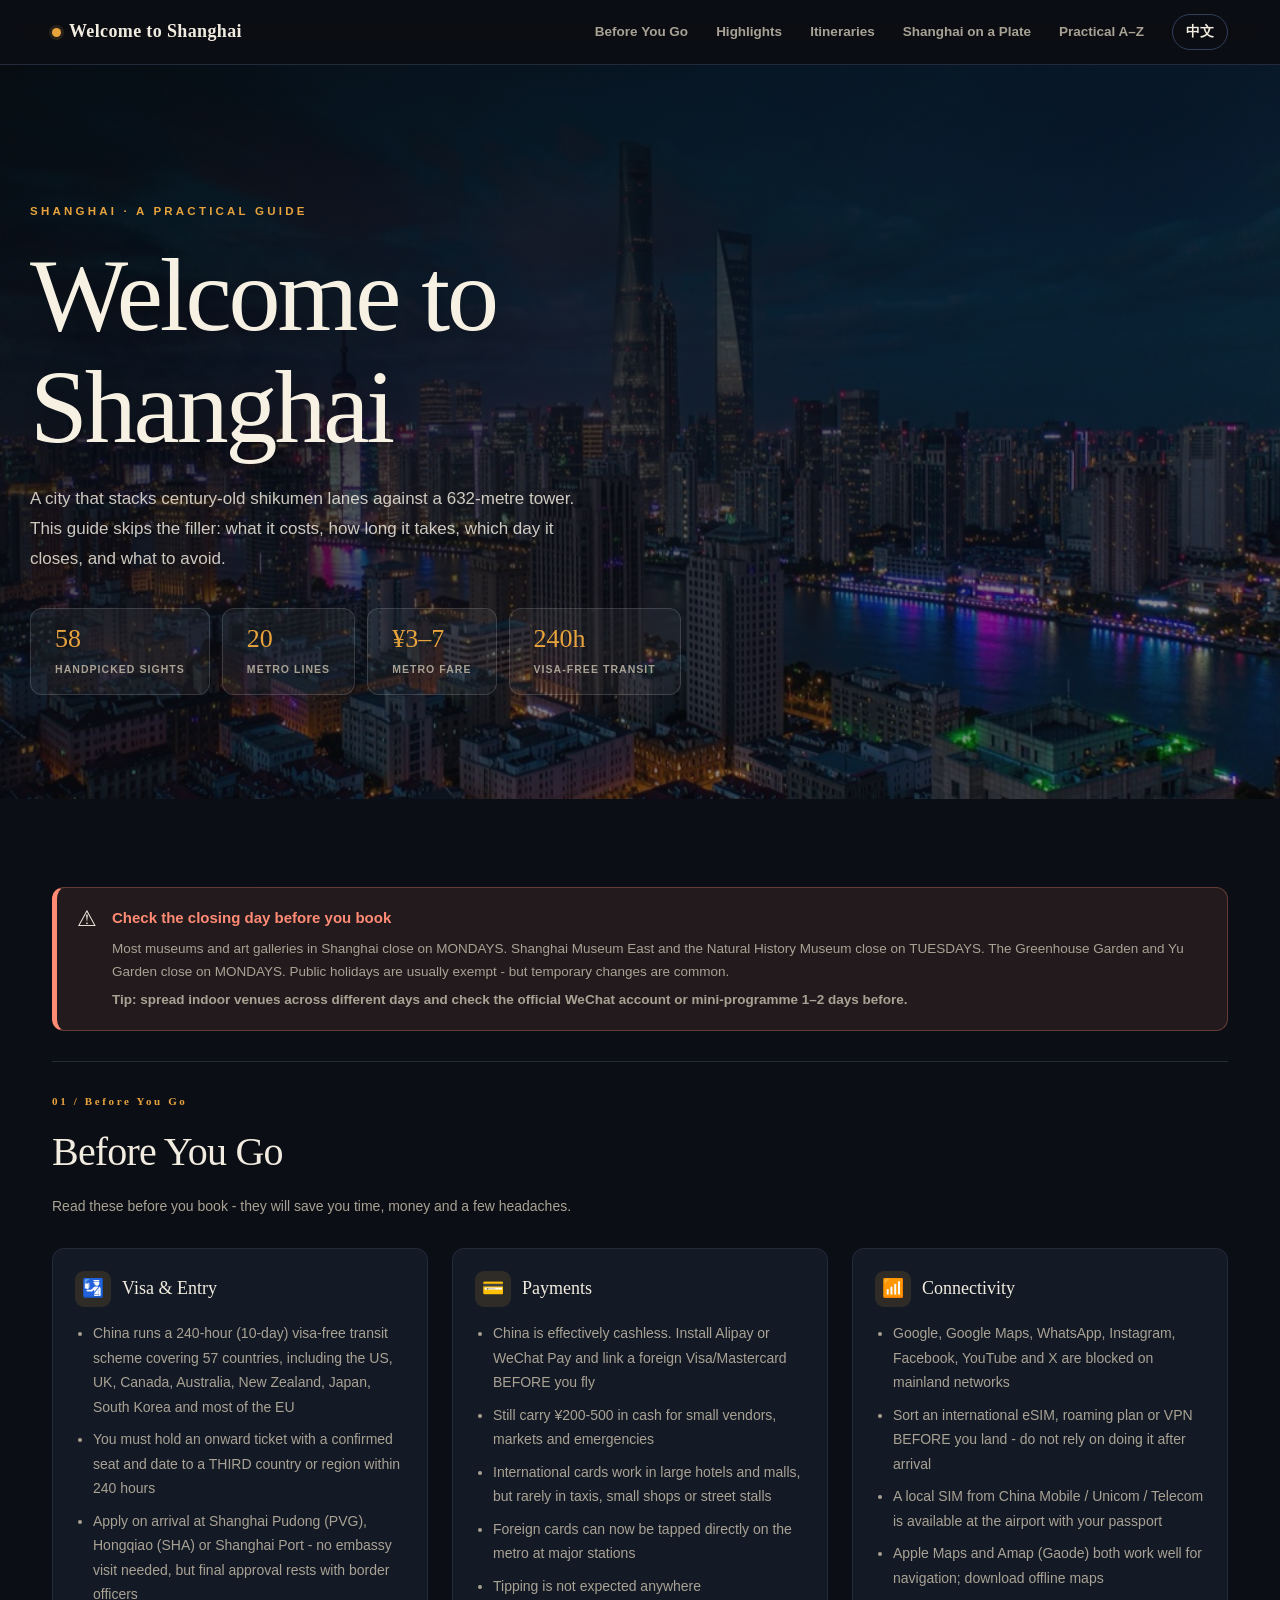
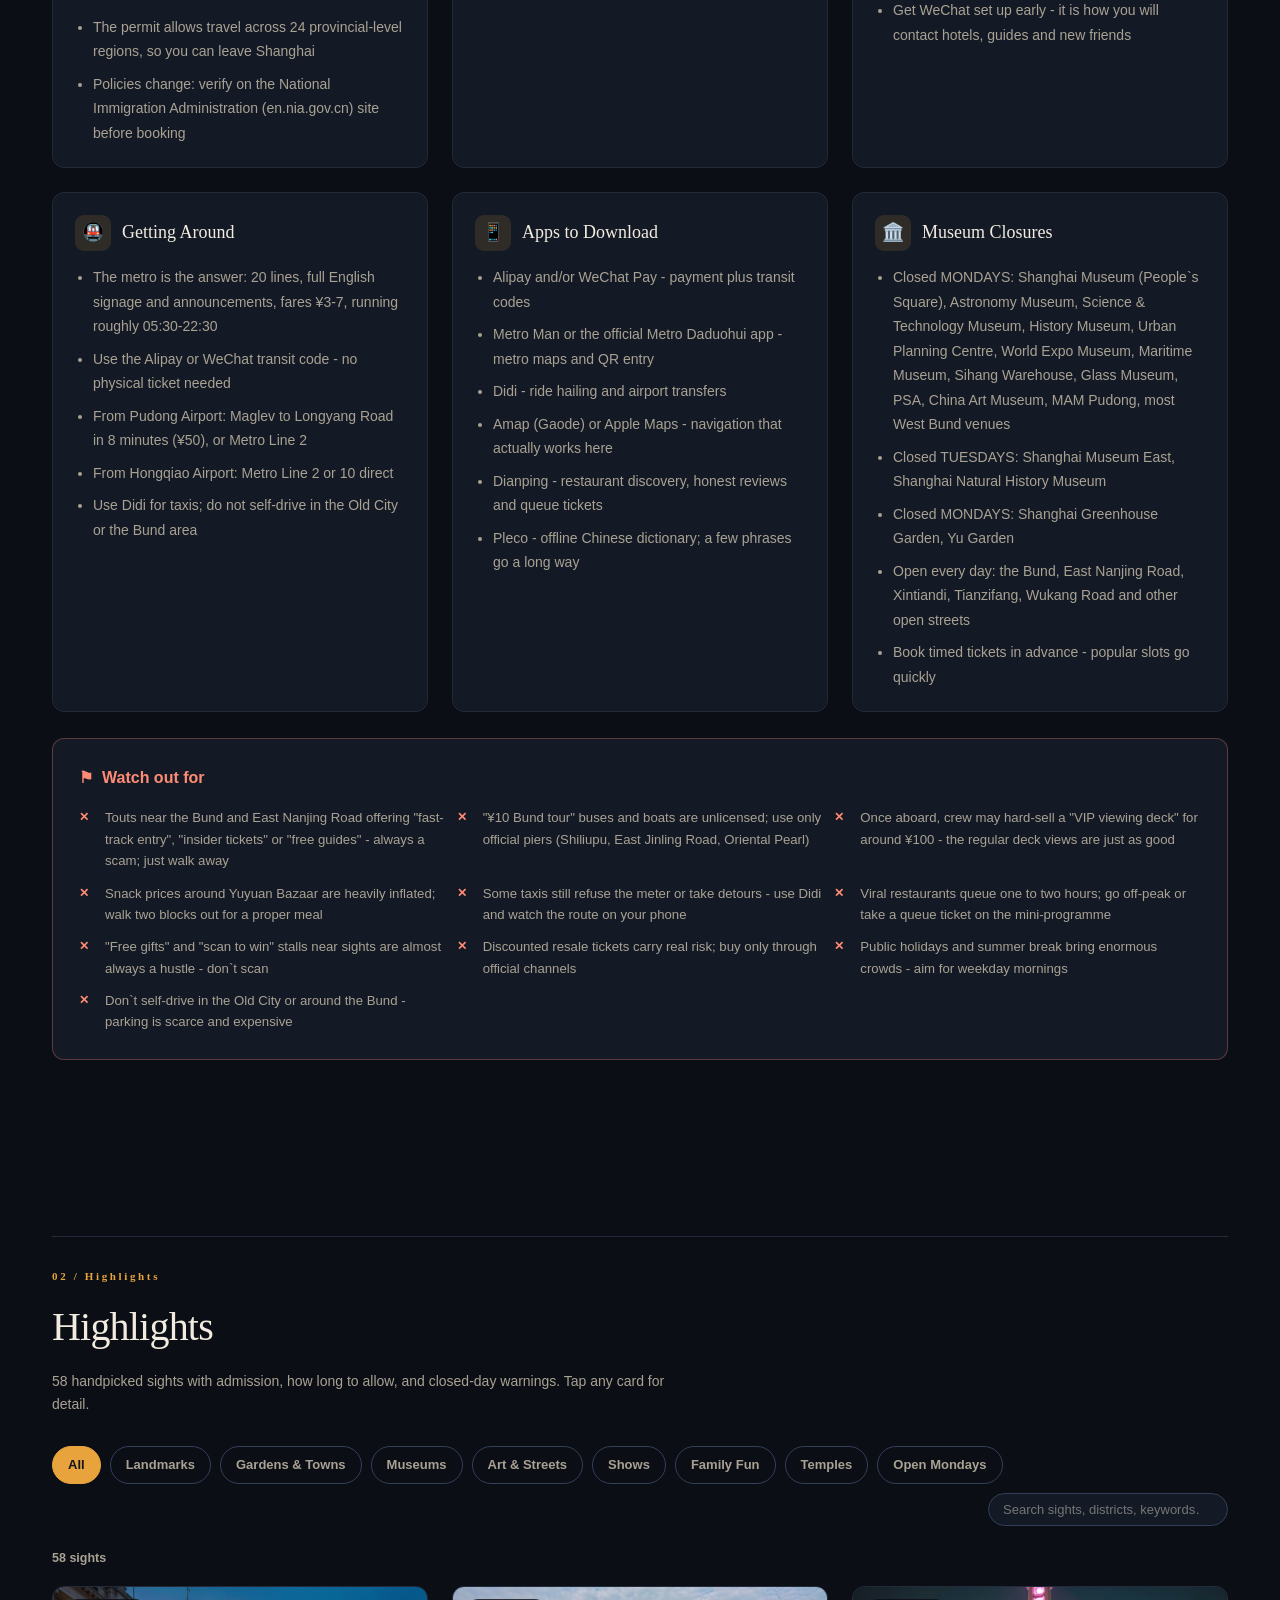
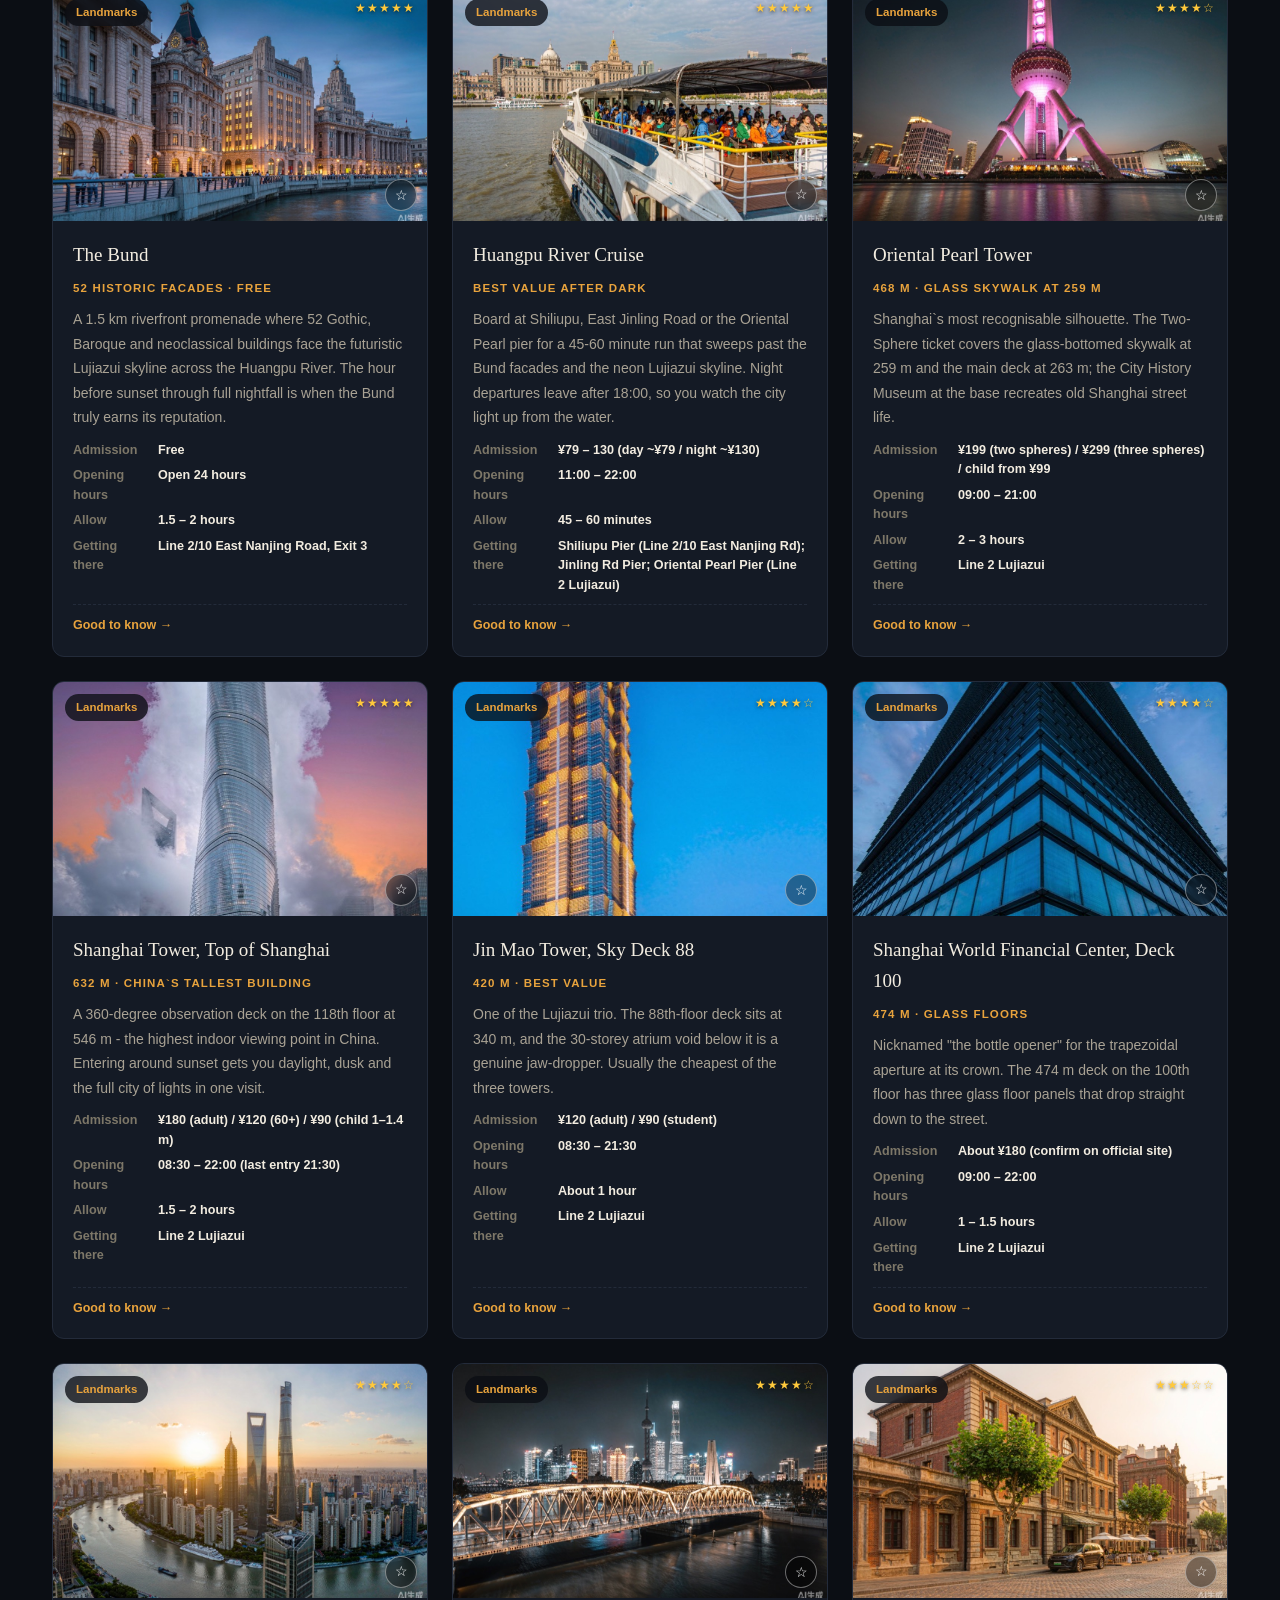
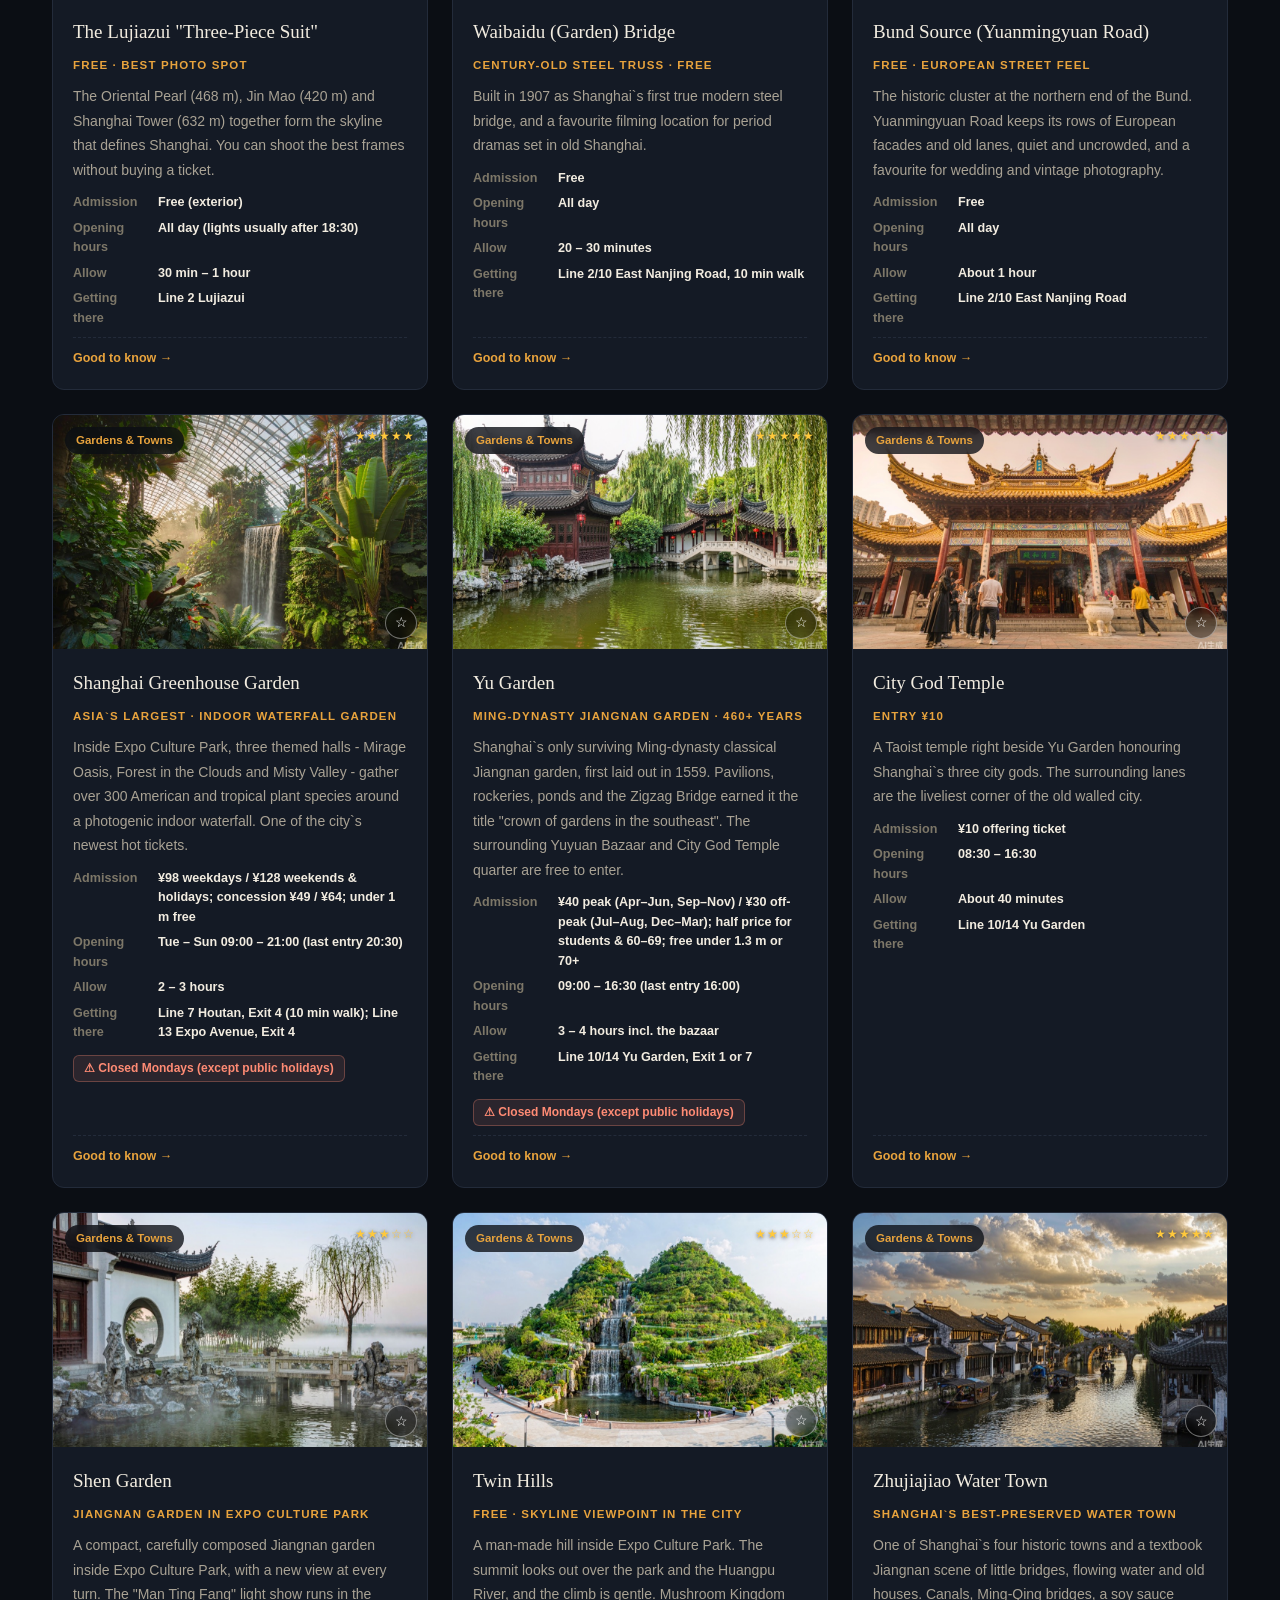
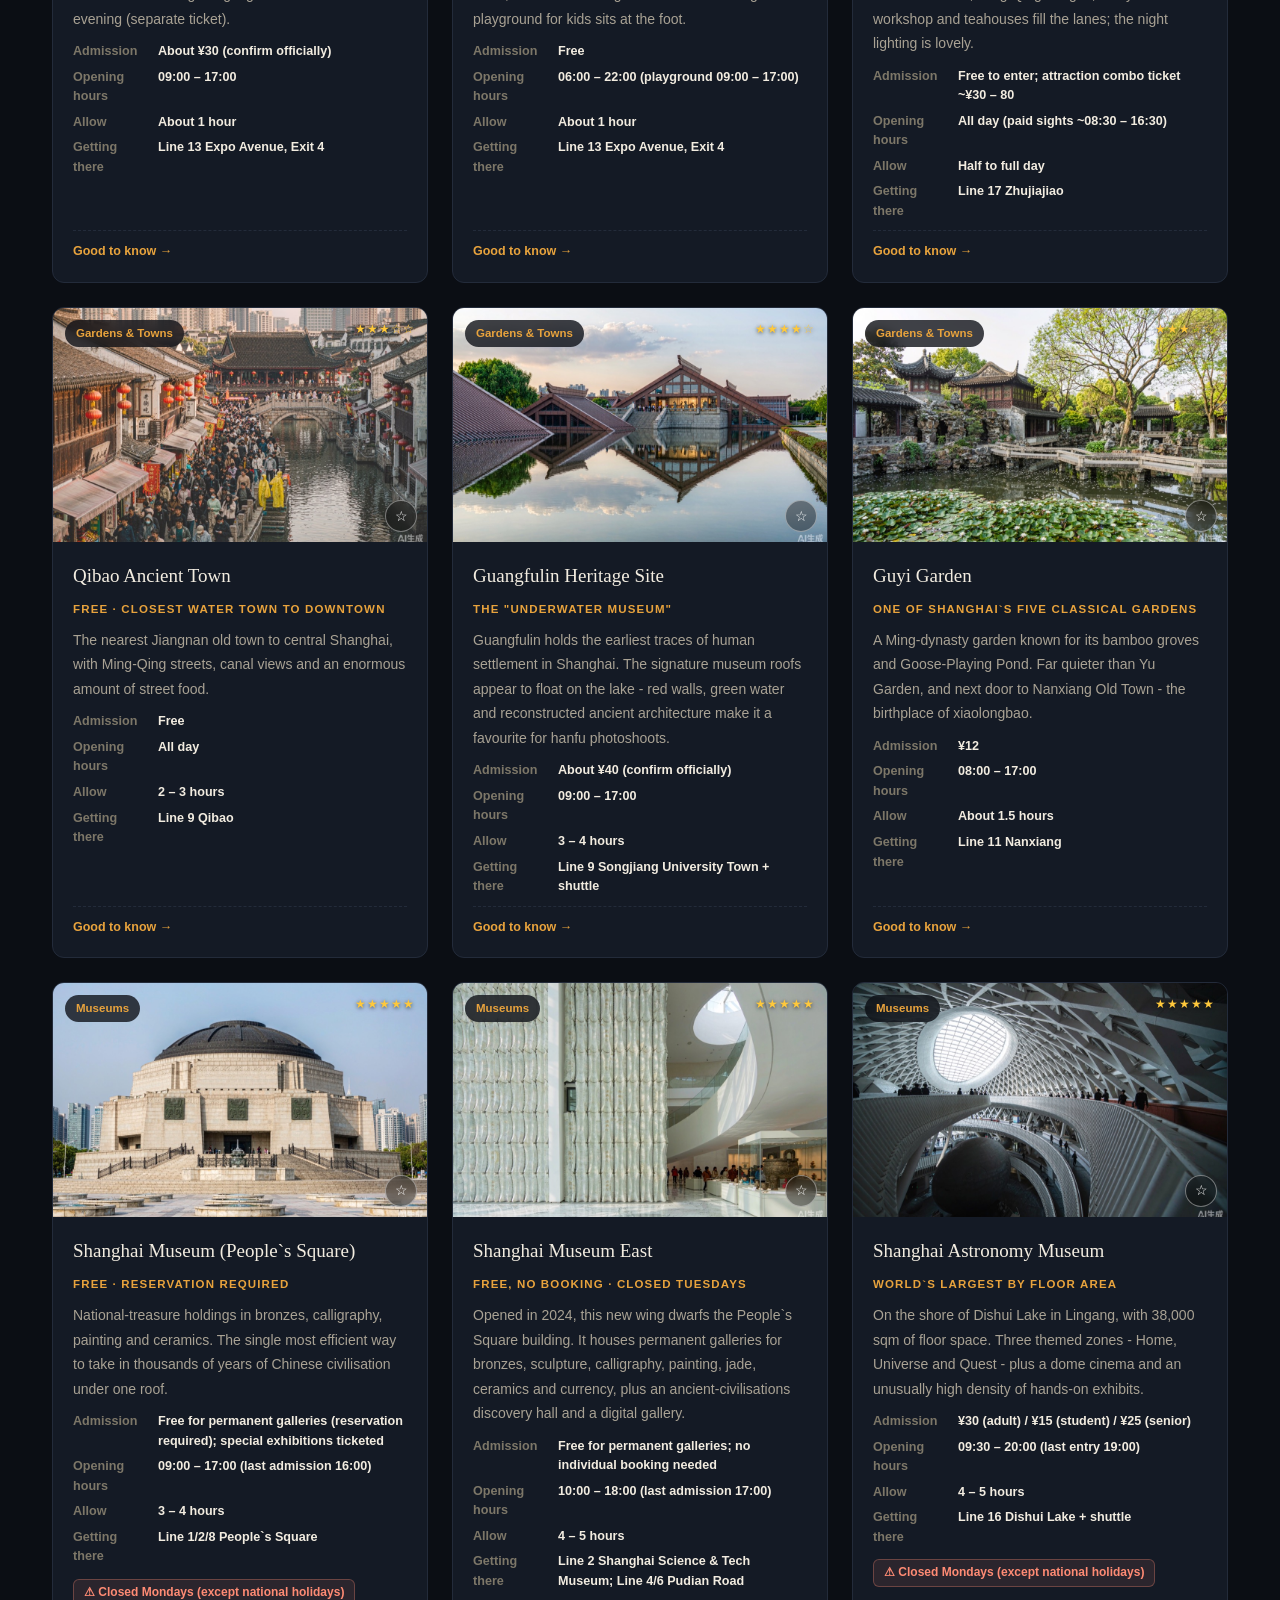
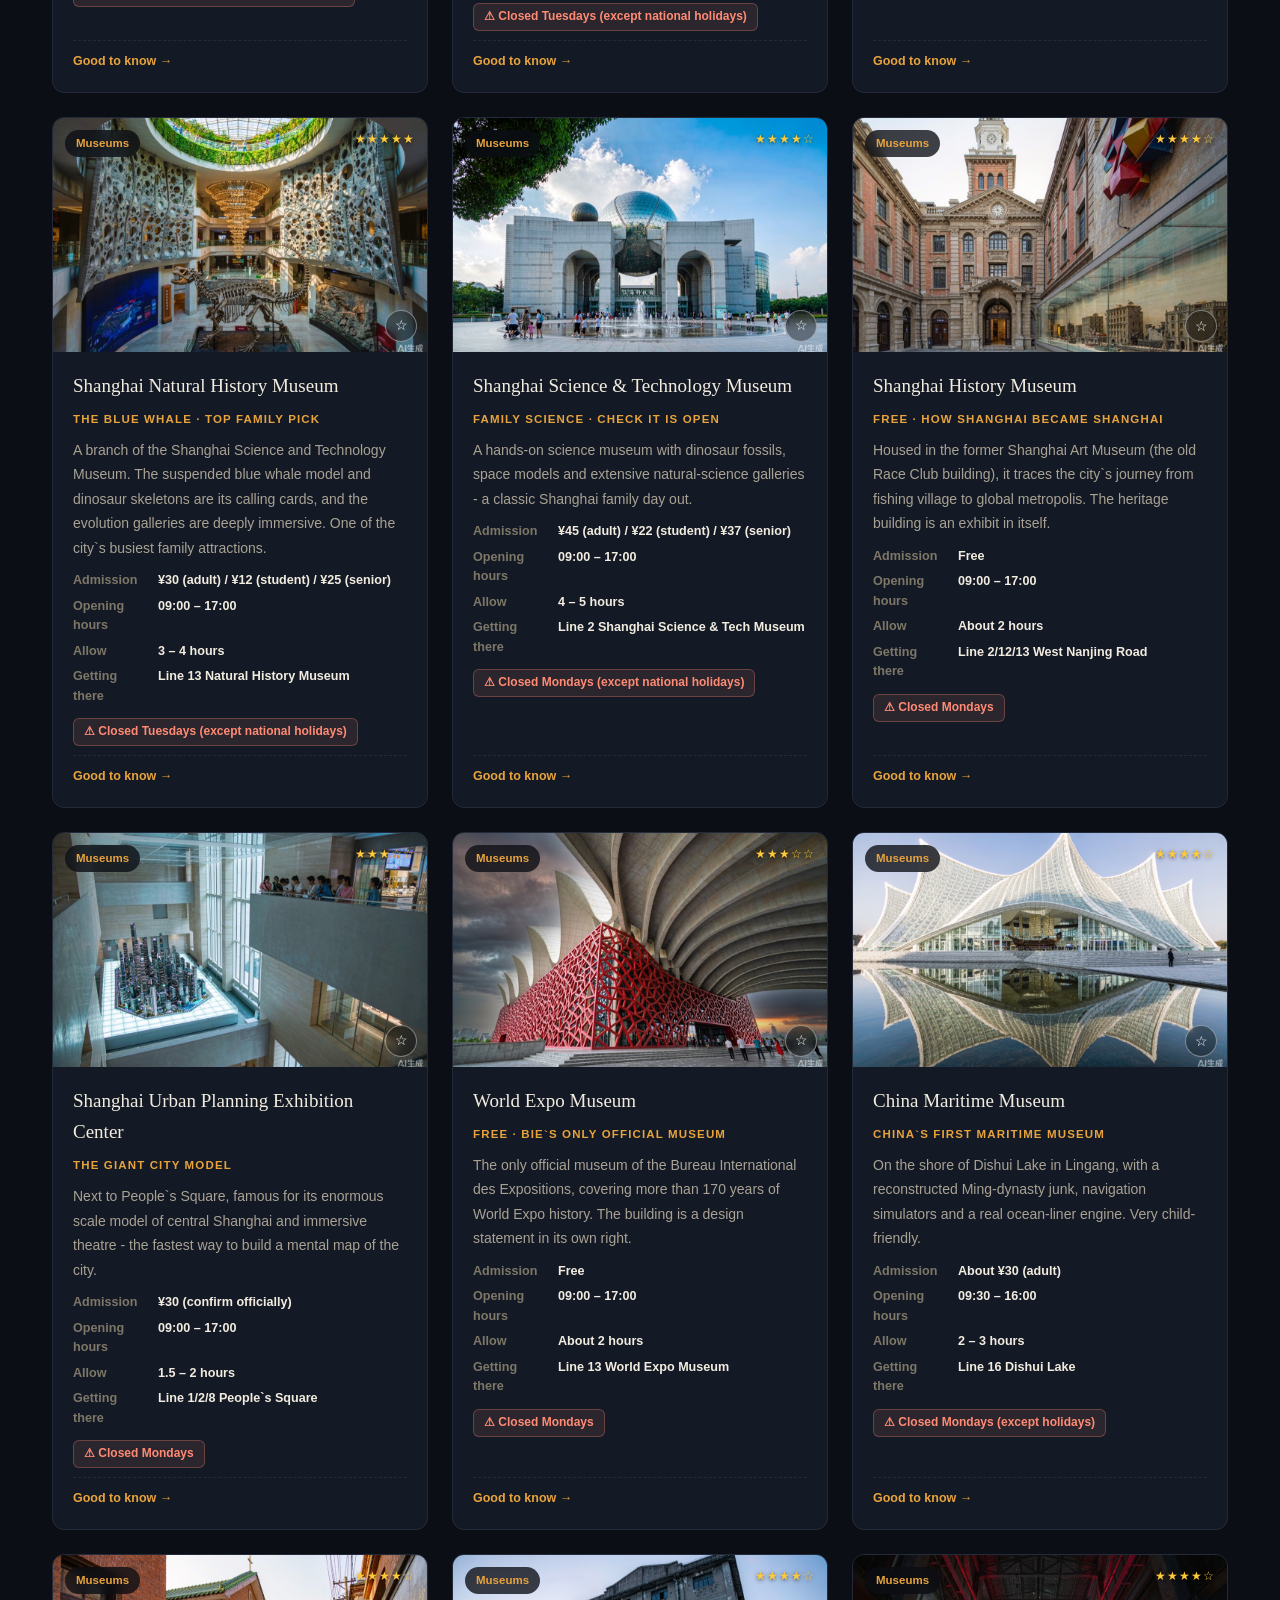
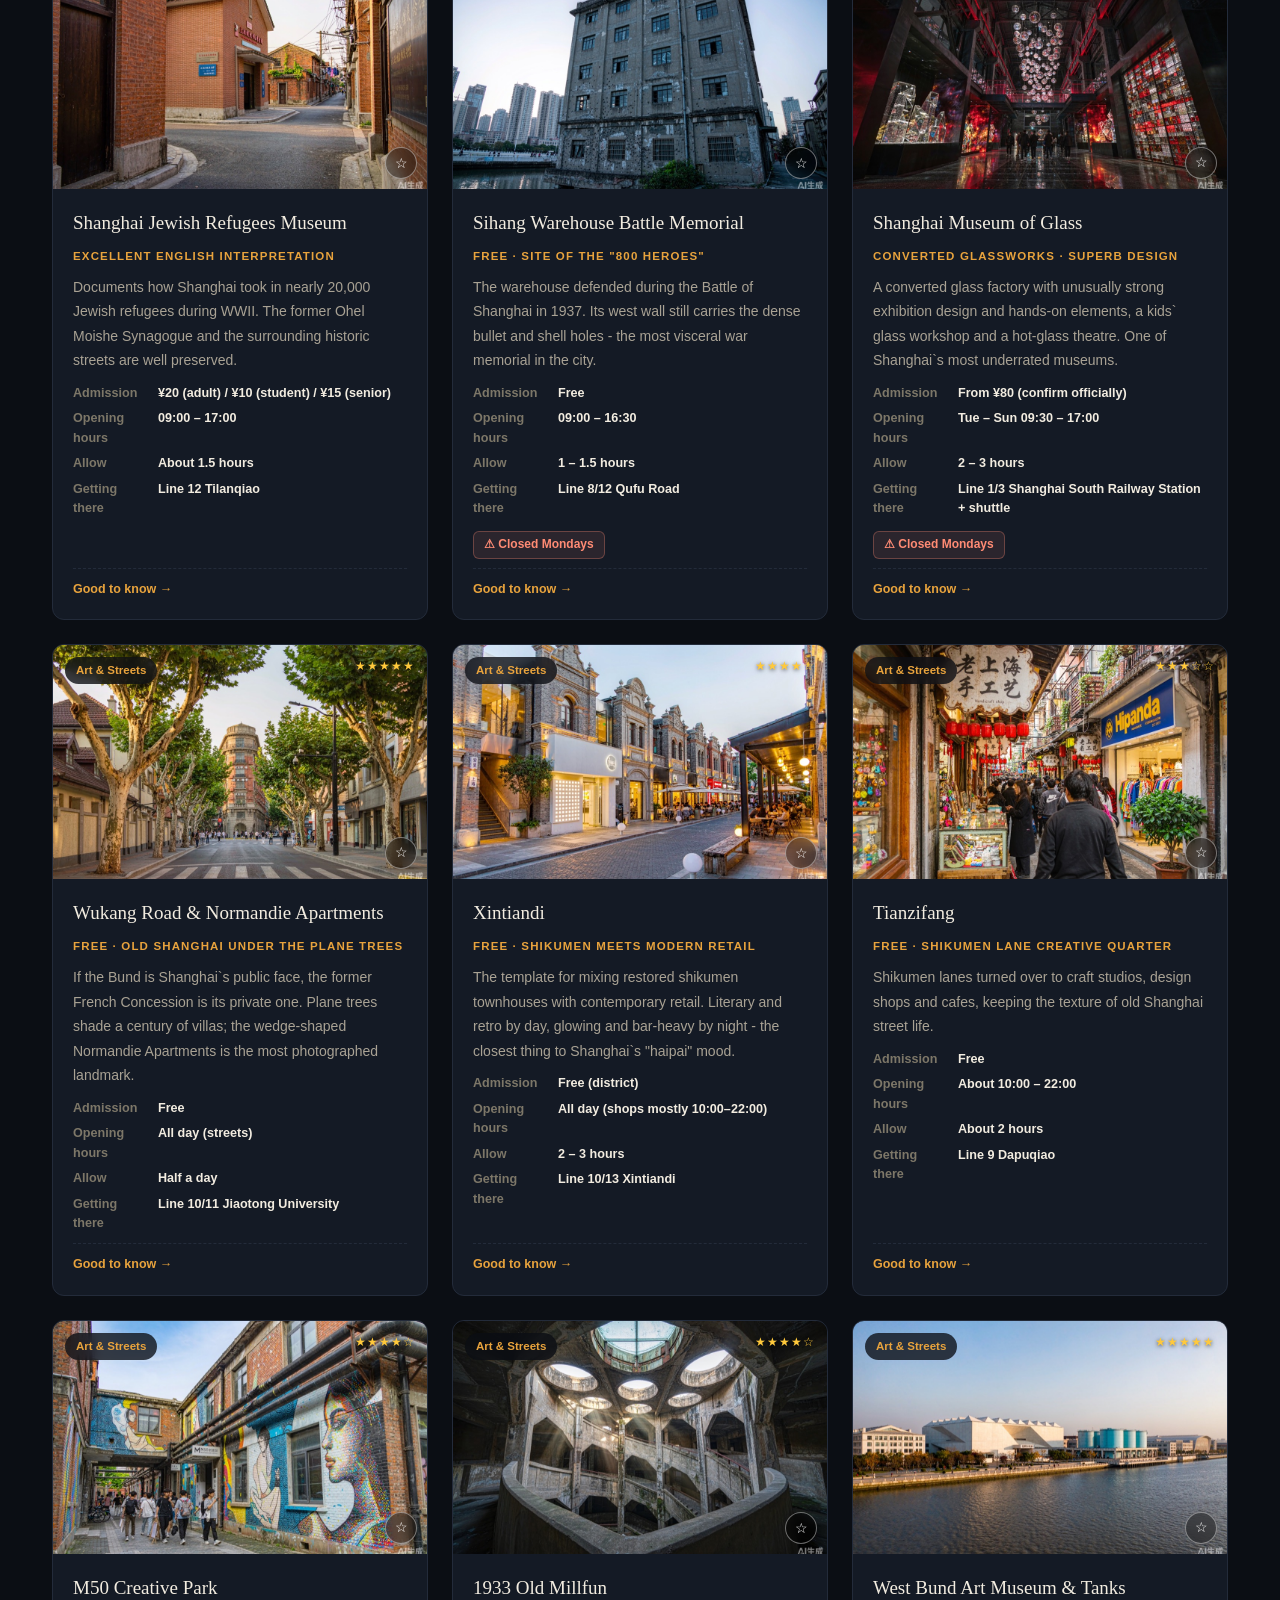
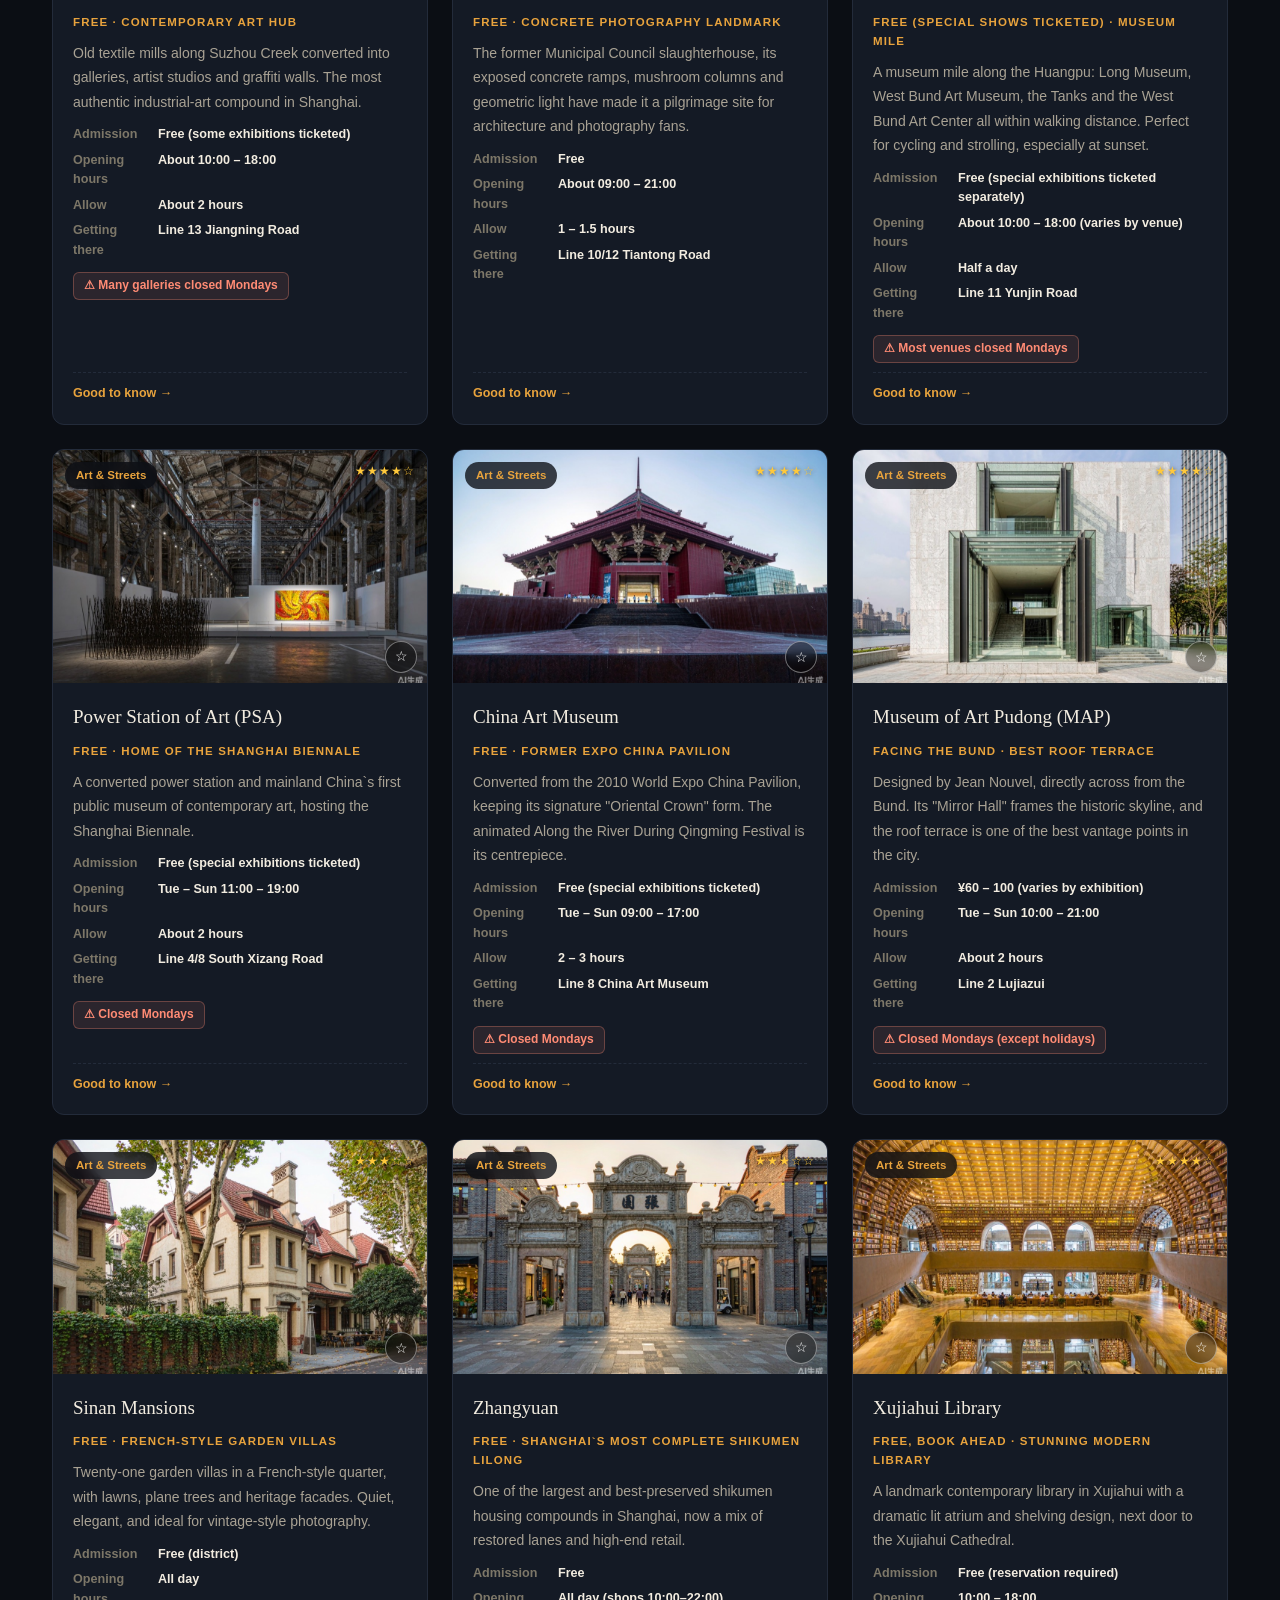
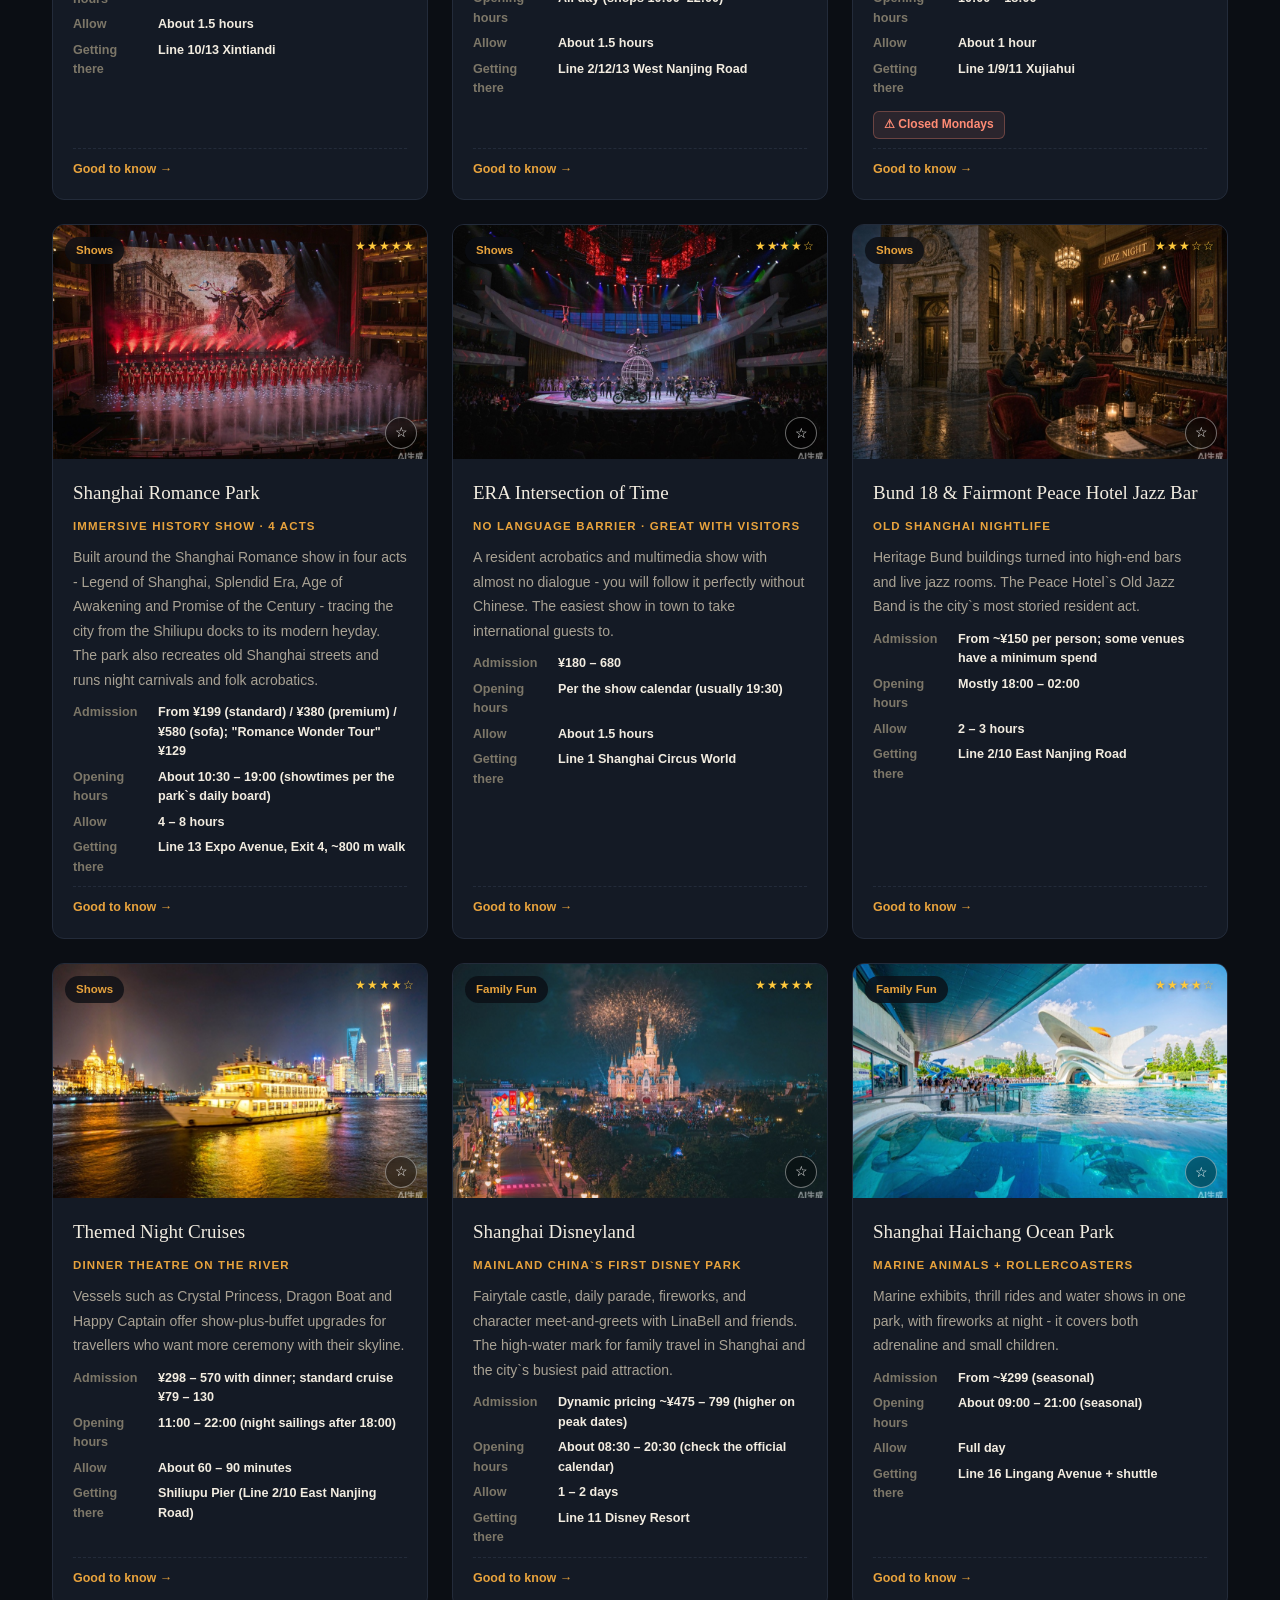
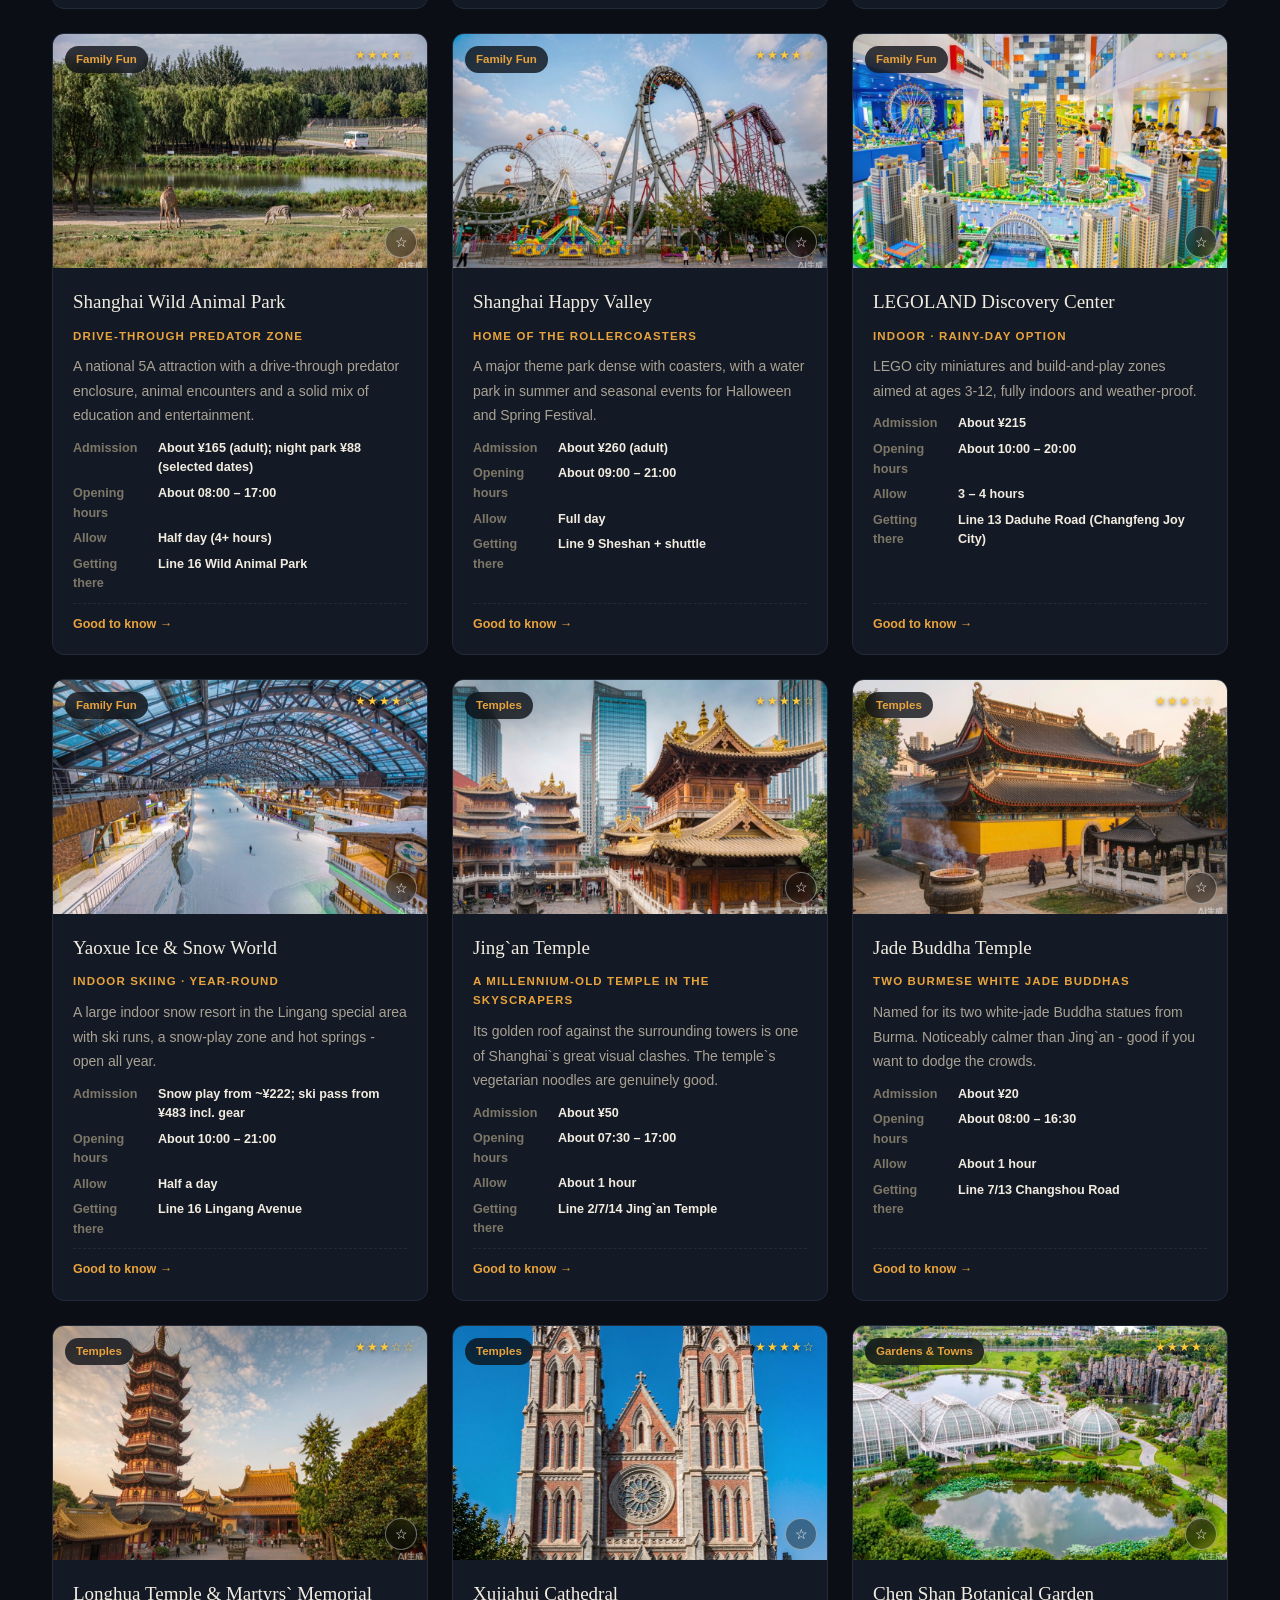
==== en/index.html @ 55d828d5 "feat: 上海旅行指南 —— 中英双版静态站点 58 个景点（7 个分类），每张卡片带门票、开放时间、建议游玩时长与地铁出口； 20 个场馆的闭馆日提醒 + 「周一可去」筛选；搜索同时索引中英双语字" ====
<!DOCTYPE html>
<html lang="en">
<head>
<meta charset="UTF-8">
<meta name="viewport" content="width=device-width, initial-scale=1, viewport-fit=cover">
<title>Welcome to Shanghai · A Practical Travel Guide</title>
<meta name="description" content="A practical Shanghai travel guide: 58 handpicked sights with admission prices, how long to allow, how to get there, and closed-day warnings - plus visa, payment and connectivity essentials.">
<link rel="stylesheet" href="../assets/css/common.css">
<link rel="stylesheet" href="../assets/css/theme-en.css">
</head>
<body data-lang="en">

<header class="topbar">
  <div class="wrap topbar-in">
    <div class="brand"><span class="dot"></span><span id="brand-text">Welcome to Shanghai</span></div>
    <nav class="navlinks" id="nav"></nav>
    <a class="langbtn" id="swap" href="../zh/" title="Switch to Chinese">中文</a>
  </div>
</header>

<main>
  <section class="hero" id="hero"></section>

  <section id="tips">
    <div class="wrap">
      <div id="alert"></div>
      <div class="sechead">
        <span class="num">01 / Before You Go</span>
        <h2 id="sec-tips-title"></h2>
        <p id="sec-tips-sub"></p>
      </div>
      <div class="notes-grid" id="notes"></div>
      <div id="warnings"></div>
    </div>
  </section>

  <section id="sights">
    <div class="wrap">
      <div class="sechead">
        <span class="num">02 / Highlights</span>
        <h2 id="sec-sights-title"></h2>
        <p id="sec-sights-sub"></p>
      </div>
      <div class="filters" id="filters"></div>
      <div class="fav-strip" id="favstrip"></div>
      <div class="count" id="count"></div>
      <div class="cards" id="cards"></div>
    </div>
  </section>

  <section id="itineraries">
    <div class="wrap">
      <div class="sechead">
        <span class="num">03 / Itineraries</span>
        <h2 id="sec-itin-title"></h2>
        <p id="sec-itin-sub"></p>
      </div>
      <div class="itins" id="itins"></div>
    </div>
  </section>

  <section id="food">
    <div class="wrap">
      <div class="sechead">
        <span class="num">04 / Shanghai on a Plate</span>
        <h2 id="sec-food-title"></h2>
        <p id="sec-food-sub"></p>
      </div>
      <div class="food-grid" id="foodlist"></div>
    </div>
  </section>

  <section id="practical">
    <div class="wrap">
      <div class="sechead">
        <span class="num">05 / Practical A–Z</span>
        <h2 id="sec-ess-title"></h2>
        <p id="sec-ess-sub"></p>
      </div>
      <div class="ess-grid" id="ess"></div>
    </div>
  </section>
</main>

<footer>
  <div class="wrap">
    <p class="disclaimer" id="foot-note"></p>
    <p>Shanghai Travel Guide · 1024 Creation Challenge<br />
      <a class="repo-link" href="https://github.com/isnotry/travel-shanghai" target="_blank" rel="noopener noreferrer">Open source on GitHub</a>
    </p>
  </div>
</footer>

<div class="modal" id="modal">
  <div class="modal-bg"></div>
  <div class="modal-box" id="modal-box"></div>
</div>

<button class="totop" id="totop" title="Back to top" aria-label="Back to top">&#8593;</button>

<script src="../assets/js/data.js"></script>
<script src="../assets/js/content.js"></script>
<script src="../assets/js/app.js"></script>
</body>
</html>
---- assets/css/common.css ----
/* Shanghai Travel - shared layout */
*,
*::before,
*::after { box-sizing: border-box; }

html { scroll-behavior: smooth; }

body {
  margin: 0;
  background: var(--bg);
  color: var(--text);
  font-family: var(--font-sans);
  font-size: var(--fs-body);
  line-height: var(--lh);
  -webkit-font-smoothing: antialiased;
  text-rendering: optimizeLegibility;
}

img { max-width: 100%; display: block; }
a { color: inherit; text-decoration: none; }
button { font: inherit; cursor: pointer; }

:root {
  --maxw: 1220px;
  --fs-body: 15px;
  --lh: 1.65;
  --radius: 10px;
  --gap: 20px;
  --sec-pad: 68px;
}

.wrap {
  width: 100%;
  max-width: var(--maxw);
  margin: 0 auto;
  padding: 0 22px;
}

section { padding: var(--sec-pad) 0; }

/* ---------- top bar ---------- */
.topbar {
  position: sticky;
  top: 0;
  z-index: 60;
  backdrop-filter: blur(14px);
  -webkit-backdrop-filter: blur(14px);
  background: var(--topbar-bg);
  border-bottom: 1px solid var(--line);
}

.topbar-in {
  display: flex;
  align-items: center;
  gap: 16px;
  height: var(--topbar-h);
}

.brand {
  font-family: var(--font-display);
  font-size: 18px;
  font-weight: 800;
  letter-spacing: 0.02em;
  white-space: nowrap;
  display: flex;
  align-items: center;
  gap: 8px;
}

.brand .dot {
  width: 9px;
  height: 9px;
  border-radius: 50%;
  background: var(--accent);
  box-shadow: 0 0 0 3px var(--accent-soft);
}

.navlinks {
  display: flex;
  gap: 4px;
  margin-left: auto;
  align-items: center;
}

.navlinks a {
  padding: 7px 12px;
  border-radius: 7px;
  font-size: var(--fs-nav);
  color: var(--text-2);
  font-weight: 600;
  transition: background 0.18s, color 0.18s;
}

.navlinks a:hover { background: var(--accent-soft); color: var(--accent); }

.langbtn {
  display: inline-flex;
  align-items: center;
  gap: 6px;
  padding: 6px 13px;
  border-radius: 999px;
  border: 1px solid var(--line-strong);
  background: transparent;
  color: var(--text);
  font-size: var(--fs-nav);
  font-weight: 700;
  transition: all 0.18s;
}

.langbtn:hover { background: var(--accent); color: var(--accent-contrast); border-color: var(--accent); }

/* ---------- hero ---------- */
.hero { position: relative; overflow: hidden; padding: 0; }

.hero-media {
  position: absolute;
  inset: 0;
  z-index: 0;
}

.hero-media img {
  width: 100%;
  height: 100%;
  object-fit: cover;
}

.hero-scrim {
  position: absolute;
  inset: 0;
  background: var(--hero-scrim);
}

.hero-in {
  position: relative;
  z-index: 2;
  padding: 96px 0 76px;
}

.kicker {
  display: inline-block;
  font-size: var(--fs-kicker);
  font-weight: 700;
  letter-spacing: 0.16em;
  text-transform: uppercase;
  color: var(--hero-kicker);
  margin-bottom: 18px;
}

.hero h1 {
  font-family: var(--font-display);
  font-size: var(--fs-h1);
  line-height: 1.08;
  margin: 0 0 20px;
  font-weight: 800;
  letter-spacing: -0.015em;
  white-space: pre-line;
  color: var(--hero-title);
}

.hero-lead {
  font-size: var(--fs-lead);
  max-width: 620px;
  color: var(--hero-lead);
  margin: 0 0 34px;
  line-height: 1.7;
}

.hero-stats {
  display: flex;
  flex-wrap: wrap;
  gap: 12px;
}

.stat {
  background: var(--stat-bg);
  border: 1px solid var(--stat-line);
  border-radius: var(--radius);
  padding: 13px 20px;
  min-width: 108px;
}

.stat b {
  display: block;
  font-family: var(--font-display);
  font-size: 22px;
  line-height: 1.2;
  color: var(--stat-n);
}

.stat span { font-size: 12px; color: var(--text-2); font-weight: 600; }

/* ---------- alert ---------- */
.alert {
  display: flex;
  gap: 15px;
  align-items: flex-start;
  border-radius: var(--radius);
  padding: 18px 20px;
  background: var(--warn-bg);
  border: 1px solid var(--warn-line);
  border-left: 5px solid var(--warn);
  margin-bottom: 30px;
}

.alert .ic { font-size: 22px; line-height: 1.2; }
.alert h3 { margin: 0 0 7px; font-size: 15px; font-weight: 800; color: var(--warn); }
.alert p { margin: 0 0 6px; font-size: 13.5px; color: var(--text-2); line-height: 1.68; }
.alert p:last-child { margin-bottom: 0; }

/* ---------- section head ---------- */
.sechead { margin-bottom: 30px; }

.sechead .num {
  font-family: var(--font-display);
  font-size: 12px;
  font-weight: 800;
  letter-spacing: 0.18em;
  color: var(--accent);
  display: block;
  margin-bottom: 9px;
}

.sechead h2 {
  font-family: var(--font-display);
  font-size: var(--fs-h2);
  margin: 0;
  font-weight: 800;
  letter-spacing: -0.01em;
}

.sechead p {
  margin: 10px 0 0;
  color: var(--text-2);
  font-size: 14px;
  max-width: 640px;
}

/* ---------- notes ---------- */
.notes-grid {
  display: grid;
  grid-template-columns: repeat(auto-fill, minmax(320px, 1fr));
  gap: var(--gap);
}

.note {
  background: var(--surface);
  border: 1px solid var(--line);
  border-radius: var(--radius);
  padding: 22px;
}

.note-h {
  display: flex;
  align-items: center;
  gap: 11px;
  margin-bottom: 14px;
}

.note-h .ic {
  width: 36px;
  height: 36px;
  border-radius: 9px;
  background: var(--accent-soft);
  display: grid;
  place-items: center;
  font-size: 18px;
  flex: 0 0 36px;
}

.note-h h3 { margin: 0; font-size: 15.5px; font-weight: 800; }

.note ul { margin: 0; padding-left: 18px; }
.note li { font-size: 13.2px; color: var(--text-2); margin-bottom: 8px; line-height: 1.66; }
.note li:last-child { margin-bottom: 0; }

/* ---------- warnings ---------- */
.warn-box {
  background: var(--surface);
  border: 1px solid var(--warn-line);
  border-radius: var(--radius);
  padding: 26px;
  margin-top: 26px;
}

.warn-box h3 {
  margin: 0 0 16px;
  font-size: 16px;
  font-weight: 800;
  color: var(--warn);
  display: flex;
  align-items: center;
  gap: 9px;
}

.warn-list {
  display: grid;
  grid-template-columns: repeat(auto-fill, minmax(340px, 1fr));
  gap: 11px;
  list-style: none;
  margin: 0;
  padding: 0;
}

.warn-list li {
  position: relative;
  padding-left: 26px;
  font-size: 13.2px;
  color: var(--text-2);
  line-height: 1.62;
}

.warn-list li::before {
  content: '✕';
  position: absolute;
  left: 0;
  top: 1px;
  color: var(--warn);
  font-weight: 900;
  font-size: 12px;
}

/* ---------- attractions ---------- */
.filters {
  display: flex;
  flex-wrap: wrap;
  gap: 9px;
  align-items: center;
  margin-bottom: 22px;
}

.chip {
  padding: 7px 15px;
  border-radius: 999px;
  border: 1px solid var(--line-strong);
  background: transparent;
  color: var(--text-2);
  font-size: 13px;
  font-weight: 700;
  transition: all 0.16s;
}

.chip:hover { border-color: var(--accent); color: var(--accent); }

.chip.on {
  background: var(--accent);
  color: var(--accent-contrast);
  border-color: var(--accent);
}

.searchbox {
  margin-left: auto;
  position: relative;
}

.searchbox input {
  width: 240px;
  padding: 8px 14px;
  border-radius: 999px;
  border: 1px solid var(--line-strong);
  background: var(--surface);
  color: var(--text);
  font-size: 13px;
  outline: none;
}

.searchbox input:focus { border-color: var(--accent); }

.count {
  font-size: 12.5px;
  color: var(--text-2);
  margin-bottom: 18px;
  font-weight: 600;
}

.cards {
  display: grid;
  grid-template-columns: repeat(auto-fill, minmax(300px, 1fr));
  gap: var(--gap);
}

.card {
  background: var(--surface);
  border: 1px solid var(--line);
  border-radius: var(--radius);
  overflow: hidden;
  display: flex;
  flex-direction: column;
  transition: transform 0.2s, box-shadow 0.2s, border-color 0.2s;
}

.card:hover {
  transform: translateY(-3px);
  box-shadow: var(--shadow-hover);
  border-color: var(--line-strong);
}

.card-media {
  position: relative;
  aspect-ratio: 16 / 10;
  overflow: hidden;
  background: var(--ph-bg);
}

.card-media img {
  width: 100%;
  height: 100%;
  object-fit: cover;
}

.card-ph {
  width: 100%;
  height: 100%;
  display: grid;
  place-items: center;
  background: var(--ph-bg);
}

.card-ph span { font-size: 46px; opacity: .9; }

.badge-cat {
  position: absolute;
  left: 12px;
  top: 12px;
  padding: 4px 11px;
  border-radius: 999px;
  font-size: 11.5px;
  font-weight: 800;
  background: var(--badge-bg);
  color: var(--badge-fg);
  backdrop-filter: blur(6px);
}

.stars {
  position: absolute;
  right: 12px;
  top: 12px;
  font-size: 11.5px;
  color: #ffc93c;
  letter-spacing: 1px;
  text-shadow: 0 1px 4px rgba(0, 0, 0, .6);
}

.fav {
  position: absolute;
  right: 10px;
  bottom: 10px;
  width: 32px;
  height: 32px;
  border-radius: 50%;
  border: 1px solid rgba(255, 255, 255, .4);
  background: rgba(0, 0, 0, .38);
  color: #fff;
  display: grid;
  place-items: center;
  font-size: 14px;
  backdrop-filter: blur(6px);
  transition: all .16s;
}

.fav:hover { background: rgba(0, 0, 0, .62); transform: scale(1.08); }
.fav.on { background: var(--accent); color: var(--accent-contrast); border-color: transparent; }

.card-body { padding: 16px 18px 18px; display: flex; flex-direction: column; gap: 9px; flex: 1; }
.card-body h3 { margin: 0; font-size: 16px; font-weight: 800; font-family: var(--font-display); }
.card-sub { font-size: 12.5px; color: var(--accent); font-weight: 700; }
.card-desc { font-size: 13px; color: var(--text-2); margin: 0; line-height: 1.65; }

.meta { display: grid; gap: 6px; margin-top: 2px; }

.meta-row {
  display: flex;
  gap: 9px;
  font-size: 12.6px;
  line-height: 1.55;
}

.meta-row .k {
  flex: 0 0 var(--meta-k-w);
  color: var(--text-3);
  font-weight: 700;
}

.meta-row .v { color: var(--text); font-weight: 600; }

.closed-tag {
  display: inline-flex;
  align-items: center;
  gap: 6px;
  background: var(--warn-bg);
  color: var(--warn);
  border: 1px solid var(--warn-line);
  padding: 3px 10px;
  border-radius: 6px;
  font-size: 12px;
  font-weight: 800;
  margin-top: 3px;
  align-self: flex-start;
}

.card-more {
  margin-top: auto;
  padding-top: 10px;
  font-size: 12.5px;
  font-weight: 800;
  color: var(--accent);
  border-top: 1px dashed var(--line);
}

/* ---------- modal ---------- */
.modal {
  position: fixed;
  inset: 0;
  z-index: 200;
  display: none;
  align-items: center;
  justify-content: center;
  padding: 20px;
}

.modal.on { display: flex; }

.modal-bg {
  position: absolute;
  inset: 0;
  background: rgba(8, 10, 14, .74);
  backdrop-filter: blur(4px);
}

.modal-box {
  position: relative;
  background: var(--surface);
  border: 1px solid var(--line-strong);
  border-radius: 14px;
  max-width: 640px;
  width: 100%;
  max-height: 86vh;
  overflow: auto;
  box-shadow: 0 30px 80px rgba(0, 0, 0, .5);
}

.modal-media { aspect-ratio: 16 / 9; overflow: hidden; background: var(--ph-bg); }
.modal-media img { width: 100%; height: 100%; object-fit: cover; }
.modal-media .card-ph { aspect-ratio: 16/9; }

.modal-in { padding: 24px 26px 28px; }
.modal-in h3 { margin: 0 0 6px; font-size: 21px; font-weight: 800; font-family: var(--font-display); }
.modal-sub { color: var(--accent); font-weight: 700; font-size: 13px; margin: 0 0 14px; }
.modal-in > p { color: var(--text-2); font-size: 14px; line-height: 1.72; margin: 0 0 18px; }

.modal-table { display: grid; gap: 8px; margin-bottom: 20px; }

.modal-close {
  position: absolute;
  right: 12px;
  top: 12px;
  width: 34px;
  height: 34px;
  border-radius: 50%;
  border: none;
  background: rgba(0, 0, 0, .5);
  color: #fff;
  font-size: 17px;
  display: grid;
  place-items: center;
}

.tips-list h4 {
  margin: 0 0 11px;
  font-size: 13.5px;
  font-weight: 800;
  letter-spacing: .04em;
}

.tips-list ul { margin: 0; padding-left: 19px; }
.tips-list li { font-size: 13.2px; color: var(--text-2); margin-bottom: 8px; line-height: 1.62; }

/* ---------- itineraries ---------- */
.itins { display: grid; grid-template-columns: repeat(auto-fit, minmax(310px, 1fr)); gap: var(--gap); }

.itin {
  background: var(--surface);
  border: 1px solid var(--line);
  border-radius: var(--radius);
  padding: 24px;
  display: flex;
  flex-direction: column;
}

.itin h3 { margin: 0 0 4px; font-size: 18px; font-weight: 800; font-family: var(--font-display); }
.itin .tag { font-size: 12px; color: var(--accent); font-weight: 700; margin-bottom: 16px; }
.itin ol { margin: 0 0 15px; padding-left: 19px; flex: 1; }
.itin li { font-size: 13.2px; color: var(--text-2); margin-bottom: 10px; line-height: 1.62; }
.itin .note {
  font-size: 12.5px;
  background: var(--accent-soft);
  border-radius: 7px;
  padding: 10px 12px;
  color: var(--text);
  font-weight: 600;
  line-height: 1.6;
}

/* ---------- food ---------- */
.food-grid {
  display: grid;
  grid-template-columns: repeat(auto-fill, minmax(280px, 1fr));
  gap: 14px;
}

.food-item {
  background: var(--surface);
  border: 1px solid var(--line);
  border-radius: var(--radius);
  padding: 17px 19px;
}

.food-item h4 { margin: 0 0 6px; font-size: 14.5px; font-weight: 800; }
.food-item p { margin: 0; font-size: 12.8px; color: var(--text-2); line-height: 1.62; }

/* ---------- essentials ---------- */
.ess-grid { display: grid; grid-template-columns: repeat(auto-fit, minmax(300px, 1fr)); gap: var(--gap); }

.ess {
  background: var(--surface);
  border: 1px solid var(--line);
  border-radius: var(--radius);
  padding: 22px;
}

.ess h3 { margin: 0 0 14px; font-size: 15.5px; font-weight: 800; }
.ess dl { margin: 0; display: grid; gap: 9px; }

.ess .row {
  display: flex;
  justify-content: space-between;
  gap: 14px;
  border-bottom: 1px dashed var(--line);
  padding-bottom: 8px;
}

.ess .row:last-child { border-bottom: none; padding-bottom: 0; }
.ess dt { font-size: 13px; color: var(--text-2); font-weight: 600; }
.ess dd { margin: 0; font-size: 13.5px; font-weight: 800; font-family: var(--font-display); }

.ess ul { margin: 0; padding-left: 18px; }
.ess li { font-size: 13px; color: var(--text-2); margin-bottom: 8px; line-height: 1.62; }
.ess li:last-child { margin-bottom: 0; }

.pills { display: flex; flex-wrap: wrap; gap: 8px; }

.pill {
  padding: 5px 13px;
  border-radius: 999px;
  background: var(--accent-soft);
  color: var(--accent);
  font-size: 12.5px;
  font-weight: 700;
}

/* ---------- footer ---------- */
footer {
  border-top: 1px solid var(--line);
  padding: 34px 0 46px;
  color: var(--text-3);
  font-size: 12.5px;
}

footer .wrap { display: flex; flex-wrap: wrap; gap: 14px; justify-content: space-between; align-items: center; }

.disclaimer { max-width: 720px; line-height: 1.7; }

/* link back to the open-source repo - inherits the theme accent in both editions */
footer .repo-link {
  color: var(--text-3);
  text-decoration: underline;
  text-decoration-color: var(--line-strong);
  text-underline-offset: 3px;
  transition: color .2s ease, text-decoration-color .2s ease;
}

footer .repo-link:hover {
  color: var(--accent);
  text-decoration-color: var(--accent);
}

@media (hover: none) {
  footer .repo-link:hover {
    color: var(--text-3);
    text-decoration-color: var(--line-strong);
  }
}

/* ---------- back to top ---------- */
.totop {
  position: fixed;
  right: 20px;
  bottom: 20px;
  z-index: 80;
  width: 44px;
  height: 44px;
  border-radius: 50%;
  border: 1px solid var(--line-strong);
  background: var(--surface);
  color: var(--text);
  display: grid;
  place-items: center;
  font-size: 17px;
  opacity: 0;
  pointer-events: none;
  transition: opacity .2s, transform .2s;
}

.totop.on { opacity: 1; pointer-events: auto; }
.totop:hover { transform: translateY(-3px); border-color: var(--accent); color: var(--accent); }

.empty {
  grid-column: 1 / -1;
  padding: 34px 0;
  color: var(--text-2);
  font-size: 14px;
}

.updated {
  margin-top: 18px;
  font-size: 12px;
  color: var(--text-3);
  line-height: 1.7;
}

/* ---------- favourites strip ---------- */
.fav-strip {
  background: var(--surface);
  border: 1px solid var(--line);
  border-radius: var(--radius);
  padding: 16px 18px 18px;
  margin-bottom: 22px;
}

.fav-head {
  display: flex;
  align-items: baseline;
  gap: 9px;
  margin-bottom: 12px;
}

.fav-head h3 { margin: 0; font-size: 15px; font-weight: 800; font-family: var(--font-display); }
.fav-head span { font-size: 12px; color: var(--text-3); font-weight: 700; }

.fav-pills { display: flex; flex-wrap: wrap; gap: 8px; }

.fav-pill {
  padding: 6px 13px;
  border-radius: 999px;
  border: 1px solid var(--line-strong);
  background: transparent;
  color: var(--text);
  font-size: 12.5px;
  font-weight: 700;
  transition: all .16s;
}

.fav-pill:hover { border-color: var(--accent); color: var(--accent); }

/* ---------- reveal ---------- */
.reveal { opacity: 0; transform: translateY(16px); transition: opacity .6s ease, transform .6s ease; }
.reveal.in { opacity: 1; transform: none; }

/* ---------- responsive ---------- */
@media (max-width: 860px) {
  :root { --sec-pad: 50px; }
  .navlinks { display: none; }
  .searchbox { margin-left: 0; width: 100%; }
  .searchbox input { width: 100%; }
  .hero-in { padding: 72px 0 56px; }
}

@media (prefers-reduced-motion: reduce) {
  html { scroll-behavior: auto; }
  .reveal { opacity: 1; transform: none; transition: none; }
  .card:hover { transform: none; }
}
---- assets/css/theme-en.css ----
/* English edition - dark, cinematic, editorial (tuned for international visitors) */
body[data-lang='en'] {
  --bg: #0b0e14;
  --bg-2: #121722;
  --surface: #141a25;
  --text: #f2ece0;
  --text-2: #a9a294;
  --text-3: #7d7768;
  --line: #232b3a;
  --line-strong: #33405a;
  --accent: #e8a33d;
  --accent-2: #5fd3c4;
  --accent-soft: rgba(232, 163, 61, .13);
  --accent-contrast: #12151c;
  --warn: #ff8b74;
  --warn-bg: rgba(255, 139, 116, .1);
  --warn-line: rgba(255, 139, 116, .3);
  --radius: 12px;
  --gap: 24px;
  --sec-pad: 88px;
  --fs-body: 15.5px;
  --fs-nav: 13.5px;
  --fs-kicker: 11.5px;
  --fs-h1: clamp(52px, 9vw, 104px);
  --fs-h2: clamp(28px, 4vw, 40px);
  --fs-lead: 17px;
  --meta-k-w: 76px;
  --topbar-h: 64px;
  --topbar-bg: rgba(11, 14, 20, .82);
  --hero-scrim: linear-gradient(160deg, rgba(6, 8, 12, .95) 0%, rgba(9, 12, 18, .72) 45%, rgba(11, 14, 20, .35) 100%);
  --hero-title: #f7f1e3;
  --hero-lead: rgba(242, 236, 224, .84);
  --hero-kicker: #e8a33d;
  --stat-bg: rgba(255, 255, 255, .05);
  --stat-line: rgba(255, 255, 255, .14);
  --stat-n: #e8a33d;
  --ph-bg: linear-gradient(135deg, #1c2432 0%, #2a3547 100%);
  --badge-bg: rgba(11, 14, 20, .78);
  --badge-fg: #e8a33d;
  --shadow-hover: 0 18px 40px rgba(0, 0, 0, .5);
  --font-sans: -apple-system, BlinkMacSystemFont, 'Segoe UI', 'Helvetica Neue',
    Arial, sans-serif;
  --font-display: Georgia, 'Iowan Old Style', 'Times New Roman', 'Songti SC', serif;
}

/* editorial hero treatment */
body[data-lang='en'] .hero-in { padding: 132px 0 104px; }

body[data-lang='en'] .hero h1 {
  font-weight: 400;
  letter-spacing: -0.03em;
  text-shadow: 0 4px 40px rgba(0, 0, 0, .5);
}

body[data-lang='en'] .hero-lead {
  font-size: var(--fs-lead);
  max-width: 560px;
  line-height: 1.78;
}

/* thin rule above section titles */
body[data-lang='en'] .sechead { border-top: 1px solid var(--line); padding-top: 30px; }
body[data-lang='en'] .sechead .num { letter-spacing: .24em; font-size: 11px; }
body[data-lang='en'] .sechead h2 { font-weight: 400; letter-spacing: -0.02em; }

/* cards: quieter borders, image-forward */
body[data-lang='en'] .card { border-color: var(--line); }
body[data-lang='en'] .card:hover { border-color: var(--accent); }
body[data-lang='en'] .card-body { padding: 18px 20px 20px; }
body[data-lang='en'] .card-body h3 { font-weight: 400; font-size: 19px; }
body[data-lang='en'] .card-sub { font-size: 11.5px; letter-spacing: .1em; text-transform: uppercase; }
body[data-lang='en'] .card-desc { font-size: 14px; line-height: 1.75; }
body[data-lang='en'] .card-media { aspect-ratio: 16 / 10; }

/* stat row: hairline */
body[data-lang='en'] .stat { padding: 14px 24px; }
body[data-lang='en'] .stat b { font-weight: 400; font-size: 26px; }
body[data-lang='en'] .stat span { letter-spacing: .1em; text-transform: uppercase; font-size: 10.5px; }

/* notes: numbered editorial cards */
body[data-lang='en'] .notes-grid { grid-template-columns: repeat(auto-fill, minmax(340px, 1fr)); }
body[data-lang='en'] .note-h h3 { font-family: var(--font-display); font-weight: 400; font-size: 18px; }
body[data-lang='en'] .note li { font-size: 14px; line-height: 1.75; }

/* pills */
body[data-lang='en'] .pill { background: rgba(232, 163, 61, .12); }

/* kicker letterspacing */
body[data-lang='en'] .kicker { letter-spacing: .28em; }
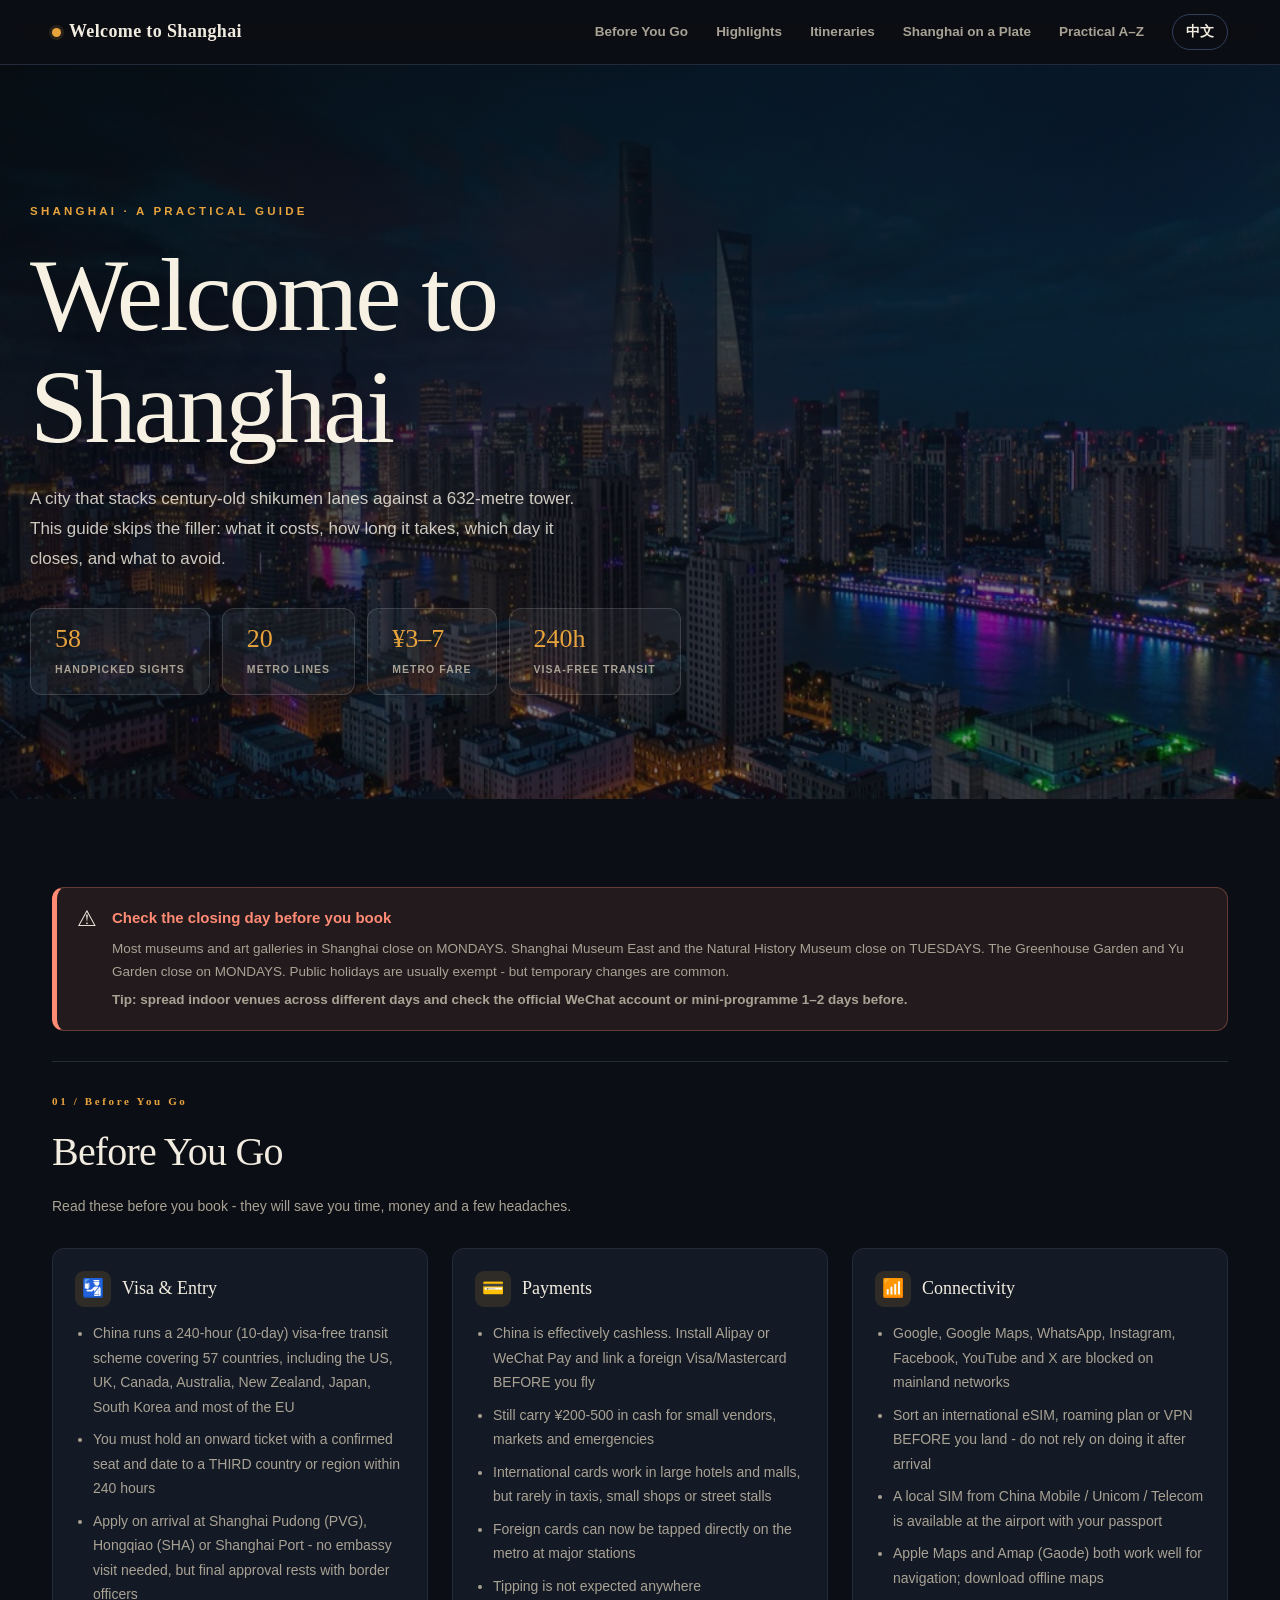
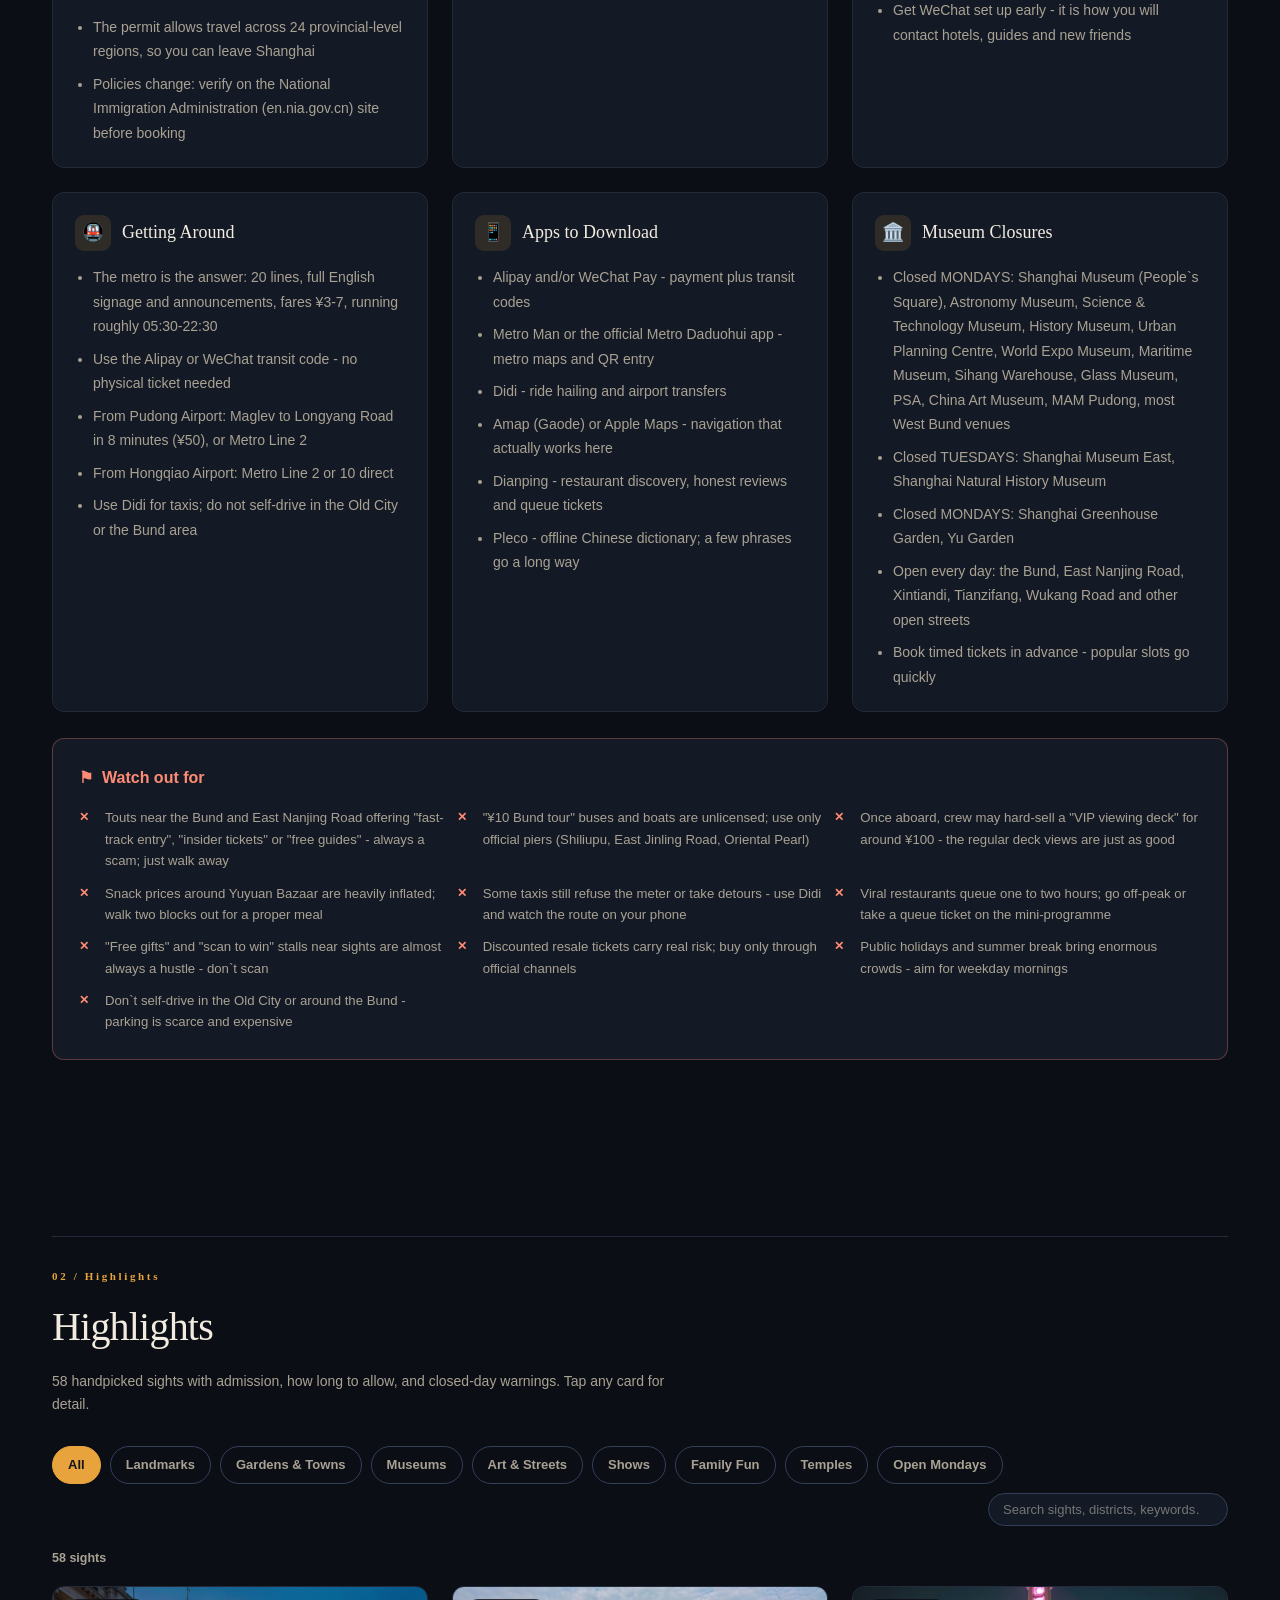
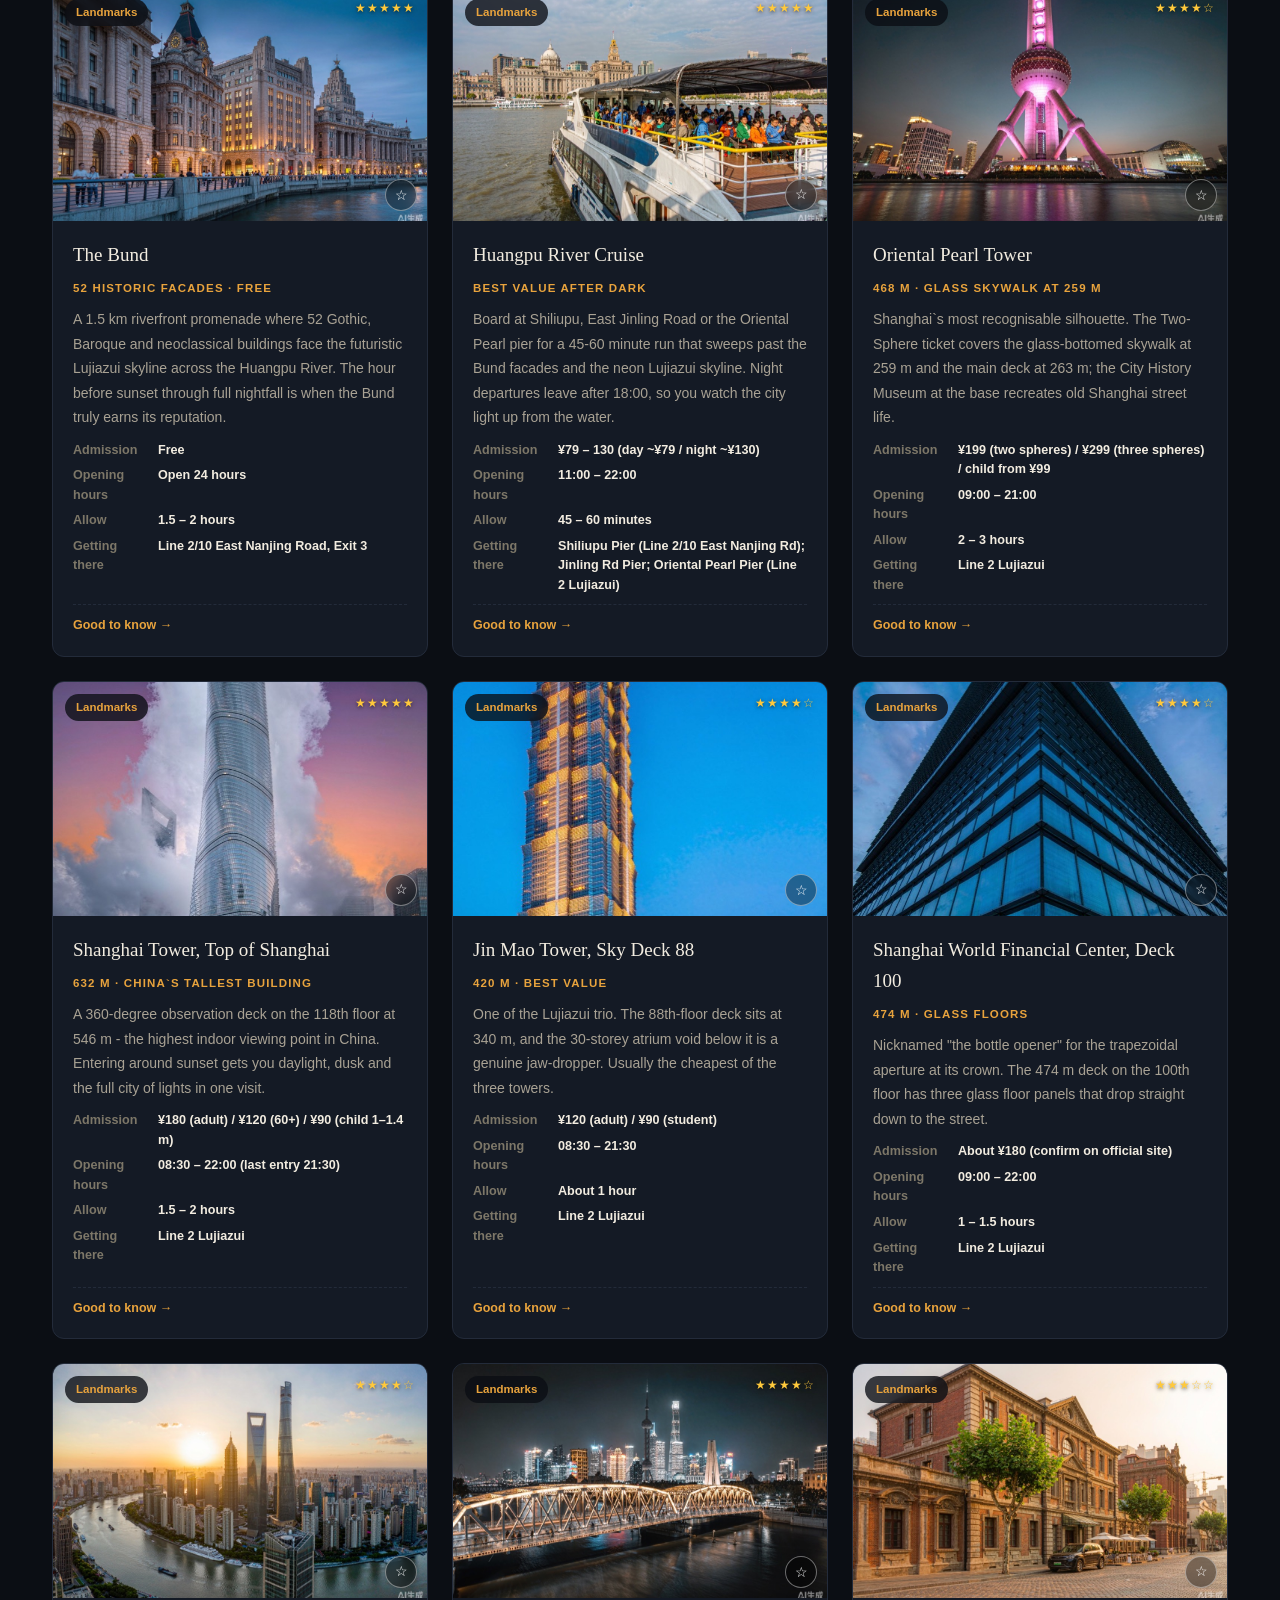
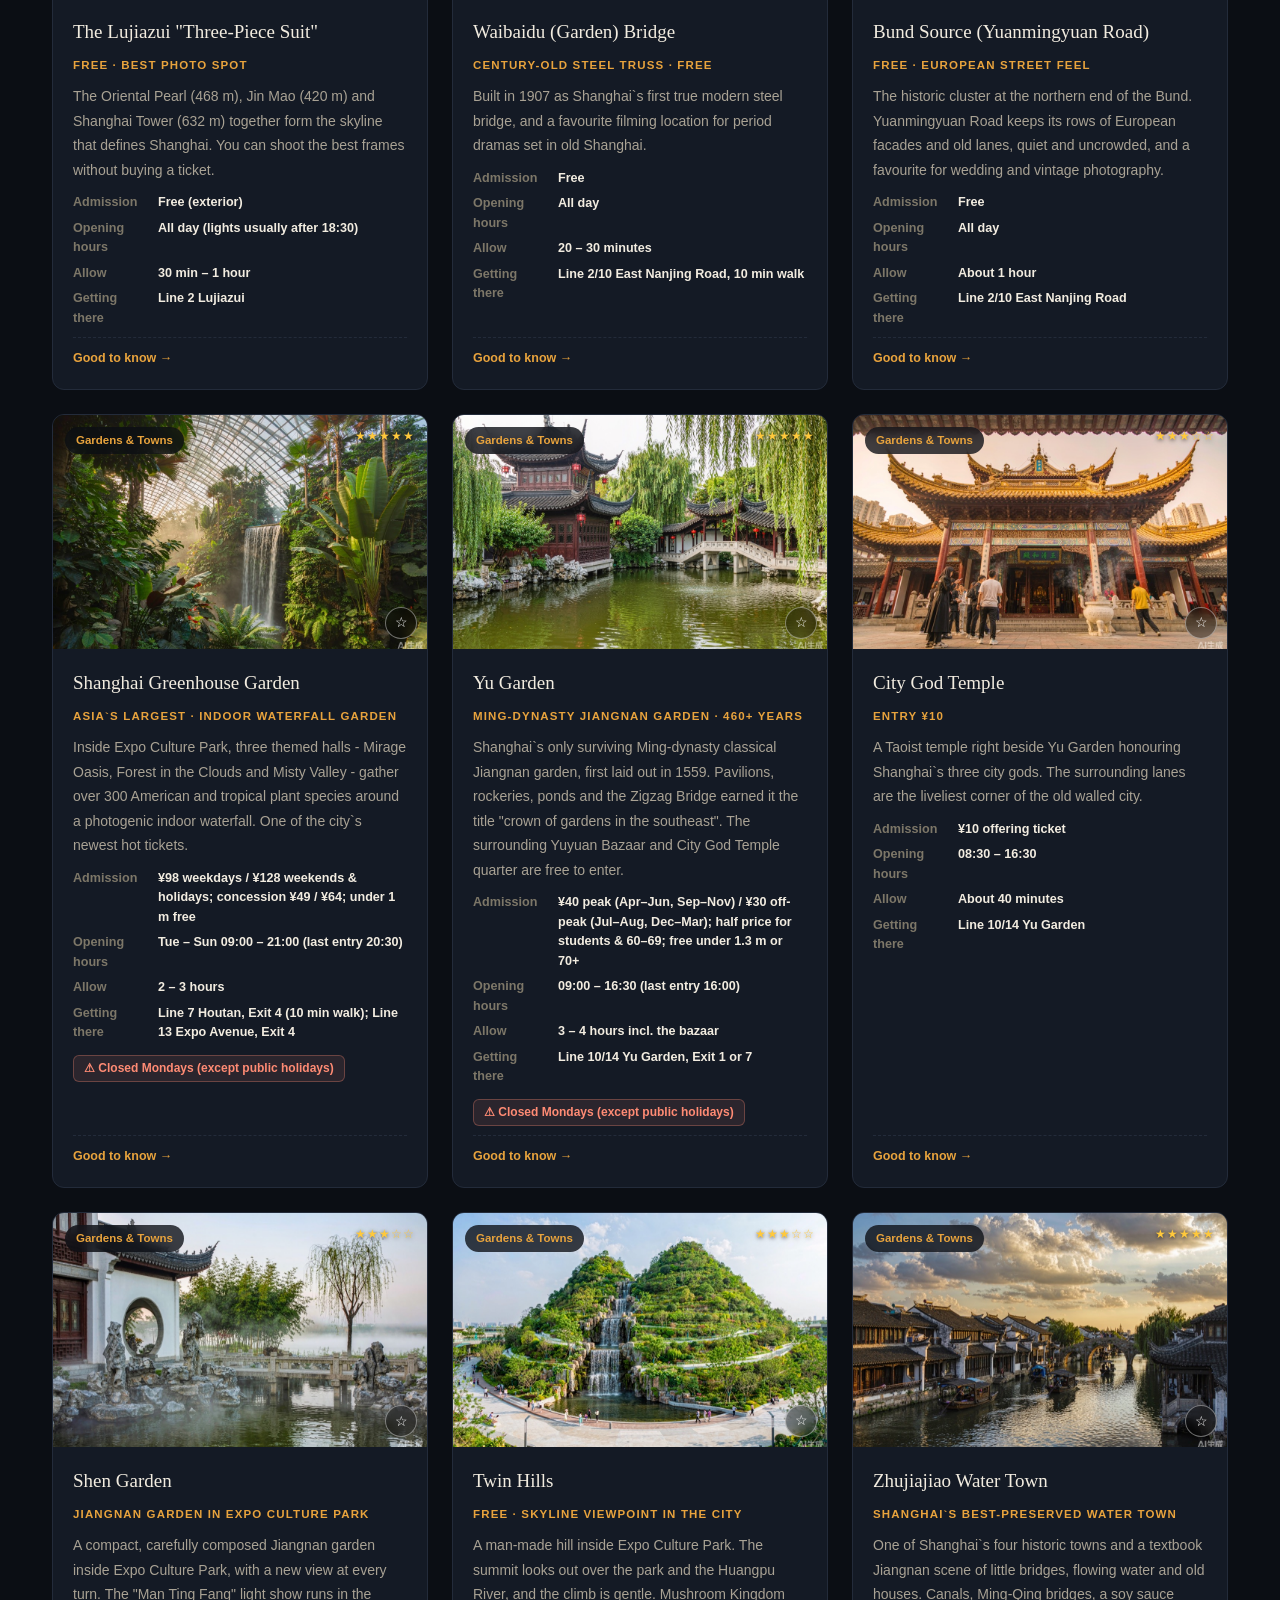
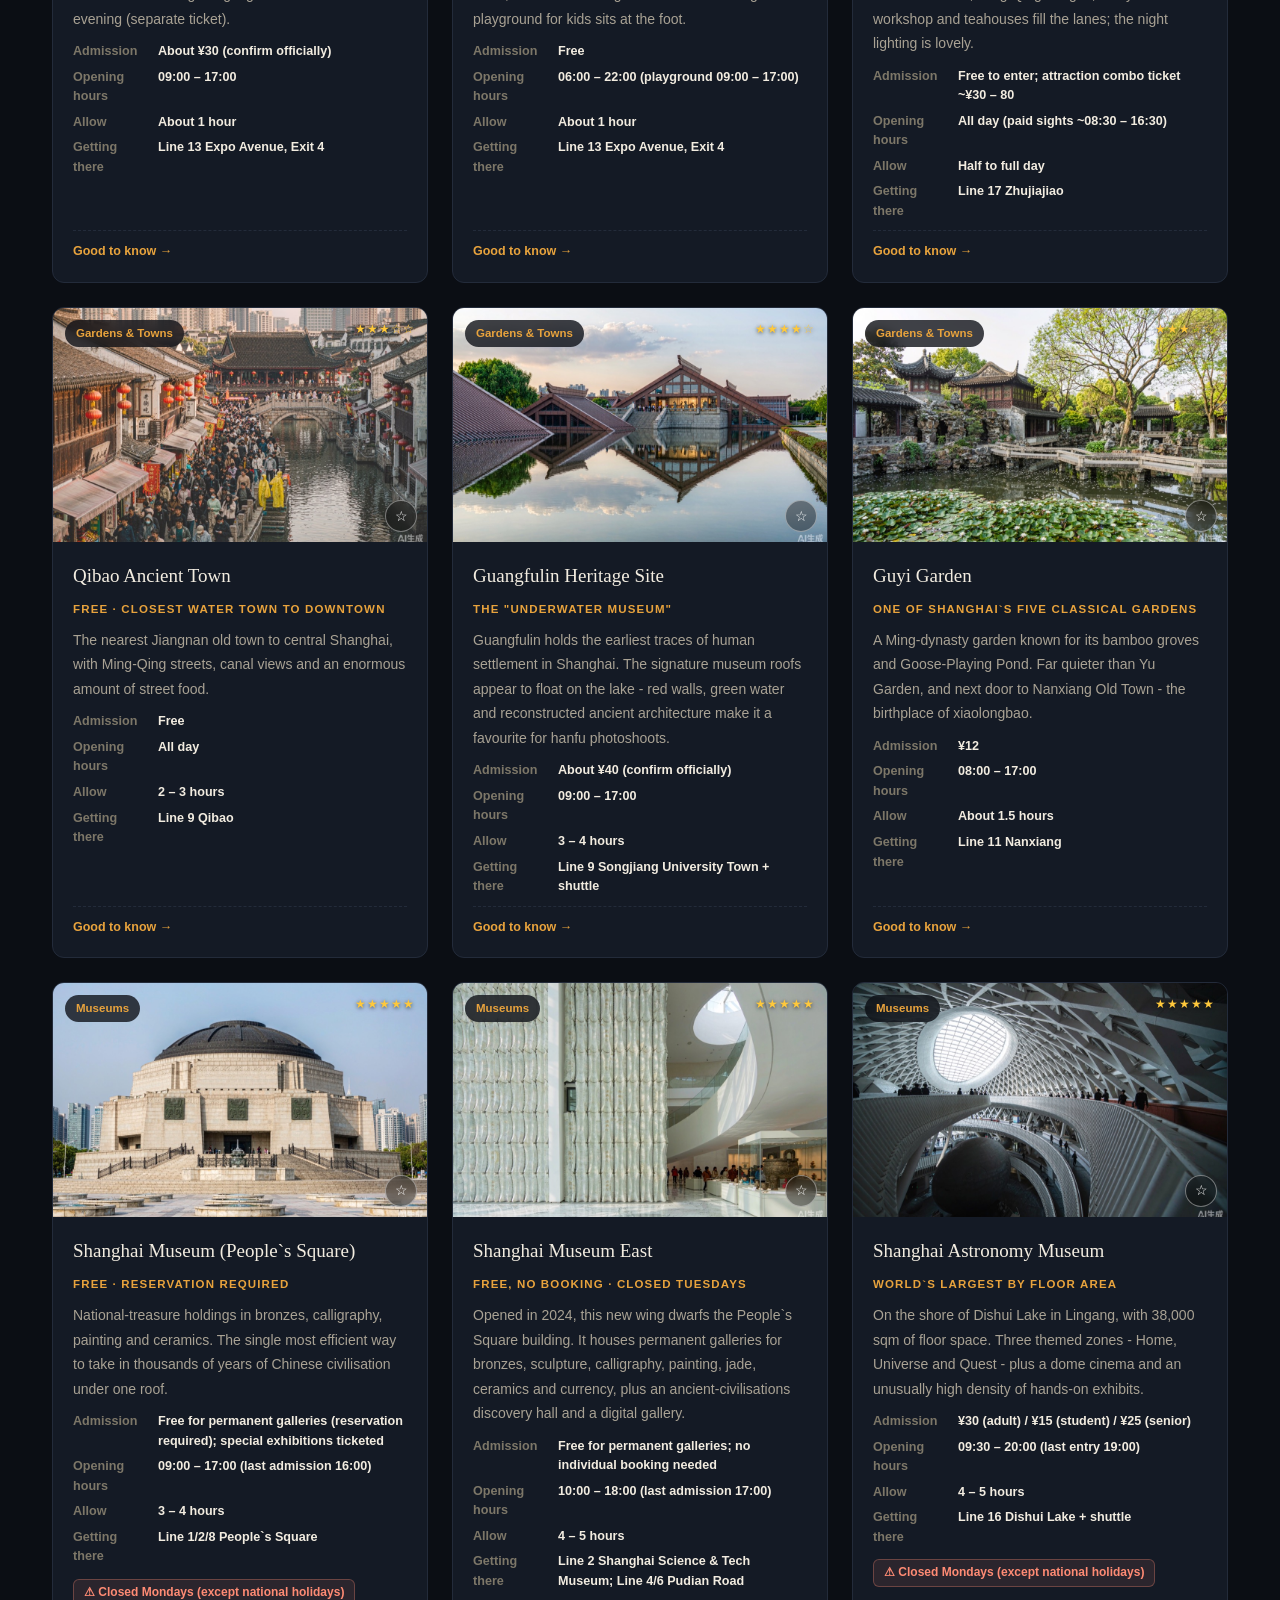
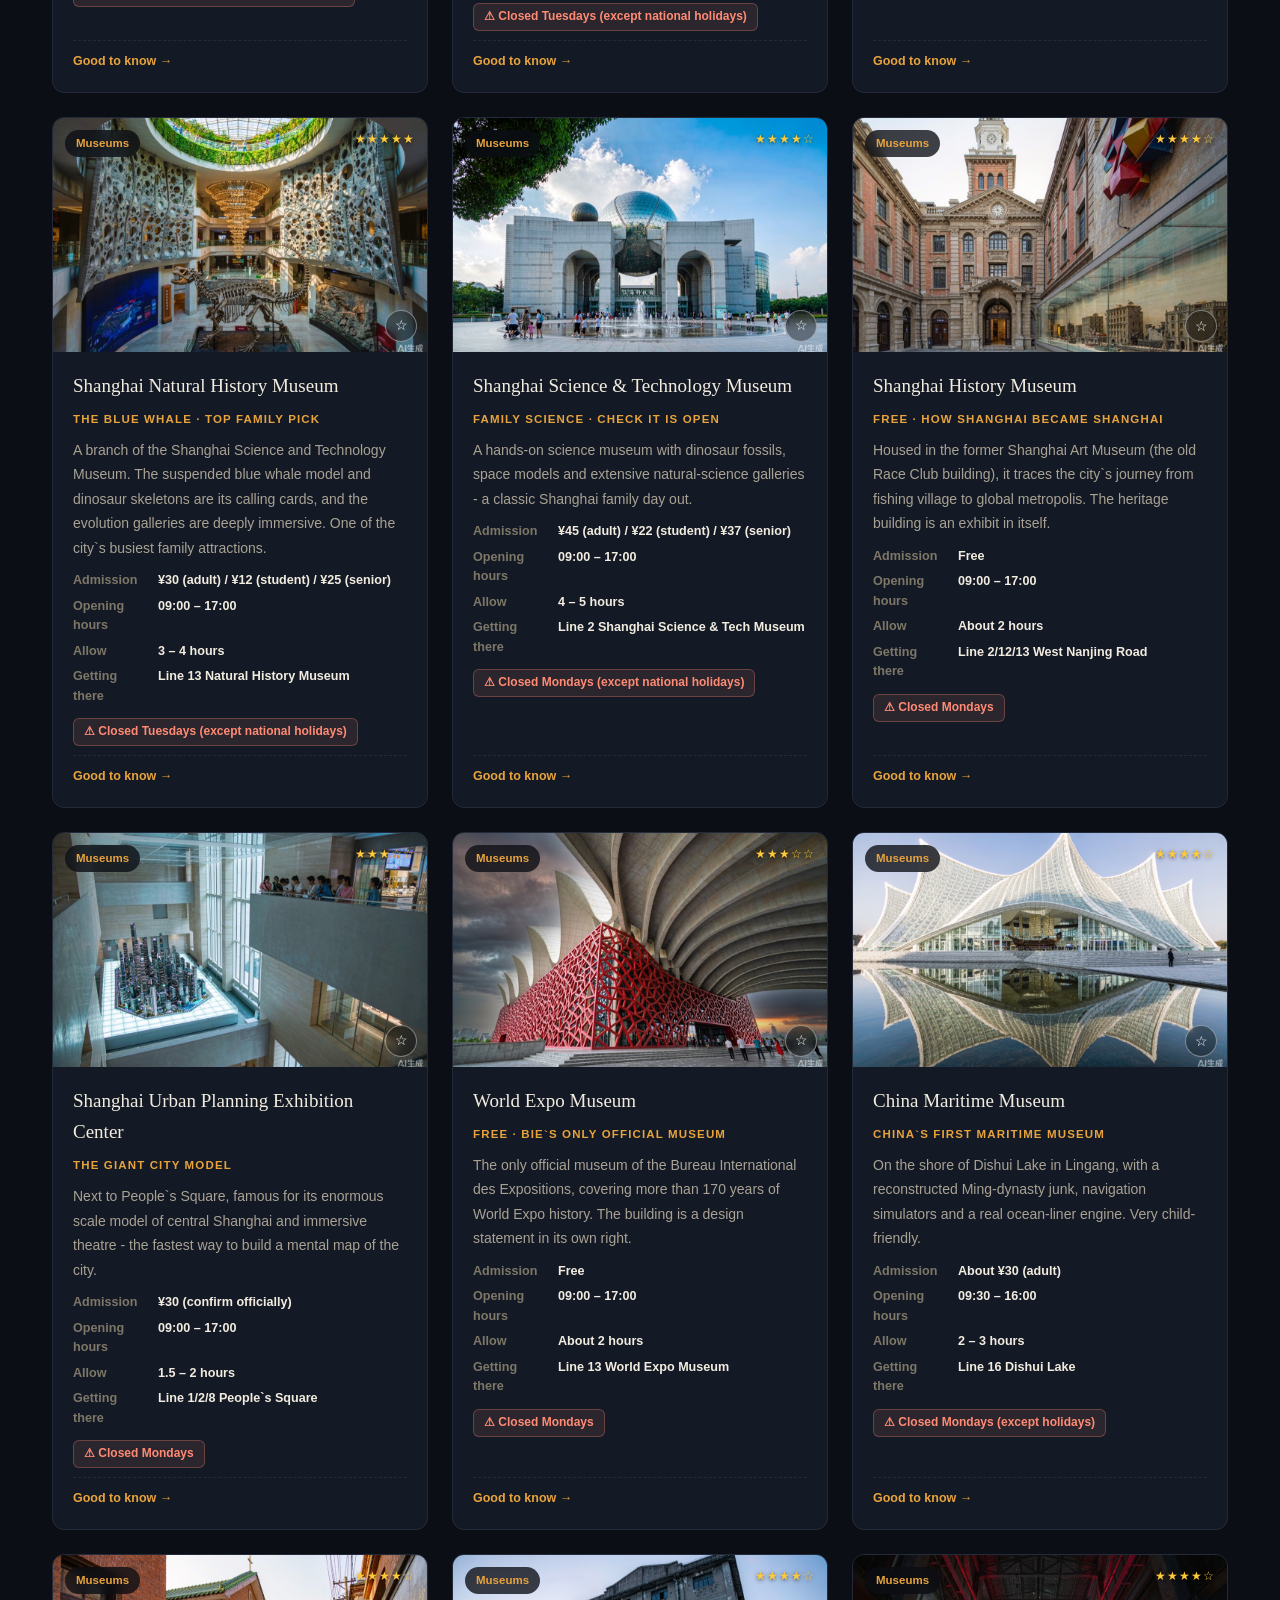
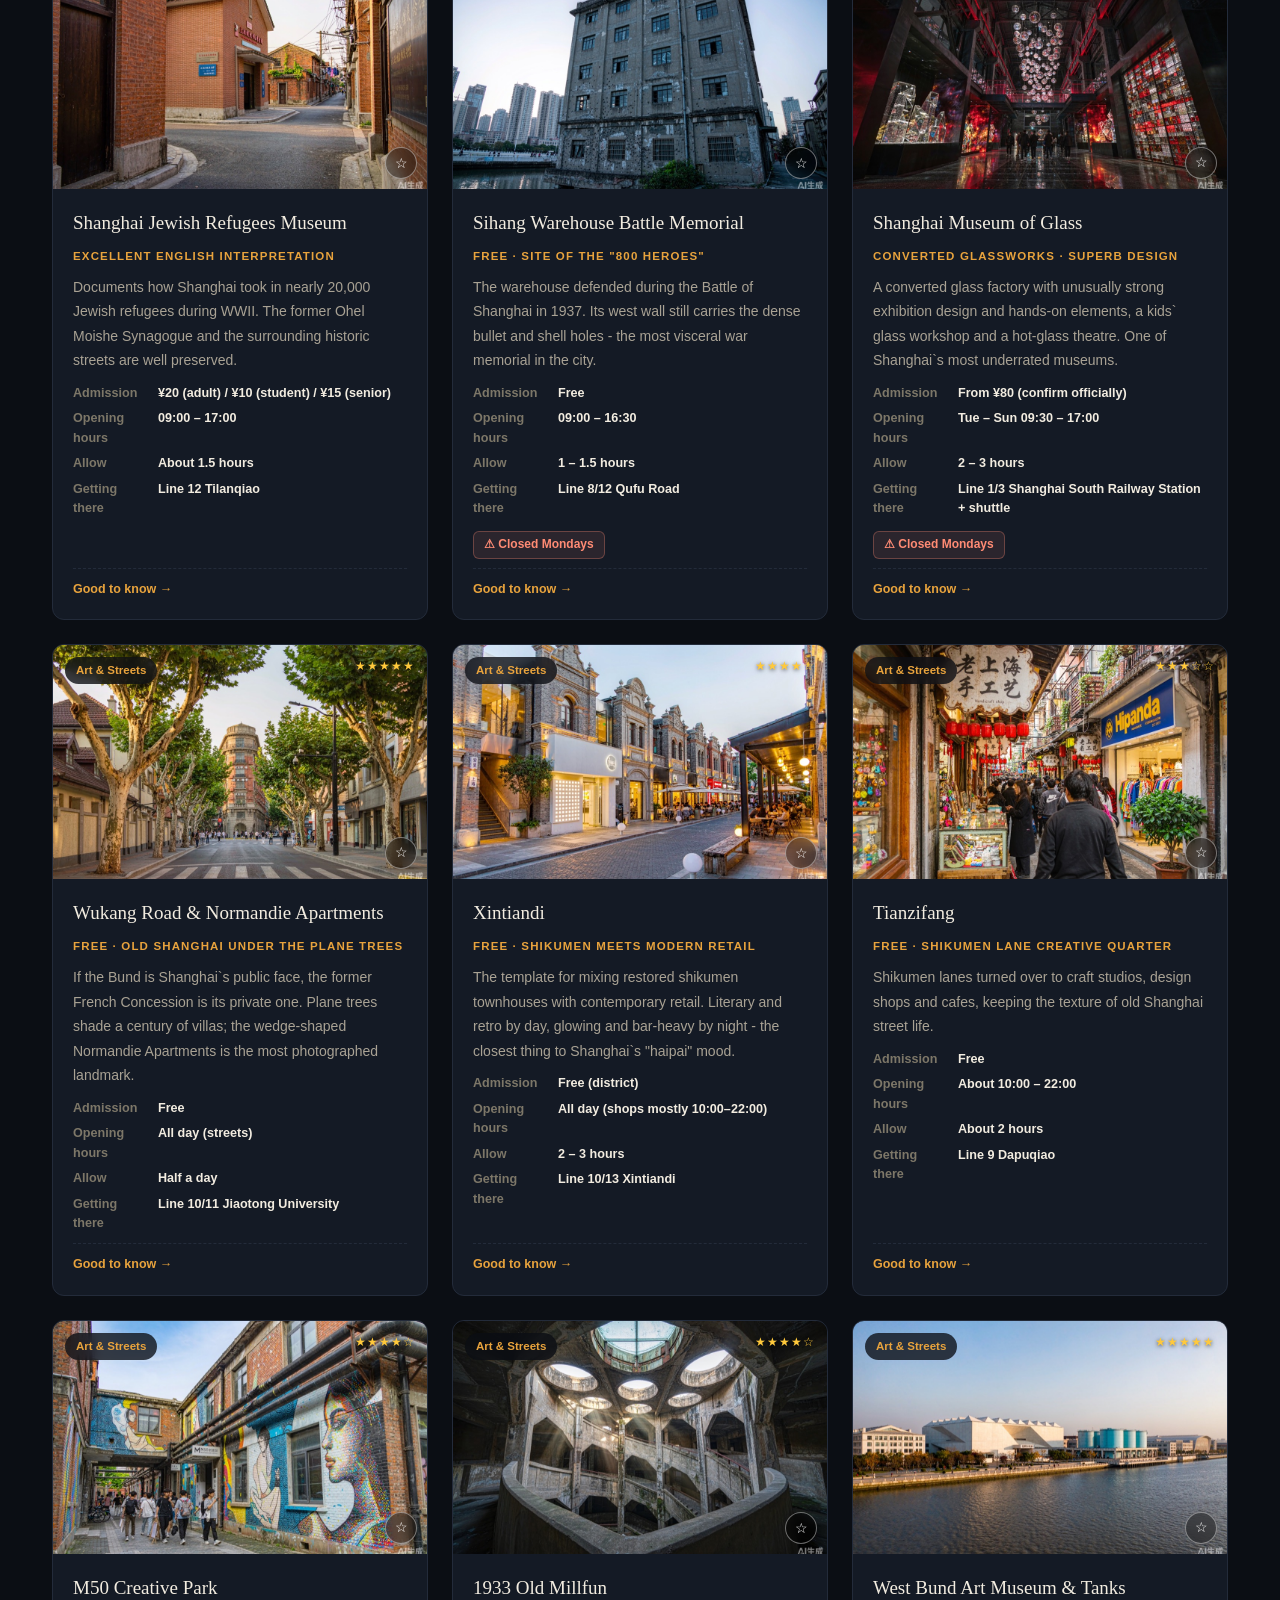
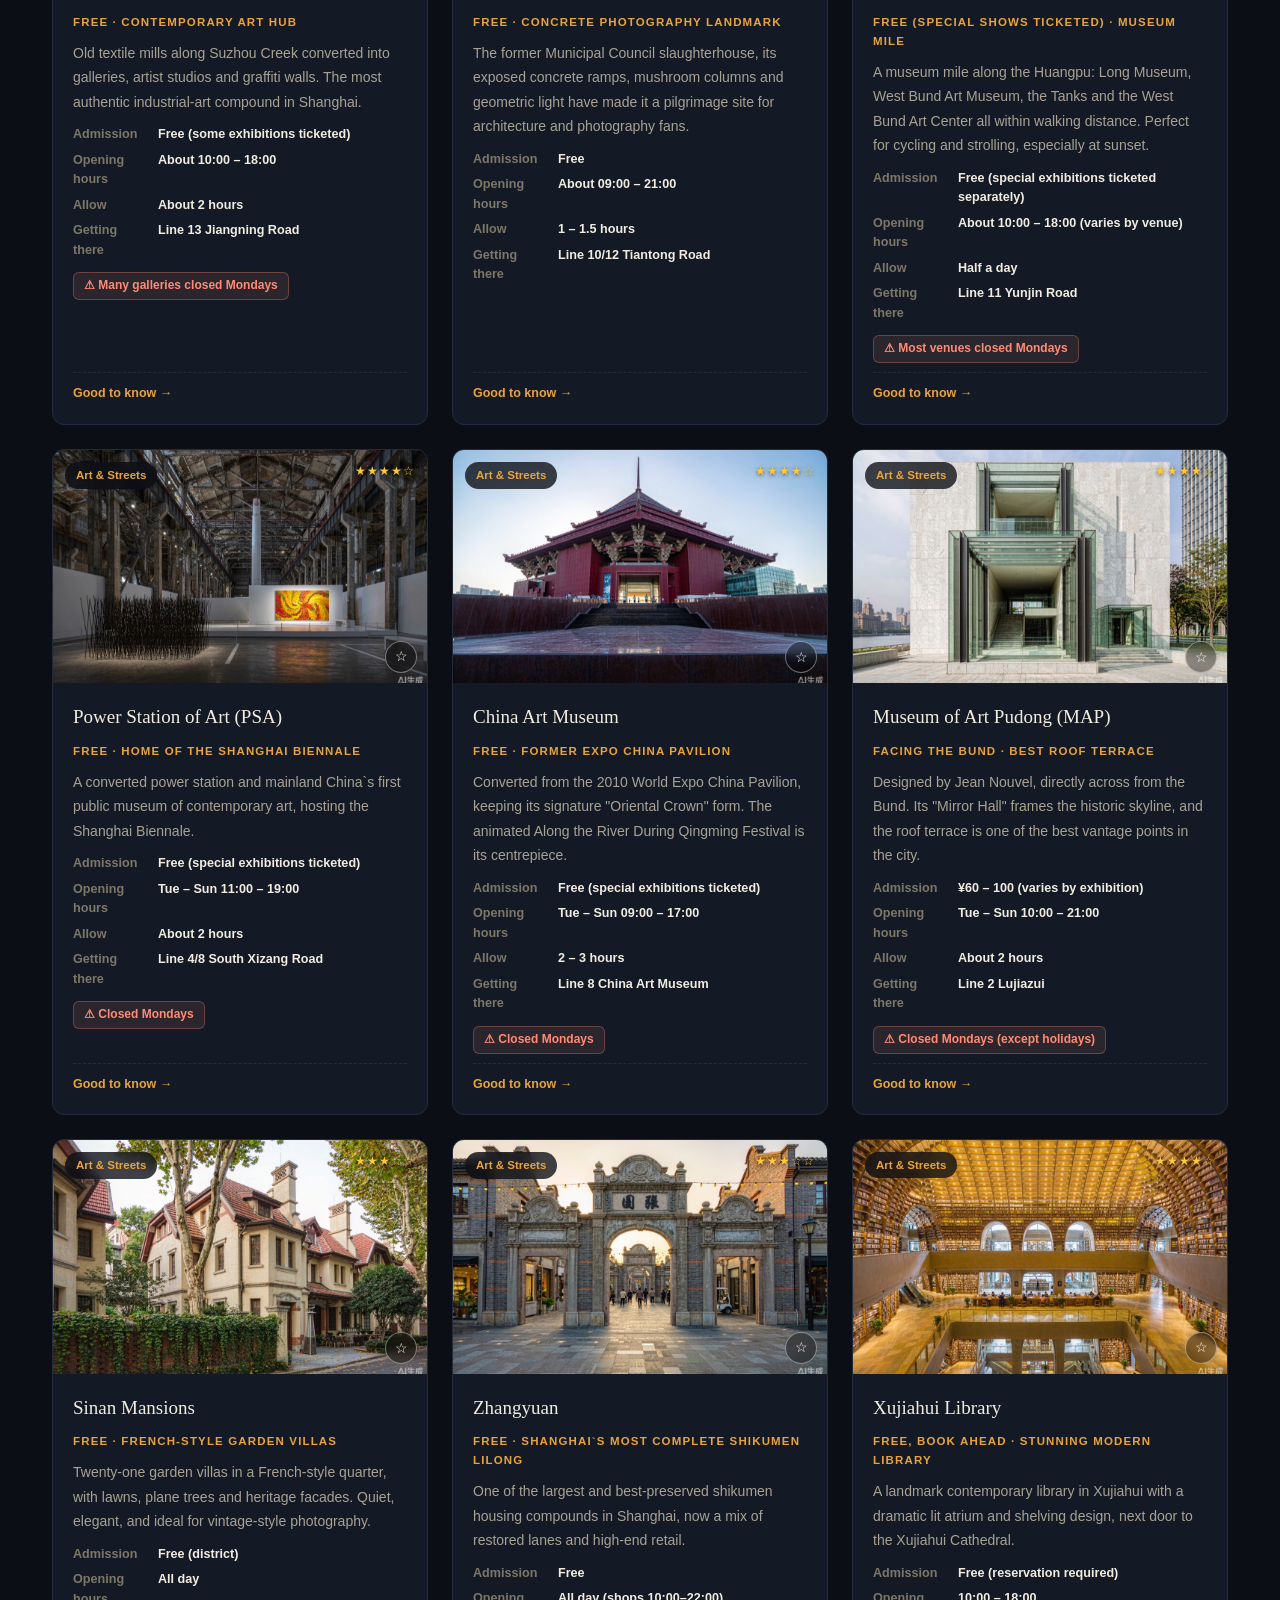
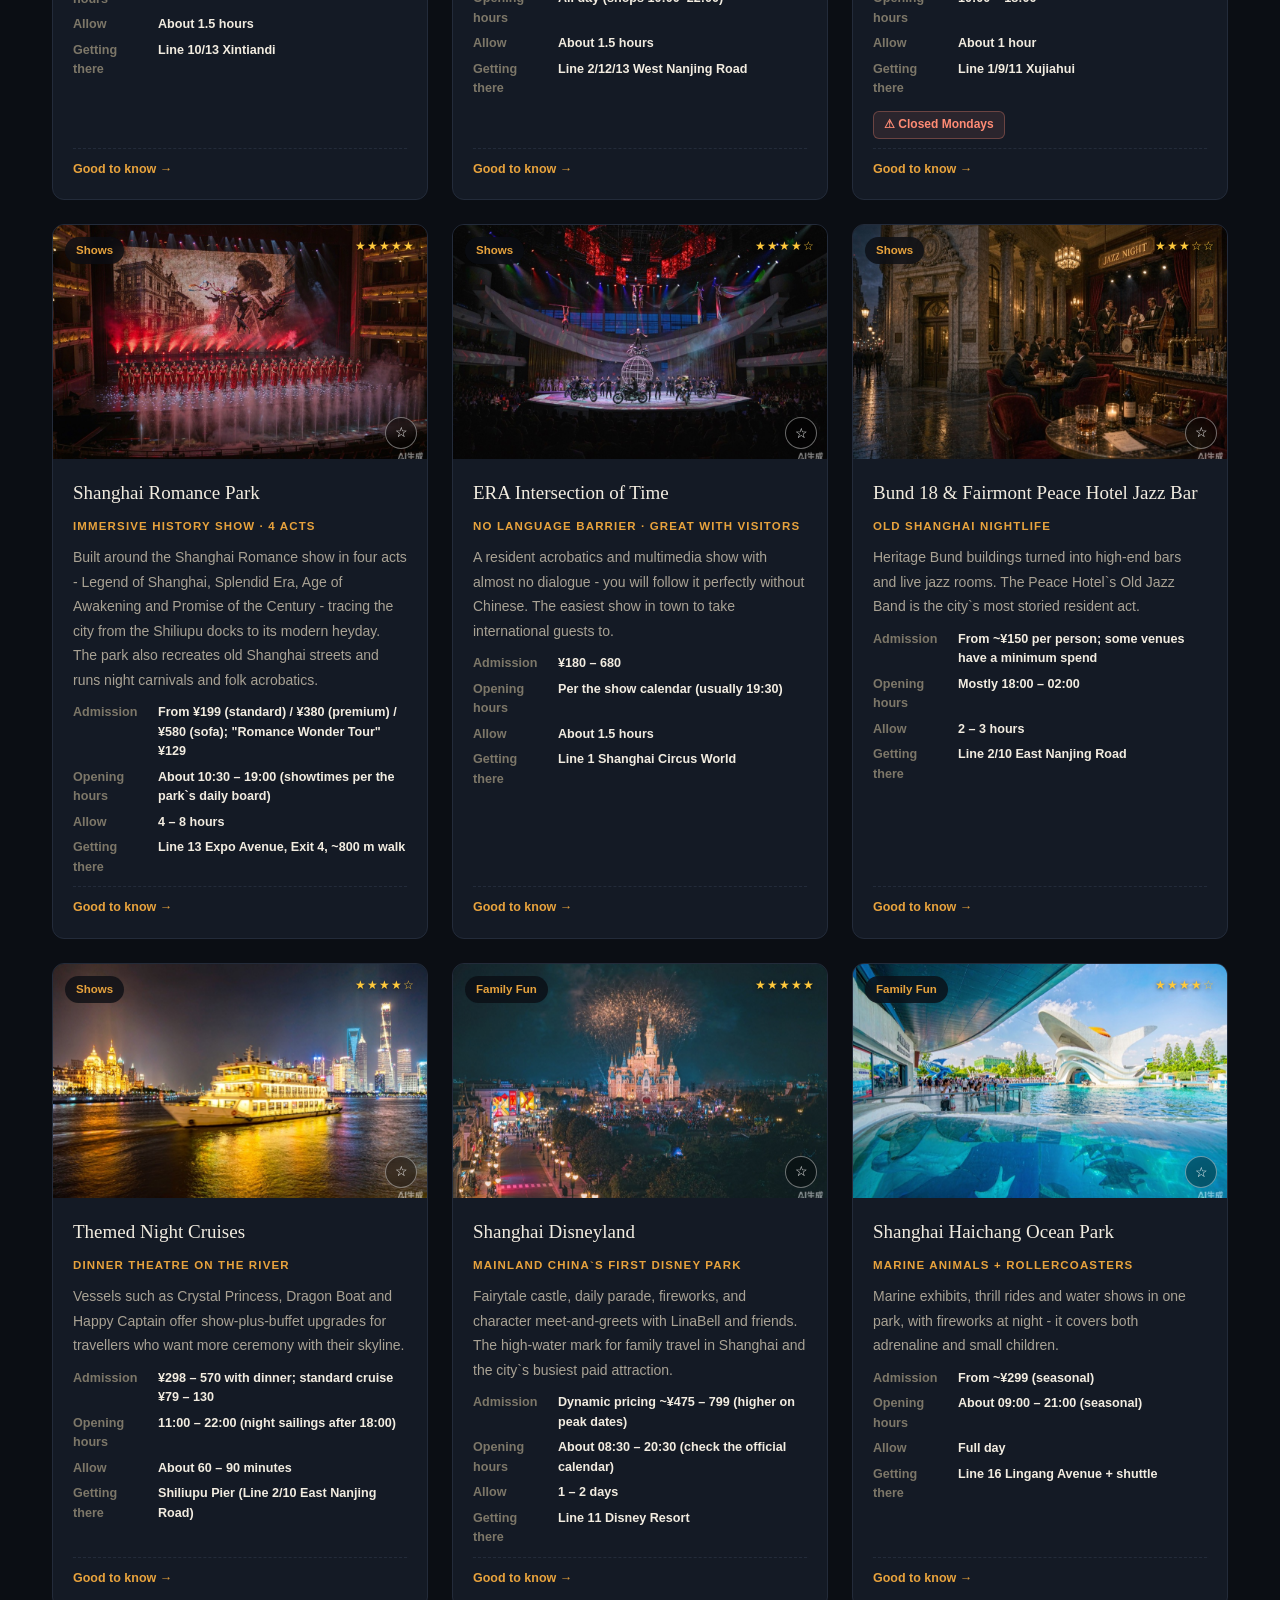
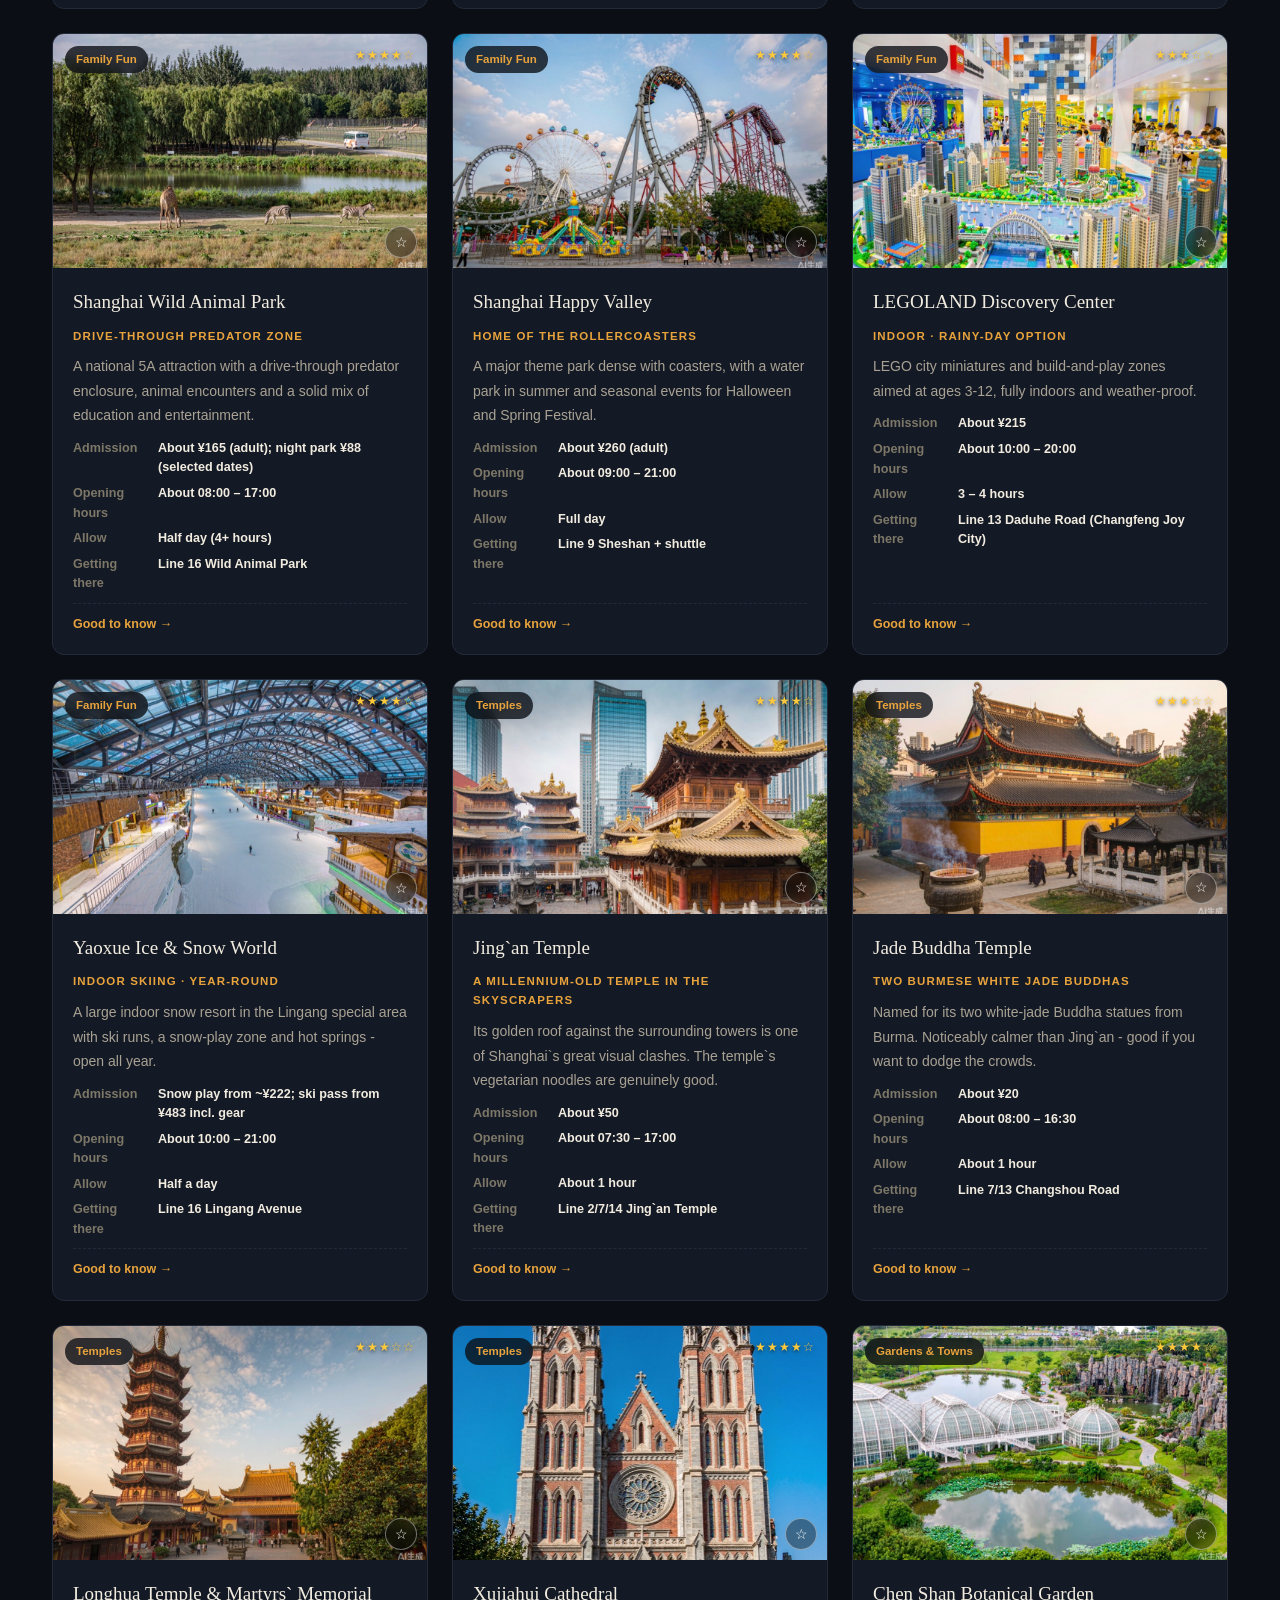
==== commit 58275423: "seo: 三个页面补齐 canonical / OG / Twitter Card / JSON-LD 与 hreflang - 入口页、中文版、英文版此前 head 里只有一个 title 和 de" ====
--- a/en/index.html
+++ b/en/index.html
@@ -5,6 +5,90 @@
 <meta name="viewport" content="width=device-width, initial-scale=1, viewport-fit=cover">
 <title>Welcome to Shanghai · A Practical Travel Guide</title>
 <meta name="description" content="A practical Shanghai travel guide: 58 handpicked sights with admission prices, how long to allow, how to get there, and closed-day warnings - plus visa, payment and connectivity essentials.">
+<meta name="keywords" content="Shanghai travel guide, Shanghai attractions, Shanghai itinerary, Shanghai metro, admission prices, things to do in Shanghai">
+<meta name="author" content="kingsir">
+<meta name="robots" content="index, follow">
+<meta name="theme-color" content="#0b0e14">
+<link rel="canonical" href="https://kingsir.work/travel-shanghai/en/">
+<link rel="alternate" hreflang="zh-CN" href="https://kingsir.work/travel-shanghai/zh/">
+<link rel="alternate" hreflang="en" href="https://kingsir.work/travel-shanghai/en/">
+<link rel="alternate" hreflang="x-default" href="https://kingsir.work/travel-shanghai/">
+
+<meta property="og:type" content="article">
+<meta property="og:site_name" content="Welcome to Shanghai">
+<meta property="og:locale" content="en_US">
+<meta property="og:locale:alternate" content="zh_CN">
+<meta property="og:title" content="Welcome to Shanghai · A Practical Travel Guide">
+<meta property="og:description" content="58 handpicked sights with admission prices, how long to allow, how to get there, and closed-day warnings - plus visa, payment and connectivity essentials.">
+<meta property="og:url" content="https://kingsir.work/travel-shanghai/en/">
+<meta property="og:image" content="https://kingsir.work/travel-shanghai/assets/img/og-en.jpg">
+<meta property="og:image:width" content="1200">
+<meta property="og:image:height" content="630">
+<meta property="og:image:alt" content="Share card: the Lujiazui skyline at night with the words Welcome to Shanghai, a practical travel guide">
+<meta name="twitter:card" content="summary_large_image">
+<meta name="twitter:title" content="Welcome to Shanghai · A Practical Travel Guide">
+<meta name="twitter:description" content="58 handpicked sights with admission, time needed and closed days - all on one screen.">
+<meta name="twitter:image" content="https://kingsir.work/travel-shanghai/assets/img/og-en.jpg">
+
+<script type="application/ld+json">
+{
+  "@context": "https://schema.org",
+  "@graph": [
+    {
+      "@type": "WebSite",
+      "@id": "https://kingsir.work/travel-shanghai/#website",
+      "url": "https://kingsir.work/travel-shanghai/",
+      "name": "Welcome to Shanghai · Shanghai Travel Guide",
+      "inLanguage": "en",
+      "publisher": { "@id": "https://kingsir.work/#person" }
+    },
+    {
+      "@type": "Person",
+      "@id": "https://kingsir.work/#person",
+      "name": "kingsir",
+      "url": "https://kingsir.work/about/",
+      "sameAs": ["https://github.com/isnotry"]
+    },
+    {
+      "@type": "WebPage",
+      "@id": "https://kingsir.work/travel-shanghai/en/#webpage",
+      "url": "https://kingsir.work/travel-shanghai/en/",
+      "name": "Welcome to Shanghai · A Practical Travel Guide",
+      "description": "58 handpicked sights with admission prices, how long to allow, how to get there, and closed-day warnings.",
+      "isPartOf": { "@id": "https://kingsir.work/travel-shanghai/#website" },
+      "inLanguage": "en",
+      "primaryImageOfPage": {
+        "@type": "ImageObject",
+        "url": "https://kingsir.work/travel-shanghai/assets/img/og-en.jpg",
+        "width": 1200,
+        "height": 630
+      }
+    },
+    {
+      "@type": "BreadcrumbList",
+      "itemListElement": [
+        {
+          "@type": "ListItem",
+          "position": 1,
+          "name": "kingsir's Work",
+          "item": "https://kingsir.work/"
+        },
+        {
+          "@type": "ListItem",
+          "position": 2,
+          "name": "Shanghai Travel Guide",
+          "item": "https://kingsir.work/travel-shanghai/"
+        },
+        {
+          "@type": "ListItem",
+          "position": 3,
+          "name": "English edition"
+        }
+      ]
+    }
+  ]
+}
+</script>
 <link rel="stylesheet" href="../assets/css/common.css">
 <link rel="stylesheet" href="../assets/css/theme-en.css">
 </head>
@@ -19,7 +103,18 @@
 </header>
 
 <main>
-  <section class="hero" id="hero"></section>
+  <!-- Static fallback: this page is rendered by app.js, so crawlers that do not run
+       JS would otherwise see empty divs. renderHero() replaces #hero wholesale,
+       so this copy never conflicts with what visitors see. -->
+  <section class="hero" id="hero">
+    <div class="hero-in wrap">
+      <div class="hero-copy">
+        <span class="kicker">Shanghai · A Practical Guide</span>
+        <h1>Welcome to Shanghai · A Practical Travel Guide</h1>
+        <p class="hero-lead">58 handpicked sights: what it costs, how long it takes, which day it closes, and what to avoid.</p>
+      </div>
+    </div>
+  </section>
 
   <section id="tips">
     <div class="wrap">
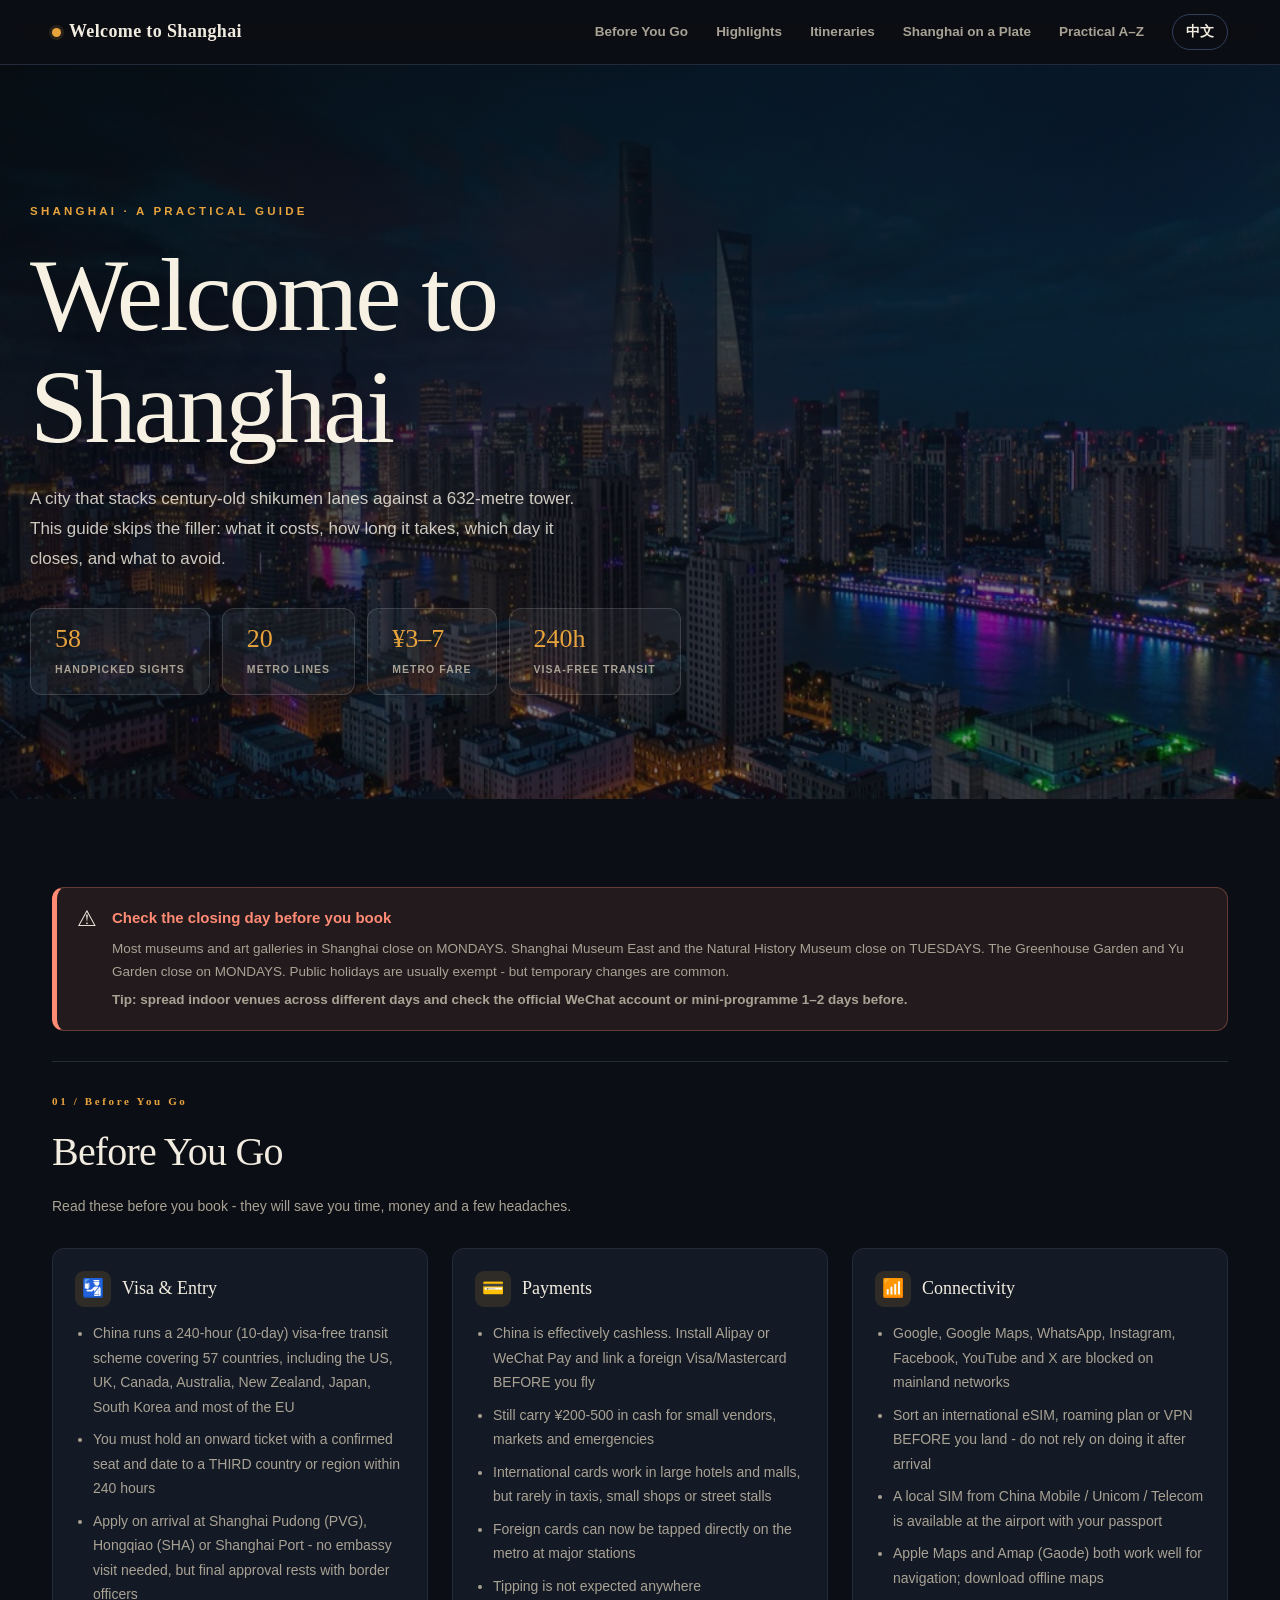
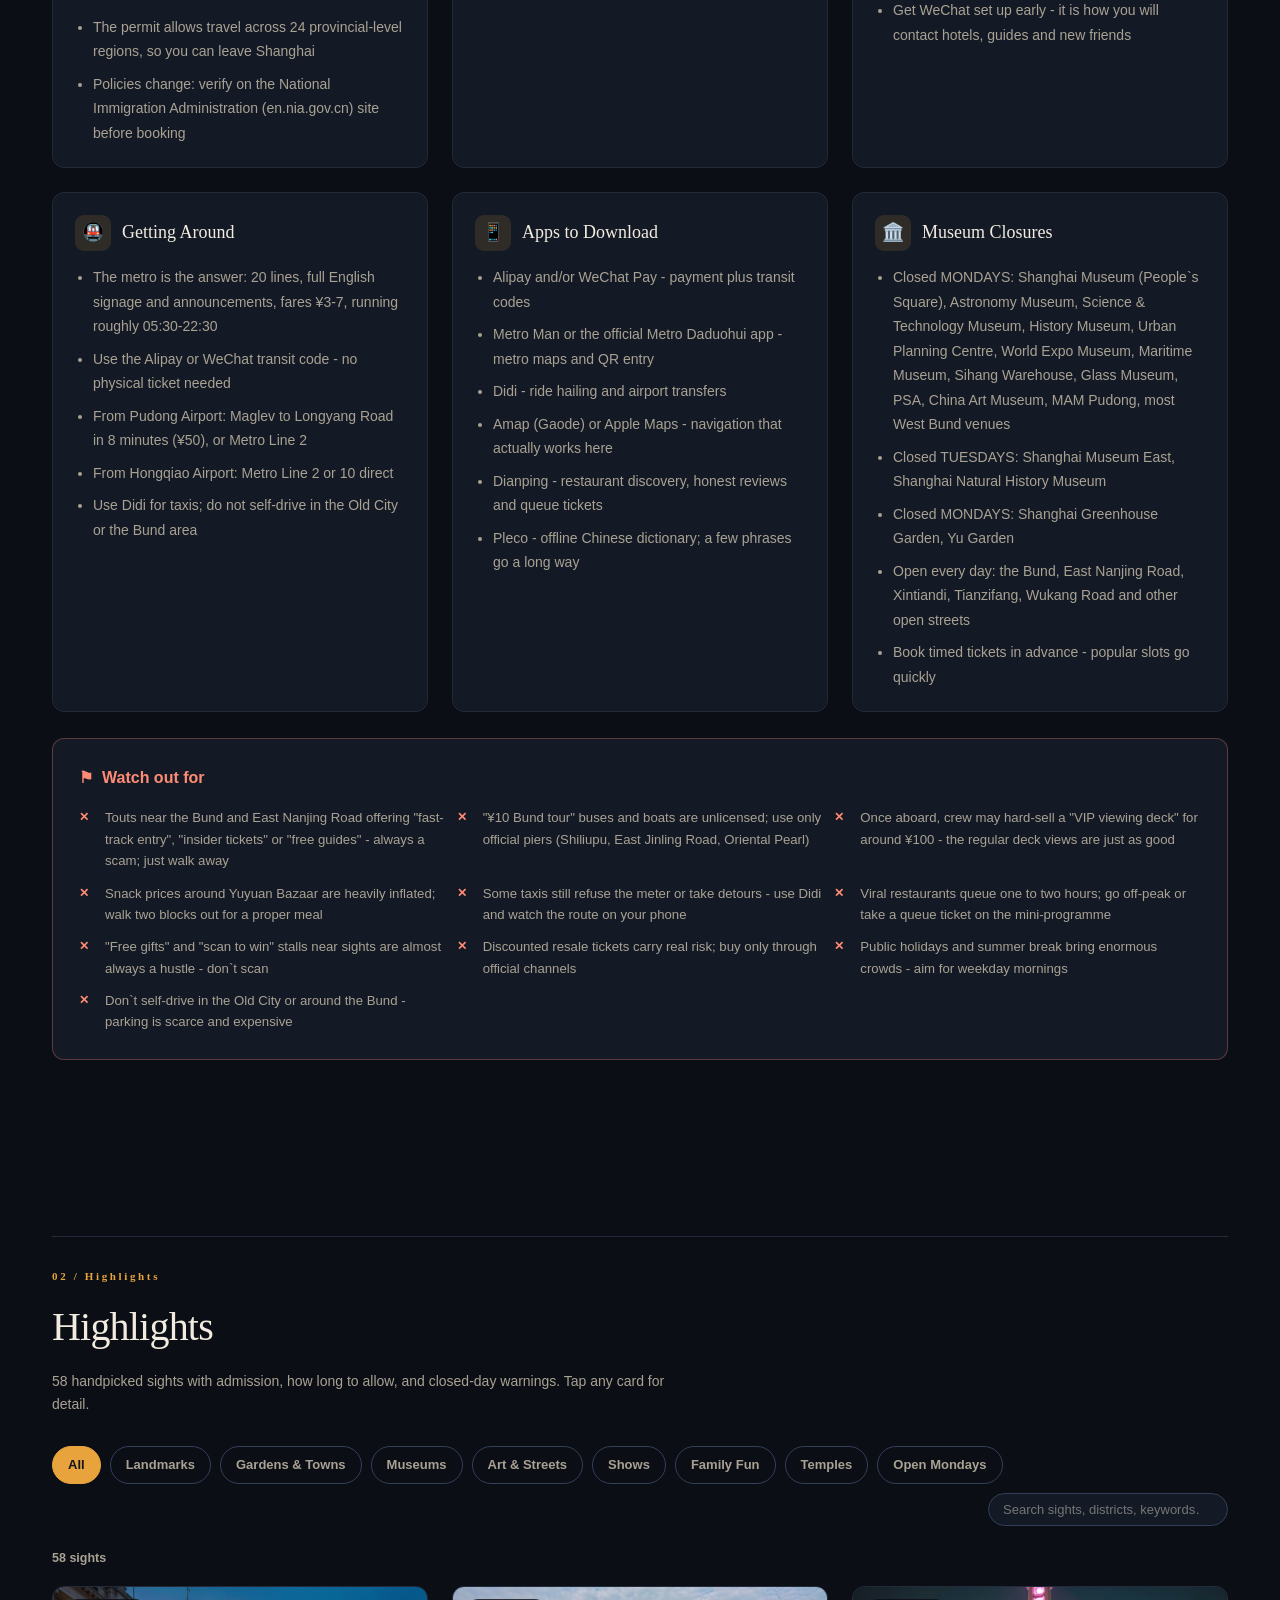
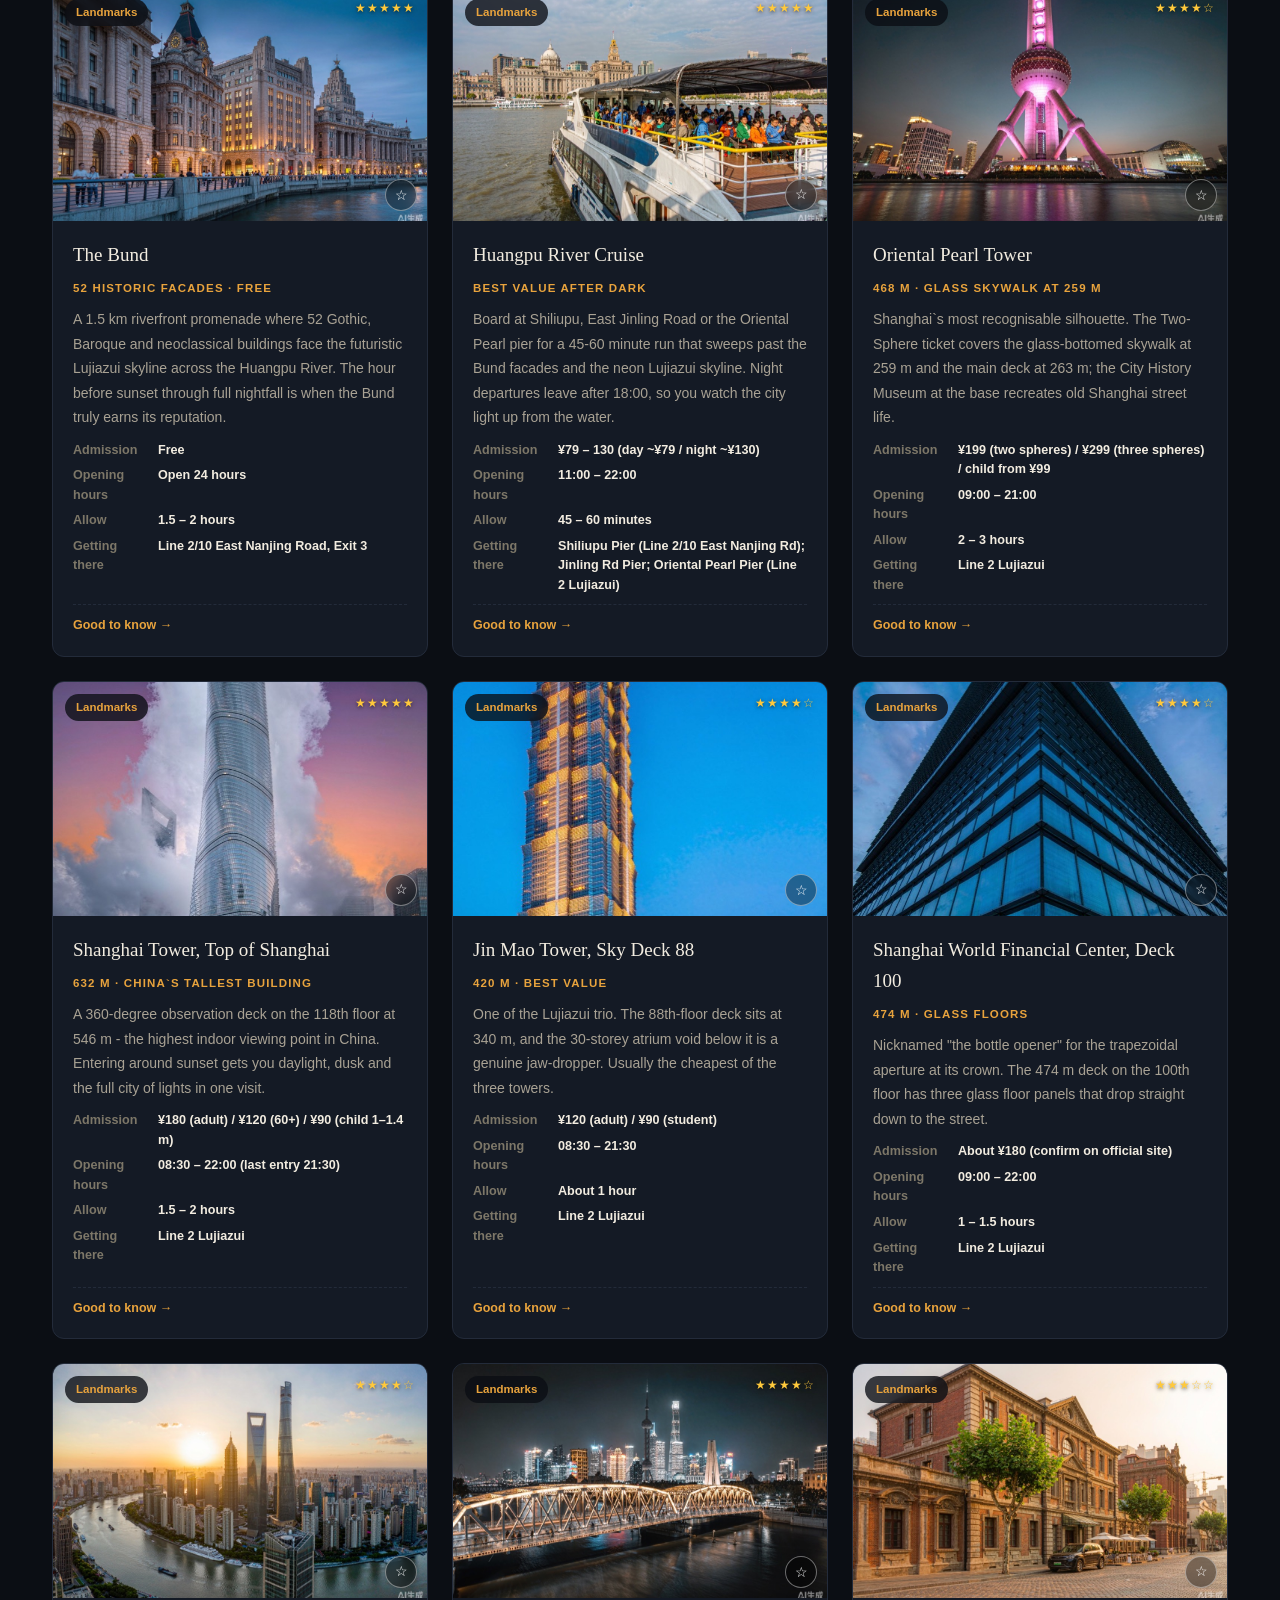
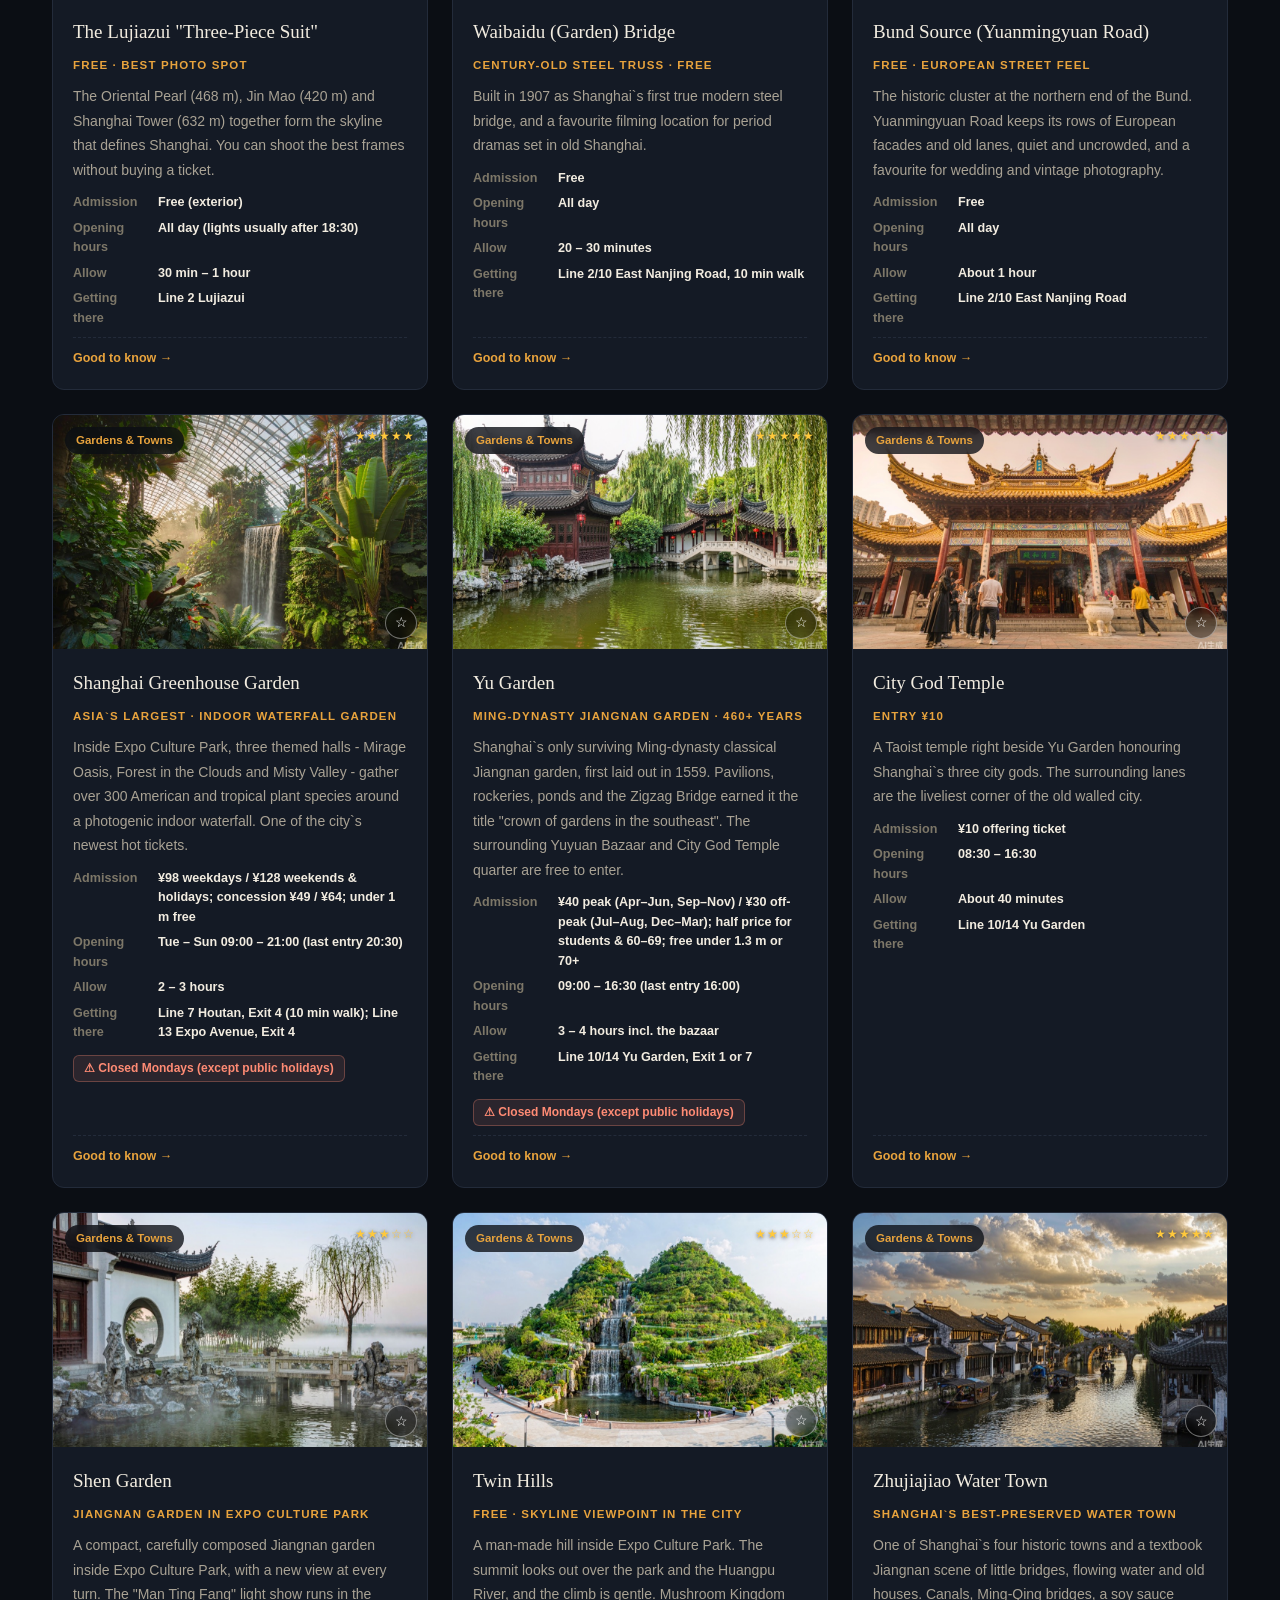
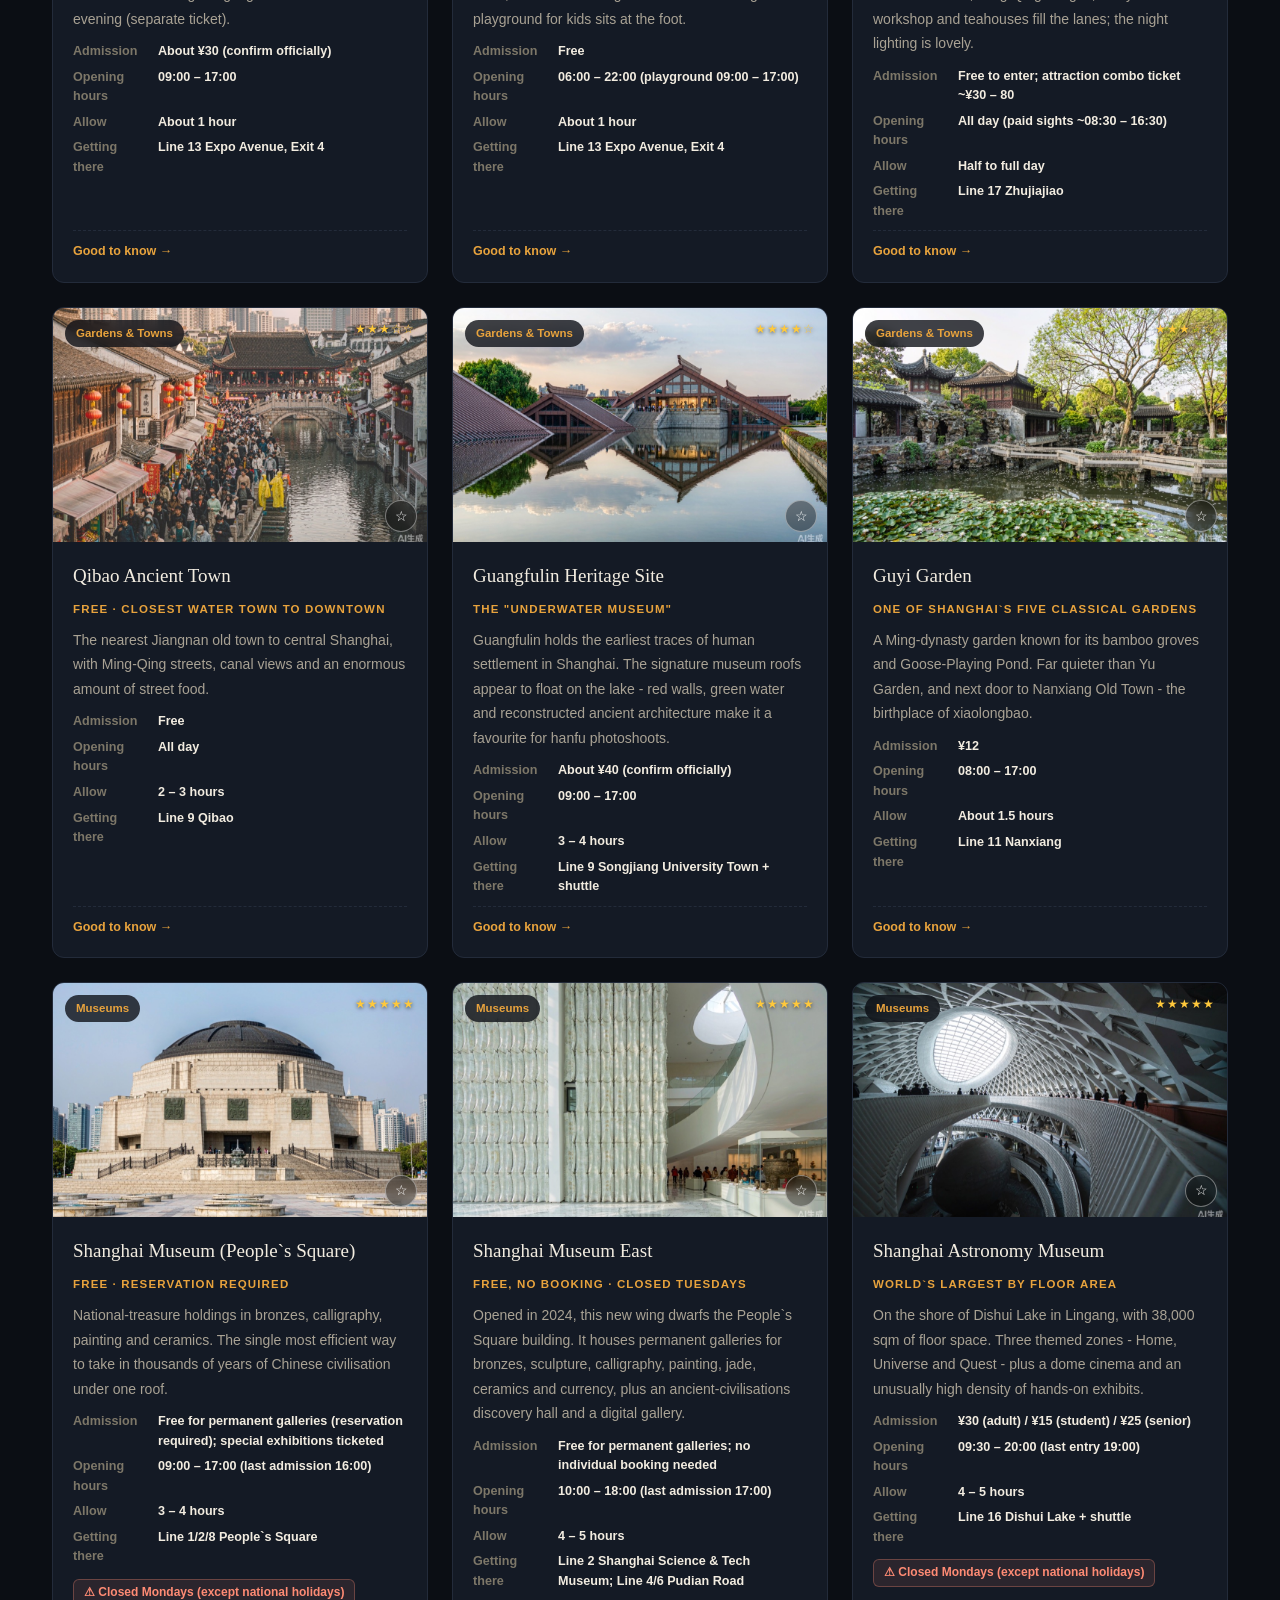
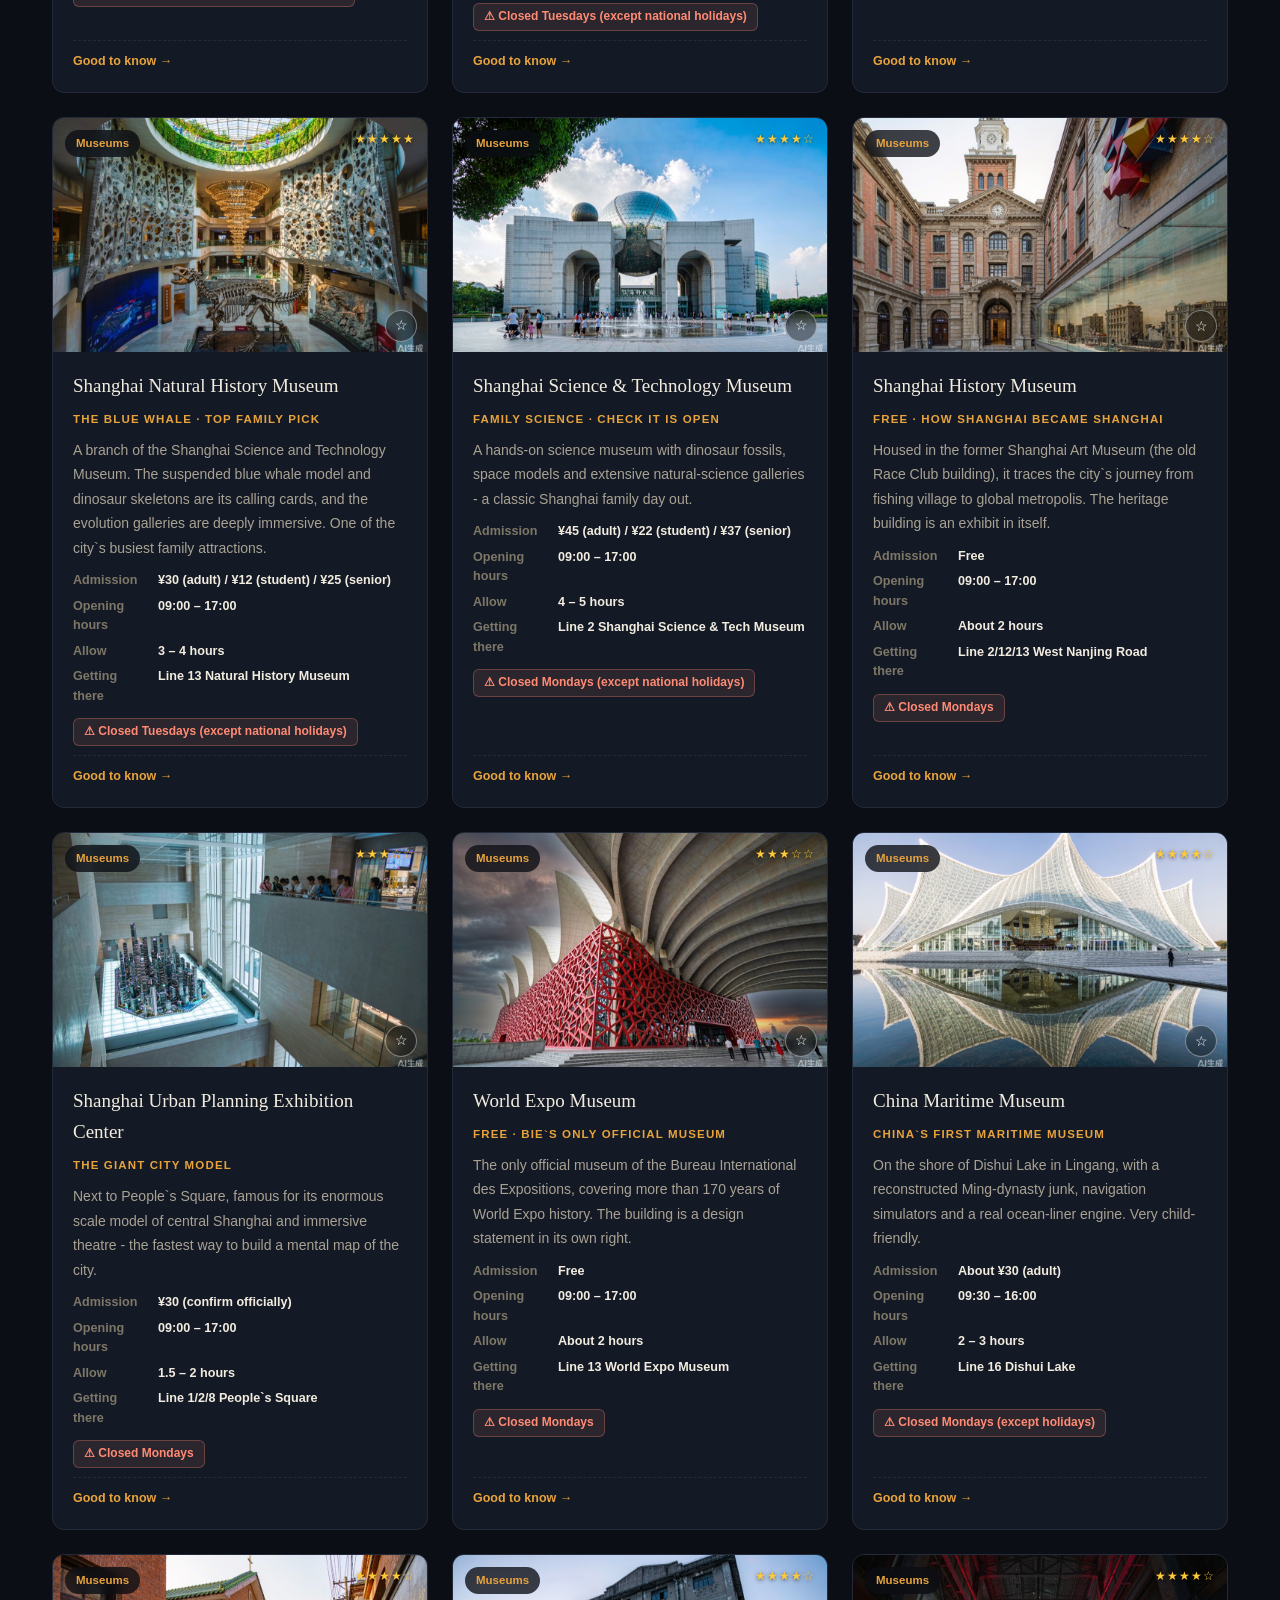
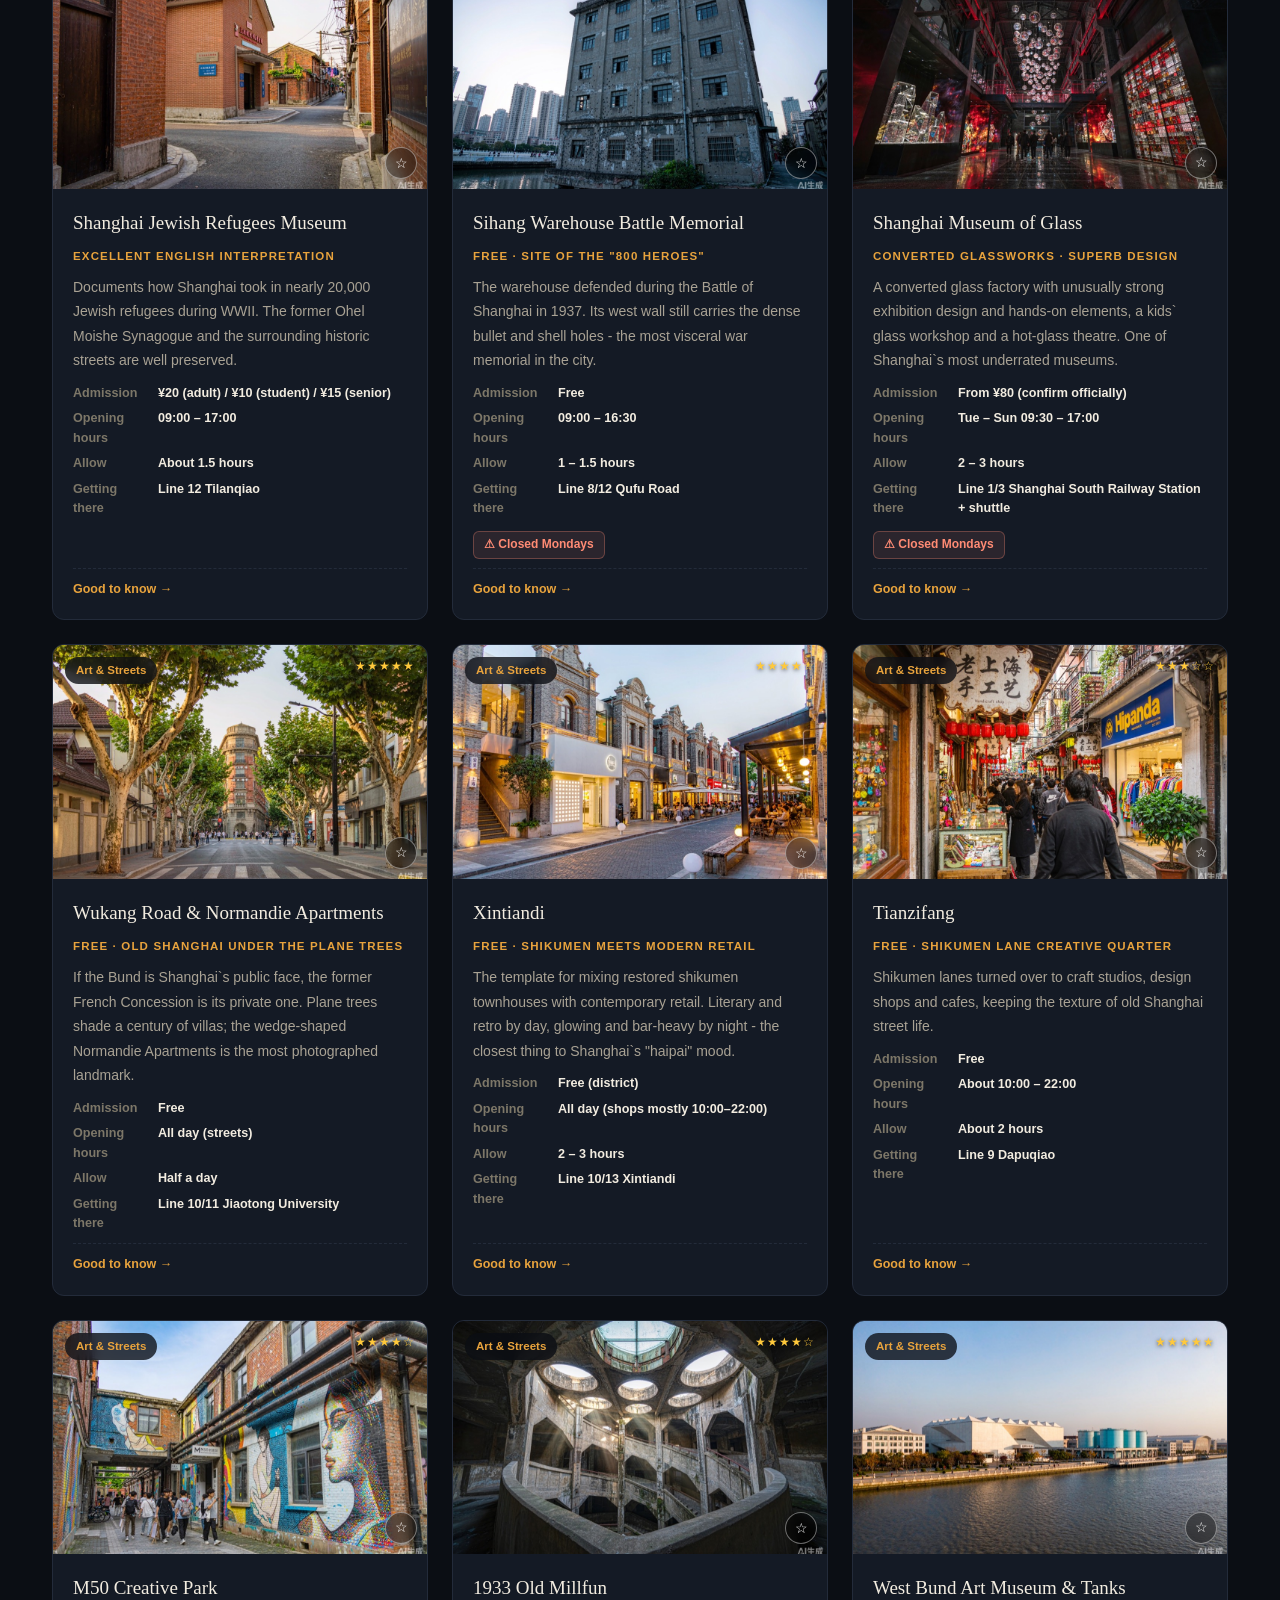
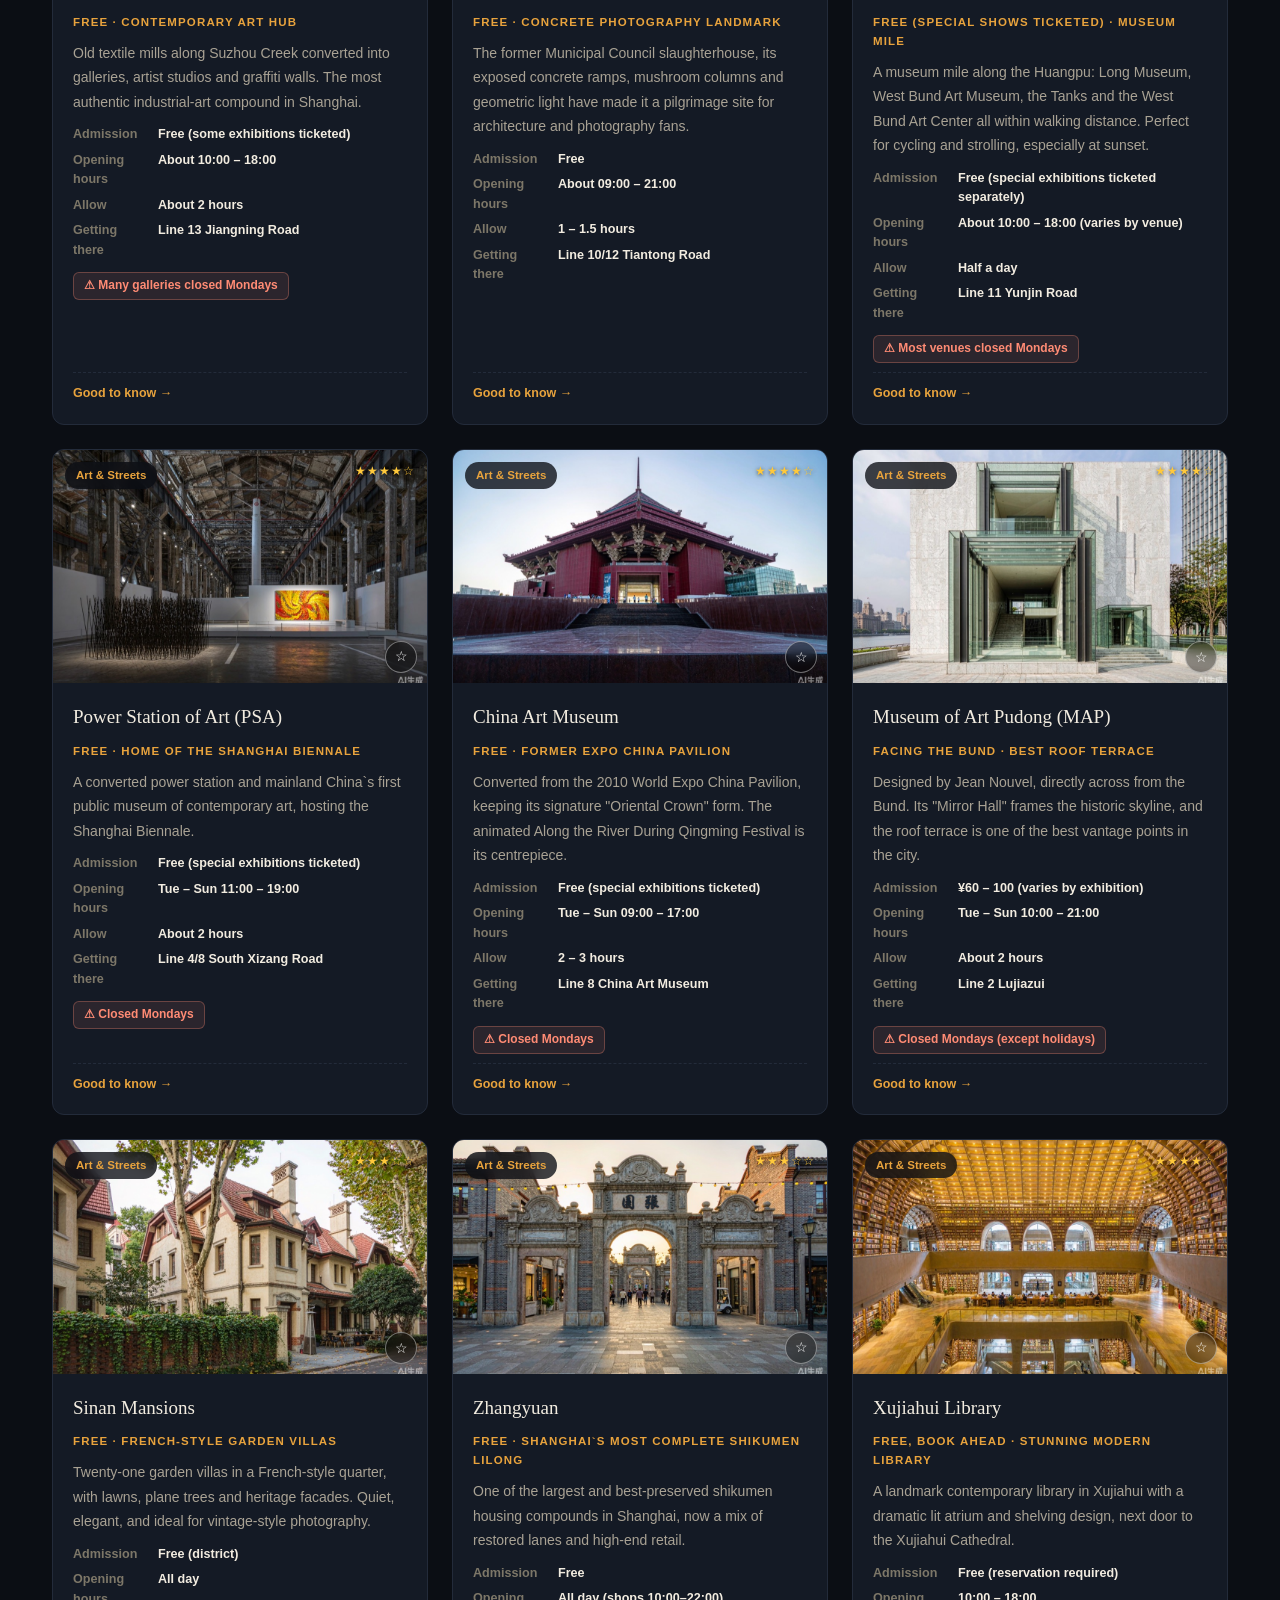
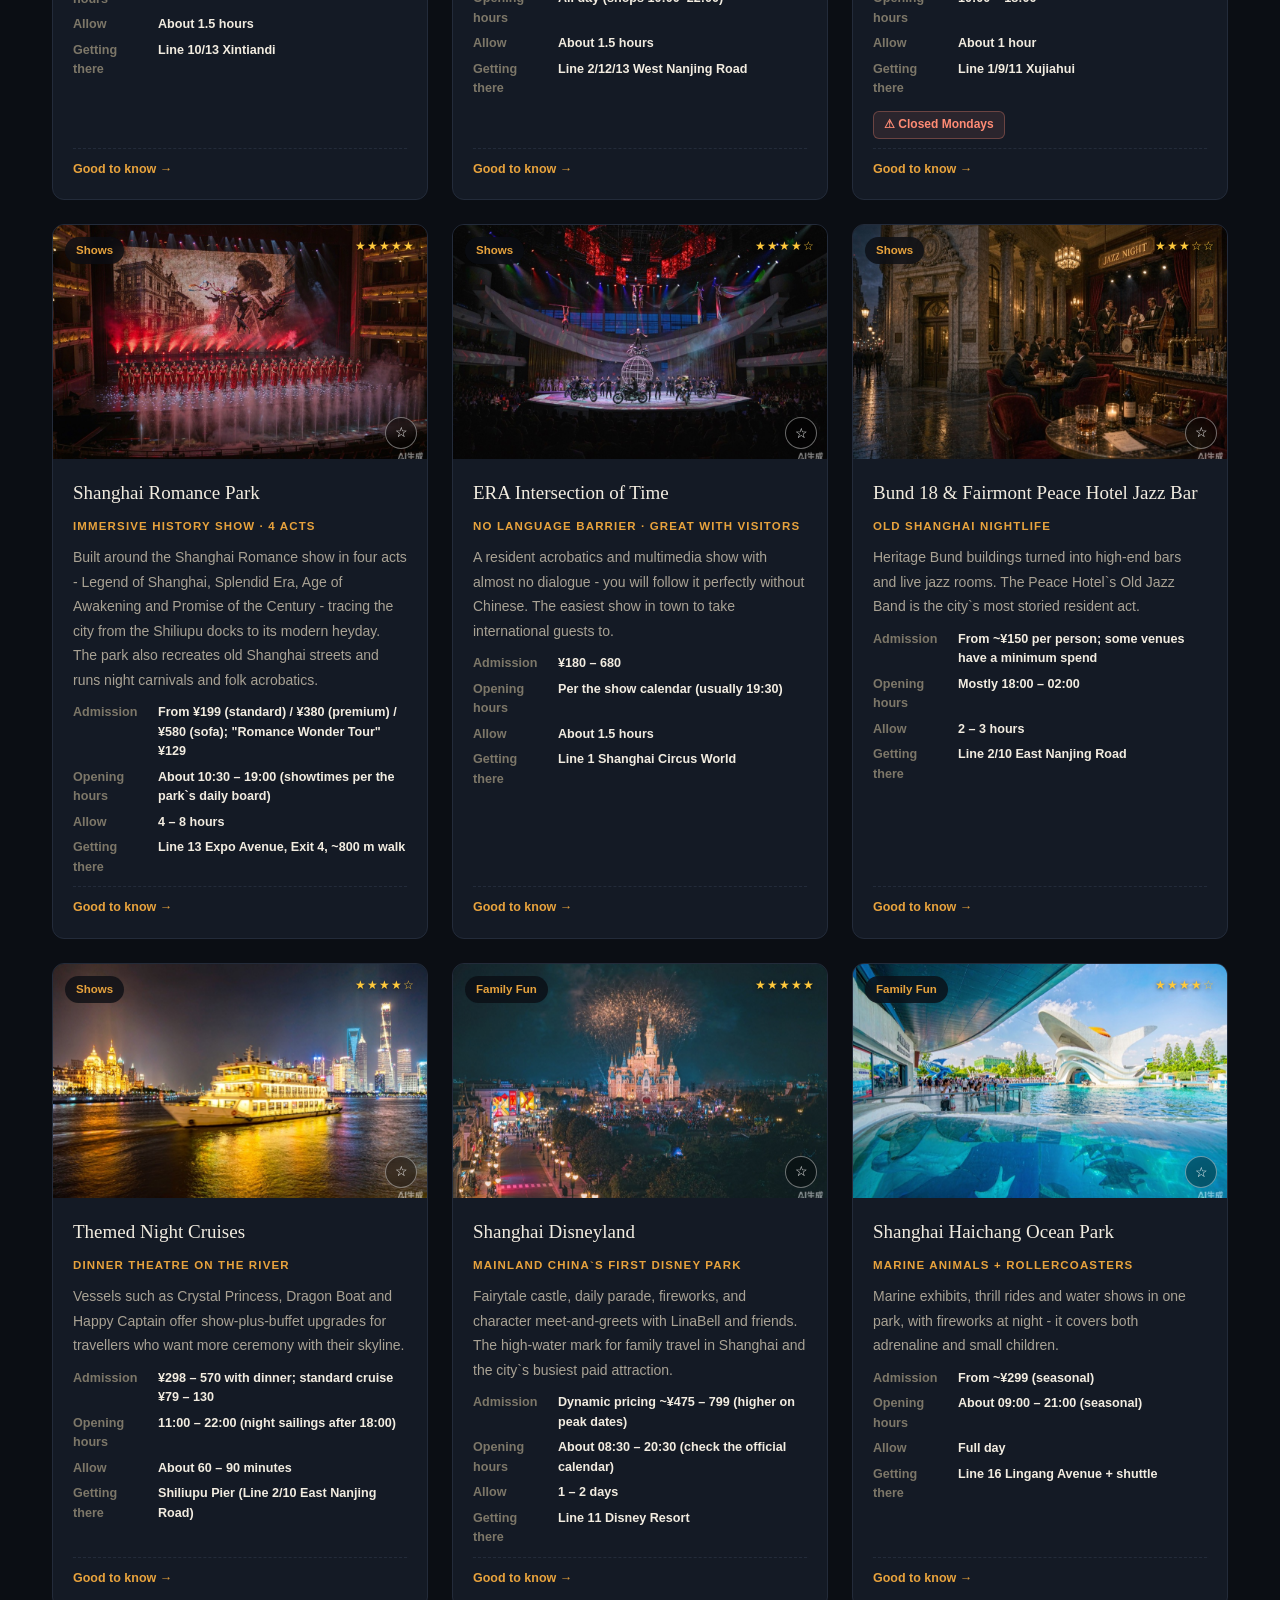
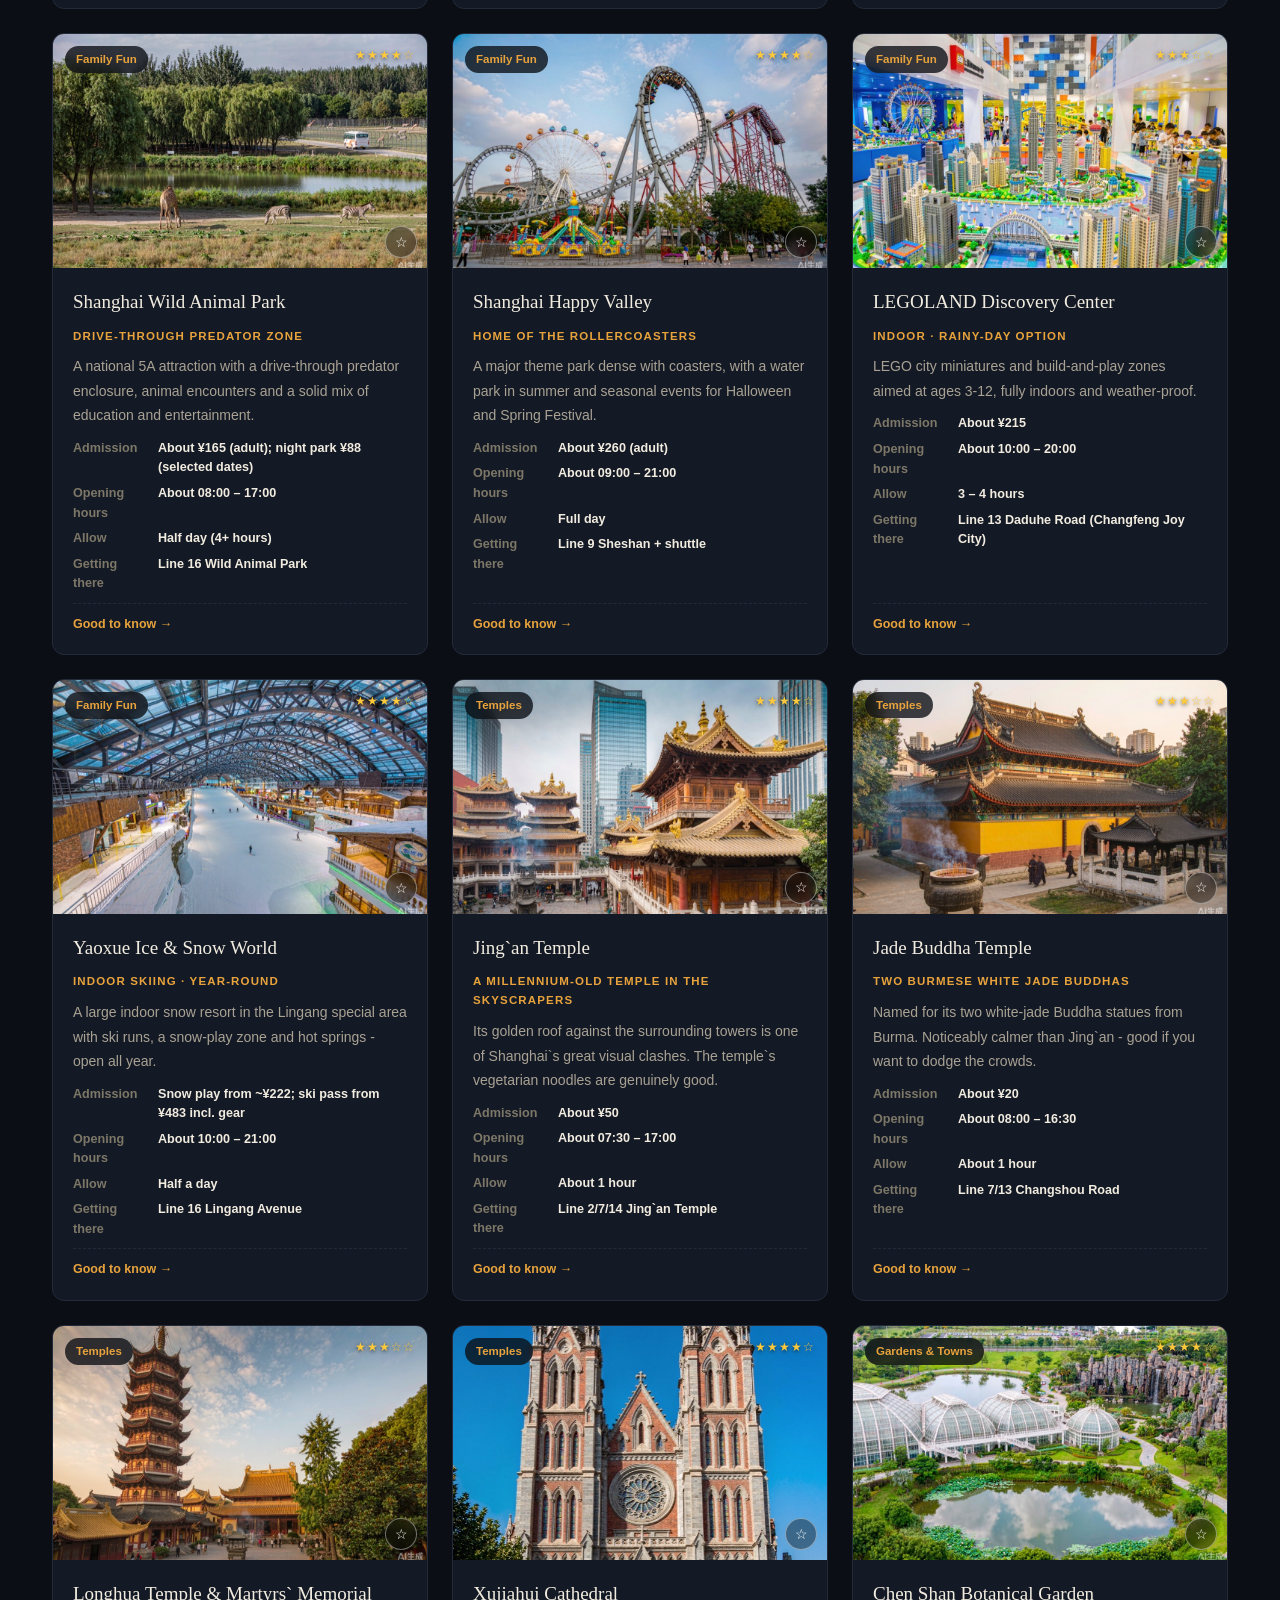
==== commit 86694490: "seo: 英文版 description 压到 148 字符（原 189，SERP 会截断）" ====
--- a/en/index.html
+++ b/en/index.html
@@ -4,7 +4,7 @@
 <meta charset="UTF-8">
 <meta name="viewport" content="width=device-width, initial-scale=1, viewport-fit=cover">
 <title>Welcome to Shanghai · A Practical Travel Guide</title>
-<meta name="description" content="A practical Shanghai travel guide: 58 handpicked sights with admission prices, how long to allow, how to get there, and closed-day warnings - plus visa, payment and connectivity essentials.">
+<meta name="description" content="A practical Shanghai guide: 58 handpicked sights with admission, time needed, metro exit and closed days - plus visa, payment and connectivity tips.">
 <meta name="keywords" content="Shanghai travel guide, Shanghai attractions, Shanghai itinerary, Shanghai metro, admission prices, things to do in Shanghai">
 <meta name="author" content="kingsir">
 <meta name="robots" content="index, follow">
